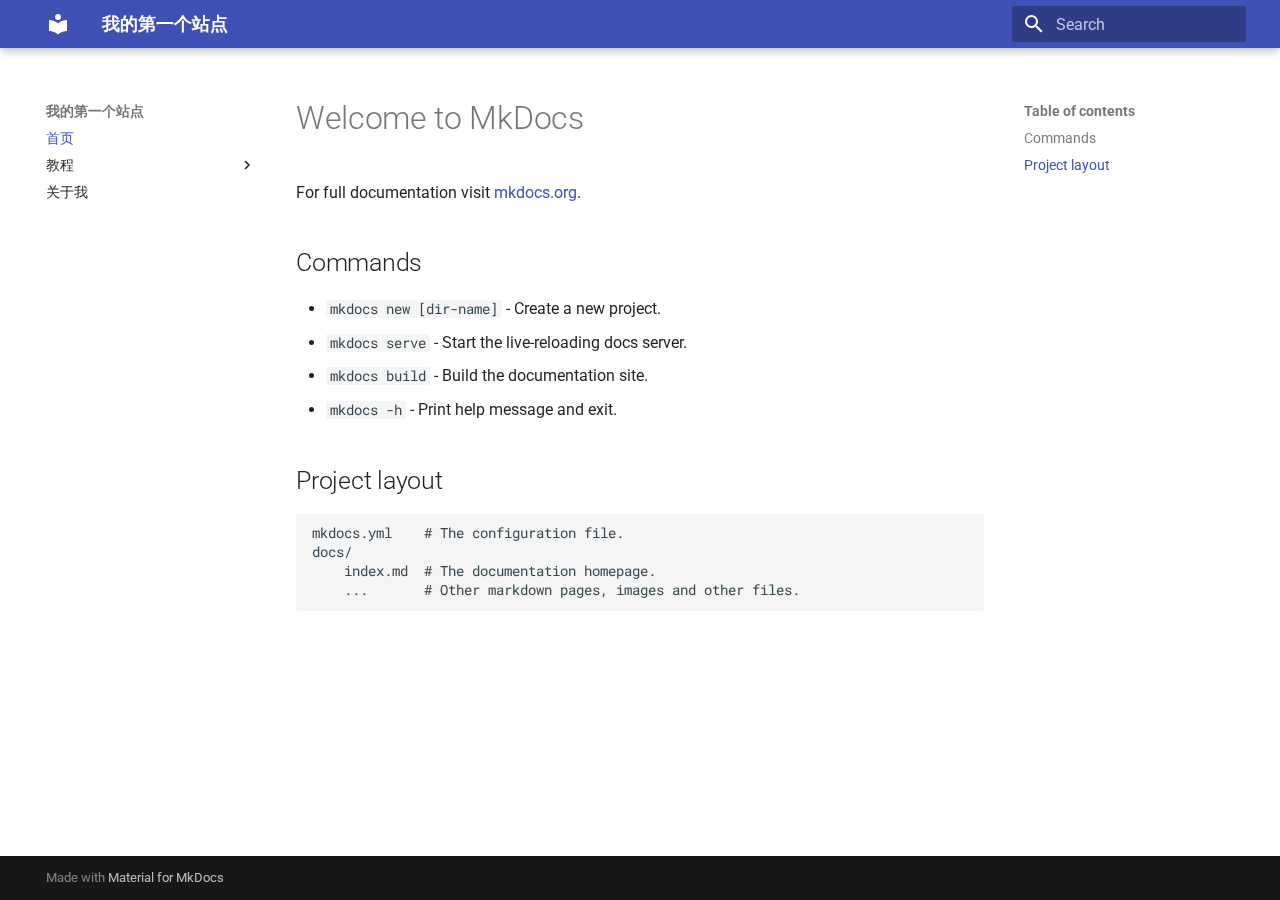
==== index.html @ 5679c760 "Deployed  with MkDocs version: 1.6.1" ====
<!doctype html>
<html lang="en" class="no-js">
  <head>
    
      <meta charset="utf-8">
      <meta name="viewport" content="width=device-width,initial-scale=1">
      
      
      
      
      
        <link rel="next" href="Tutorial/C/">
      
      
      <link rel="icon" href="assets/images/favicon.png">
      <meta name="generator" content="mkdocs-1.6.1, mkdocs-material-9.5.47">
    
    
      
        <title>我的第一个站点</title>
      
    
    
      <link rel="stylesheet" href="assets/stylesheets/main.6f8fc17f.min.css">
      
      


    
    
      
    
    
      
        
        
        <link rel="preconnect" href="https://fonts.gstatic.com" crossorigin>
        <link rel="stylesheet" href="https://fonts.googleapis.com/css?family=Roboto:300,300i,400,400i,700,700i%7CRoboto+Mono:400,400i,700,700i&display=fallback">
        <style>:root{--md-text-font:"Roboto";--md-code-font:"Roboto Mono"}</style>
      
    
    
    <script>__md_scope=new URL(".",location),__md_hash=e=>[...e].reduce(((e,_)=>(e<<5)-e+_.charCodeAt(0)),0),__md_get=(e,_=localStorage,t=__md_scope)=>JSON.parse(_.getItem(t.pathname+"."+e)),__md_set=(e,_,t=localStorage,a=__md_scope)=>{try{t.setItem(a.pathname+"."+e,JSON.stringify(_))}catch(e){}}</script>
    
      

    
    
    
  </head>
  
  
    <body dir="ltr">
  
    
    <input class="md-toggle" data-md-toggle="drawer" type="checkbox" id="__drawer" autocomplete="off">
    <input class="md-toggle" data-md-toggle="search" type="checkbox" id="__search" autocomplete="off">
    <label class="md-overlay" for="__drawer"></label>
    <div data-md-component="skip">
      
        
        <a href="#welcome-to-mkdocs" class="md-skip">
          Skip to content
        </a>
      
    </div>
    <div data-md-component="announce">
      
    </div>
    
    
      

  

<header class="md-header md-header--shadow" data-md-component="header">
  <nav class="md-header__inner md-grid" aria-label="Header">
    <a href="." title="我的第一个站点" class="md-header__button md-logo" aria-label="我的第一个站点" data-md-component="logo">
      
  
  <svg xmlns="http://www.w3.org/2000/svg" viewBox="0 0 24 24"><path d="M12 8a3 3 0 0 0 3-3 3 3 0 0 0-3-3 3 3 0 0 0-3 3 3 3 0 0 0 3 3m0 3.54C9.64 9.35 6.5 8 3 8v11c3.5 0 6.64 1.35 9 3.54 2.36-2.19 5.5-3.54 9-3.54V8c-3.5 0-6.64 1.35-9 3.54"/></svg>

    </a>
    <label class="md-header__button md-icon" for="__drawer">
      
      <svg xmlns="http://www.w3.org/2000/svg" viewBox="0 0 24 24"><path d="M3 6h18v2H3zm0 5h18v2H3zm0 5h18v2H3z"/></svg>
    </label>
    <div class="md-header__title" data-md-component="header-title">
      <div class="md-header__ellipsis">
        <div class="md-header__topic">
          <span class="md-ellipsis">
            我的第一个站点
          </span>
        </div>
        <div class="md-header__topic" data-md-component="header-topic">
          <span class="md-ellipsis">
            
              首页
            
          </span>
        </div>
      </div>
    </div>
    
    
      <script>var palette=__md_get("__palette");if(palette&&palette.color){if("(prefers-color-scheme)"===palette.color.media){var media=matchMedia("(prefers-color-scheme: light)"),input=document.querySelector(media.matches?"[data-md-color-media='(prefers-color-scheme: light)']":"[data-md-color-media='(prefers-color-scheme: dark)']");palette.color.media=input.getAttribute("data-md-color-media"),palette.color.scheme=input.getAttribute("data-md-color-scheme"),palette.color.primary=input.getAttribute("data-md-color-primary"),palette.color.accent=input.getAttribute("data-md-color-accent")}for(var[key,value]of Object.entries(palette.color))document.body.setAttribute("data-md-color-"+key,value)}</script>
    
    
    
      <label class="md-header__button md-icon" for="__search">
        
        <svg xmlns="http://www.w3.org/2000/svg" viewBox="0 0 24 24"><path d="M9.5 3A6.5 6.5 0 0 1 16 9.5c0 1.61-.59 3.09-1.56 4.23l.27.27h.79l5 5-1.5 1.5-5-5v-.79l-.27-.27A6.52 6.52 0 0 1 9.5 16 6.5 6.5 0 0 1 3 9.5 6.5 6.5 0 0 1 9.5 3m0 2C7 5 5 7 5 9.5S7 14 9.5 14 14 12 14 9.5 12 5 9.5 5"/></svg>
      </label>
      <div class="md-search" data-md-component="search" role="dialog">
  <label class="md-search__overlay" for="__search"></label>
  <div class="md-search__inner" role="search">
    <form class="md-search__form" name="search">
      <input type="text" class="md-search__input" name="query" aria-label="Search" placeholder="Search" autocapitalize="off" autocorrect="off" autocomplete="off" spellcheck="false" data-md-component="search-query" required>
      <label class="md-search__icon md-icon" for="__search">
        
        <svg xmlns="http://www.w3.org/2000/svg" viewBox="0 0 24 24"><path d="M9.5 3A6.5 6.5 0 0 1 16 9.5c0 1.61-.59 3.09-1.56 4.23l.27.27h.79l5 5-1.5 1.5-5-5v-.79l-.27-.27A6.52 6.52 0 0 1 9.5 16 6.5 6.5 0 0 1 3 9.5 6.5 6.5 0 0 1 9.5 3m0 2C7 5 5 7 5 9.5S7 14 9.5 14 14 12 14 9.5 12 5 9.5 5"/></svg>
        
        <svg xmlns="http://www.w3.org/2000/svg" viewBox="0 0 24 24"><path d="M20 11v2H8l5.5 5.5-1.42 1.42L4.16 12l7.92-7.92L13.5 5.5 8 11z"/></svg>
      </label>
      <nav class="md-search__options" aria-label="Search">
        
        <button type="reset" class="md-search__icon md-icon" title="Clear" aria-label="Clear" tabindex="-1">
          
          <svg xmlns="http://www.w3.org/2000/svg" viewBox="0 0 24 24"><path d="M19 6.41 17.59 5 12 10.59 6.41 5 5 6.41 10.59 12 5 17.59 6.41 19 12 13.41 17.59 19 19 17.59 13.41 12z"/></svg>
        </button>
      </nav>
      
    </form>
    <div class="md-search__output">
      <div class="md-search__scrollwrap" tabindex="0" data-md-scrollfix>
        <div class="md-search-result" data-md-component="search-result">
          <div class="md-search-result__meta">
            Initializing search
          </div>
          <ol class="md-search-result__list" role="presentation"></ol>
        </div>
      </div>
    </div>
  </div>
</div>
    
    
  </nav>
  
</header>
    
    <div class="md-container" data-md-component="container">
      
      
        
          
        
      
      <main class="md-main" data-md-component="main">
        <div class="md-main__inner md-grid">
          
            
              
              <div class="md-sidebar md-sidebar--primary" data-md-component="sidebar" data-md-type="navigation" >
                <div class="md-sidebar__scrollwrap">
                  <div class="md-sidebar__inner">
                    



<nav class="md-nav md-nav--primary" aria-label="Navigation" data-md-level="0">
  <label class="md-nav__title" for="__drawer">
    <a href="." title="我的第一个站点" class="md-nav__button md-logo" aria-label="我的第一个站点" data-md-component="logo">
      
  
  <svg xmlns="http://www.w3.org/2000/svg" viewBox="0 0 24 24"><path d="M12 8a3 3 0 0 0 3-3 3 3 0 0 0-3-3 3 3 0 0 0-3 3 3 3 0 0 0 3 3m0 3.54C9.64 9.35 6.5 8 3 8v11c3.5 0 6.64 1.35 9 3.54 2.36-2.19 5.5-3.54 9-3.54V8c-3.5 0-6.64 1.35-9 3.54"/></svg>

    </a>
    我的第一个站点
  </label>
  
  <ul class="md-nav__list" data-md-scrollfix>
    
      
      
  
  
    
  
  
  
    <li class="md-nav__item md-nav__item--active">
      
      <input class="md-nav__toggle md-toggle" type="checkbox" id="__toc">
      
      
        
      
      
        <label class="md-nav__link md-nav__link--active" for="__toc">
          
  
  <span class="md-ellipsis">
    首页
  </span>
  

          <span class="md-nav__icon md-icon"></span>
        </label>
      
      <a href="." class="md-nav__link md-nav__link--active">
        
  
  <span class="md-ellipsis">
    首页
  </span>
  

      </a>
      
        

<nav class="md-nav md-nav--secondary" aria-label="Table of contents">
  
  
  
    
  
  
    <label class="md-nav__title" for="__toc">
      <span class="md-nav__icon md-icon"></span>
      Table of contents
    </label>
    <ul class="md-nav__list" data-md-component="toc" data-md-scrollfix>
      
        <li class="md-nav__item">
  <a href="#commands" class="md-nav__link">
    <span class="md-ellipsis">
      Commands
    </span>
  </a>
  
</li>
      
        <li class="md-nav__item">
  <a href="#project-layout" class="md-nav__link">
    <span class="md-ellipsis">
      Project layout
    </span>
  </a>
  
</li>
      
    </ul>
  
</nav>
      
    </li>
  

    
      
      
  
  
  
  
    
    
    
    
    <li class="md-nav__item md-nav__item--nested">
      
        
        
        <input class="md-nav__toggle md-toggle " type="checkbox" id="__nav_2" >
        
          
          <label class="md-nav__link" for="__nav_2" id="__nav_2_label" tabindex="0">
            
  
  <span class="md-ellipsis">
    教程
  </span>
  

            <span class="md-nav__icon md-icon"></span>
          </label>
        
        <nav class="md-nav" data-md-level="1" aria-labelledby="__nav_2_label" aria-expanded="false">
          <label class="md-nav__title" for="__nav_2">
            <span class="md-nav__icon md-icon"></span>
            教程
          </label>
          <ul class="md-nav__list" data-md-scrollfix>
            
              
                
  
  
  
  
    <li class="md-nav__item">
      <a href="Tutorial/C/" class="md-nav__link">
        
  
  <span class="md-ellipsis">
    C
  </span>
  

      </a>
    </li>
  

              
            
              
                
  
  
  
  
    <li class="md-nav__item">
      <a href="Tutorial/java/" class="md-nav__link">
        
  
  <span class="md-ellipsis">
    java
  </span>
  

      </a>
    </li>
  

              
            
              
                
  
  
  
  
    <li class="md-nav__item">
      <a href="Tutorial/Python/" class="md-nav__link">
        
  
  <span class="md-ellipsis">
    python
  </span>
  

      </a>
    </li>
  

              
            
          </ul>
        </nav>
      
    </li>
  

    
      
      
  
  
  
  
    <li class="md-nav__item">
      <a href="about/" class="md-nav__link">
        
  
  <span class="md-ellipsis">
    关于我
  </span>
  

      </a>
    </li>
  

    
  </ul>
</nav>
                  </div>
                </div>
              </div>
            
            
              
              <div class="md-sidebar md-sidebar--secondary" data-md-component="sidebar" data-md-type="toc" >
                <div class="md-sidebar__scrollwrap">
                  <div class="md-sidebar__inner">
                    

<nav class="md-nav md-nav--secondary" aria-label="Table of contents">
  
  
  
    
  
  
    <label class="md-nav__title" for="__toc">
      <span class="md-nav__icon md-icon"></span>
      Table of contents
    </label>
    <ul class="md-nav__list" data-md-component="toc" data-md-scrollfix>
      
        <li class="md-nav__item">
  <a href="#commands" class="md-nav__link">
    <span class="md-ellipsis">
      Commands
    </span>
  </a>
  
</li>
      
        <li class="md-nav__item">
  <a href="#project-layout" class="md-nav__link">
    <span class="md-ellipsis">
      Project layout
    </span>
  </a>
  
</li>
      
    </ul>
  
</nav>
                  </div>
                </div>
              </div>
            
          
          
            <div class="md-content" data-md-component="content">
              <article class="md-content__inner md-typeset">
                
                  


<h1 id="welcome-to-mkdocs">Welcome to MkDocs</h1>
<p>For full documentation visit <a href="https://www.mkdocs.org">mkdocs.org</a>.</p>
<h2 id="commands">Commands</h2>
<ul>
<li><code>mkdocs new [dir-name]</code> - Create a new project.</li>
<li><code>mkdocs serve</code> - Start the live-reloading docs server.</li>
<li><code>mkdocs build</code> - Build the documentation site.</li>
<li><code>mkdocs -h</code> - Print help message and exit.</li>
</ul>
<h2 id="project-layout">Project layout</h2>
<pre><code>mkdocs.yml    # The configuration file.
docs/
    index.md  # The documentation homepage.
    ...       # Other markdown pages, images and other files.
</code></pre>












                
              </article>
            </div>
          
          
<script>var target=document.getElementById(location.hash.slice(1));target&&target.name&&(target.checked=target.name.startsWith("__tabbed_"))</script>
        </div>
        
      </main>
      
        <footer class="md-footer">
  
  <div class="md-footer-meta md-typeset">
    <div class="md-footer-meta__inner md-grid">
      <div class="md-copyright">
  
  
    Made with
    <a href="https://squidfunk.github.io/mkdocs-material/" target="_blank" rel="noopener">
      Material for MkDocs
    </a>
  
</div>
      
    </div>
  </div>
</footer>
      
    </div>
    <div class="md-dialog" data-md-component="dialog">
      <div class="md-dialog__inner md-typeset"></div>
    </div>
    
    
    <script id="__config" type="application/json">{"base": ".", "features": [], "search": "assets/javascripts/workers/search.6ce7567c.min.js", "translations": {"clipboard.copied": "Copied to clipboard", "clipboard.copy": "Copy to clipboard", "search.result.more.one": "1 more on this page", "search.result.more.other": "# more on this page", "search.result.none": "No matching documents", "search.result.one": "1 matching document", "search.result.other": "# matching documents", "search.result.placeholder": "Type to start searching", "search.result.term.missing": "Missing", "select.version": "Select version"}}</script>
    
    
      <script src="assets/javascripts/bundle.83f73b43.min.js"></script>
      
    
  </body>
</html>
---- assets/stylesheets/main.6f8fc17f.min.css ----
@charset "UTF-8";html{-webkit-text-size-adjust:none;-moz-text-size-adjust:none;text-size-adjust:none;box-sizing:border-box}*,:after,:before{box-sizing:inherit}@media (prefers-reduced-motion){*,:after,:before{transition:none!important}}body{margin:0}a,button,input,label{-webkit-tap-highlight-color:transparent}a{color:inherit;text-decoration:none}hr{border:0;box-sizing:initial;display:block;height:.05rem;overflow:visible;padding:0}small{font-size:80%}sub,sup{line-height:1em}img{border-style:none}table{border-collapse:initial;border-spacing:0}td,th{font-weight:400;vertical-align:top}button{background:#0000;border:0;font-family:inherit;font-size:inherit;margin:0;padding:0}input{border:0;outline:none}:root{--md-primary-fg-color:#4051b5;--md-primary-fg-color--light:#5d6cc0;--md-primary-fg-color--dark:#303fa1;--md-primary-bg-color:#fff;--md-primary-bg-color--light:#ffffffb3;--md-accent-fg-color:#526cfe;--md-accent-fg-color--transparent:#526cfe1a;--md-accent-bg-color:#fff;--md-accent-bg-color--light:#ffffffb3}[data-md-color-scheme=default]{color-scheme:light}[data-md-color-scheme=default] img[src$="#gh-dark-mode-only"],[data-md-color-scheme=default] img[src$="#only-dark"]{display:none}:root,[data-md-color-scheme=default]{--md-hue:225deg;--md-default-fg-color:#000000de;--md-default-fg-color--light:#0000008a;--md-default-fg-color--lighter:#00000052;--md-default-fg-color--lightest:#00000012;--md-default-bg-color:#fff;--md-default-bg-color--light:#ffffffb3;--md-default-bg-color--lighter:#ffffff4d;--md-default-bg-color--lightest:#ffffff1f;--md-code-fg-color:#36464e;--md-code-bg-color:#f5f5f5;--md-code-hl-color:#4287ff;--md-code-hl-color--light:#4287ff1a;--md-code-hl-number-color:#d52a2a;--md-code-hl-special-color:#db1457;--md-code-hl-function-color:#a846b9;--md-code-hl-constant-color:#6e59d9;--md-code-hl-keyword-color:#3f6ec6;--md-code-hl-string-color:#1c7d4d;--md-code-hl-name-color:var(--md-code-fg-color);--md-code-hl-operator-color:var(--md-default-fg-color--light);--md-code-hl-punctuation-color:var(--md-default-fg-color--light);--md-code-hl-comment-color:var(--md-default-fg-color--light);--md-code-hl-generic-color:var(--md-default-fg-color--light);--md-code-hl-variable-color:var(--md-default-fg-color--light);--md-typeset-color:var(--md-default-fg-color);--md-typeset-a-color:var(--md-primary-fg-color);--md-typeset-del-color:#f5503d26;--md-typeset-ins-color:#0bd57026;--md-typeset-kbd-color:#fafafa;--md-typeset-kbd-accent-color:#fff;--md-typeset-kbd-border-color:#b8b8b8;--md-typeset-mark-color:#ffff0080;--md-typeset-table-color:#0000001f;--md-typeset-table-color--light:rgba(0,0,0,.035);--md-admonition-fg-color:var(--md-default-fg-color);--md-admonition-bg-color:var(--md-default-bg-color);--md-warning-fg-color:#000000de;--md-warning-bg-color:#ff9;--md-footer-fg-color:#fff;--md-footer-fg-color--light:#ffffffb3;--md-footer-fg-color--lighter:#ffffff73;--md-footer-bg-color:#000000de;--md-footer-bg-color--dark:#00000052;--md-shadow-z1:0 0.2rem 0.5rem #0000000d,0 0 0.05rem #0000001a;--md-shadow-z2:0 0.2rem 0.5rem #0000001a,0 0 0.05rem #00000040;--md-shadow-z3:0 0.2rem 0.5rem #0003,0 0 0.05rem #00000059}.md-icon svg{fill:currentcolor;display:block;height:1.2rem;width:1.2rem}body{-webkit-font-smoothing:antialiased;-moz-osx-font-smoothing:grayscale;--md-text-font-family:var(--md-text-font,_),-apple-system,BlinkMacSystemFont,Helvetica,Arial,sans-serif;--md-code-font-family:var(--md-code-font,_),SFMono-Regular,Consolas,Menlo,monospace}aside,body,input{font-feature-settings:"kern","liga";color:var(--md-typeset-color);font-family:var(--md-text-font-family)}code,kbd,pre{font-feature-settings:"kern";font-family:var(--md-code-font-family)}:root{--md-typeset-table-sort-icon:url('data:image/svg+xml;charset=utf-8,<svg xmlns="http://www.w3.org/2000/svg" viewBox="0 0 24 24"><path d="m18 21-4-4h3V7h-3l4-4 4 4h-3v10h3M2 19v-2h10v2M2 13v-2h7v2M2 7V5h4v2z"/></svg>');--md-typeset-table-sort-icon--asc:url('data:image/svg+xml;charset=utf-8,<svg xmlns="http://www.w3.org/2000/svg" viewBox="0 0 24 24"><path d="M19 17h3l-4 4-4-4h3V3h2M2 17h10v2H2M6 5v2H2V5m0 6h7v2H2z"/></svg>');--md-typeset-table-sort-icon--desc:url('data:image/svg+xml;charset=utf-8,<svg xmlns="http://www.w3.org/2000/svg" viewBox="0 0 24 24"><path d="M19 7h3l-4-4-4 4h3v14h2M2 17h10v2H2M6 5v2H2V5m0 6h7v2H2z"/></svg>')}.md-typeset{-webkit-print-color-adjust:exact;color-adjust:exact;font-size:.8rem;line-height:1.6}@media print{.md-typeset{font-size:.68rem}}.md-typeset blockquote,.md-typeset dl,.md-typeset figure,.md-typeset ol,.md-typeset pre,.md-typeset ul{margin-bottom:1em;margin-top:1em}.md-typeset h1{color:var(--md-default-fg-color--light);font-size:2em;line-height:1.3;margin:0 0 1.25em}.md-typeset h1,.md-typeset h2{font-weight:300;letter-spacing:-.01em}.md-typeset h2{font-size:1.5625em;line-height:1.4;margin:1.6em 0 .64em}.md-typeset h3{font-size:1.25em;font-weight:400;letter-spacing:-.01em;line-height:1.5;margin:1.6em 0 .8em}.md-typeset h2+h3{margin-top:.8em}.md-typeset h4{font-weight:700;letter-spacing:-.01em;margin:1em 0}.md-typeset h5,.md-typeset h6{color:var(--md-default-fg-color--light);font-size:.8em;font-weight:700;letter-spacing:-.01em;margin:1.25em 0}.md-typeset h5{text-transform:uppercase}.md-typeset h5 code{text-transform:none}.md-typeset hr{border-bottom:.05rem solid var(--md-default-fg-color--lightest);display:flow-root;margin:1.5em 0}.md-typeset a{color:var(--md-typeset-a-color);word-break:break-word}.md-typeset a,.md-typeset a:before{transition:color 125ms}.md-typeset a:focus,.md-typeset a:hover{color:var(--md-accent-fg-color)}.md-typeset a:focus code,.md-typeset a:hover code{background-color:var(--md-accent-fg-color--transparent)}.md-typeset a code{color:currentcolor;transition:background-color 125ms}.md-typeset a.focus-visible{outline-color:var(--md-accent-fg-color);outline-offset:.2rem}.md-typeset code,.md-typeset kbd,.md-typeset pre{color:var(--md-code-fg-color);direction:ltr;font-variant-ligatures:none}@media print{.md-typeset code,.md-typeset kbd,.md-typeset pre{white-space:pre-wrap}}.md-typeset code{background-color:var(--md-code-bg-color);border-radius:.1rem;-webkit-box-decoration-break:clone;box-decoration-break:clone;font-size:.85em;padding:0 .2941176471em;word-break:break-word}.md-typeset code:not(.focus-visible){-webkit-tap-highlight-color:transparent;outline:none}.md-typeset pre{display:flow-root;line-height:1.4;position:relative}.md-typeset pre>code{-webkit-box-decoration-break:slice;box-decoration-break:slice;box-shadow:none;display:block;margin:0;outline-color:var(--md-accent-fg-color);overflow:auto;padding:.7720588235em 1.1764705882em;scrollbar-color:var(--md-default-fg-color--lighter) #0000;scrollbar-width:thin;touch-action:auto;word-break:normal}.md-typeset pre>code:hover{scrollbar-color:var(--md-accent-fg-color) #0000}.md-typeset pre>code::-webkit-scrollbar{height:.2rem;width:.2rem}.md-typeset pre>code::-webkit-scrollbar-thumb{background-color:var(--md-default-fg-color--lighter)}.md-typeset pre>code::-webkit-scrollbar-thumb:hover{background-color:var(--md-accent-fg-color)}.md-typeset kbd{background-color:var(--md-typeset-kbd-color);border-radius:.1rem;box-shadow:0 .1rem 0 .05rem var(--md-typeset-kbd-border-color),0 .1rem 0 var(--md-typeset-kbd-border-color),0 -.1rem .2rem var(--md-typeset-kbd-accent-color) inset;color:var(--md-default-fg-color);display:inline-block;font-size:.75em;padding:0 .6666666667em;vertical-align:text-top;word-break:break-word}.md-typeset mark{background-color:var(--md-typeset-mark-color);-webkit-box-decoration-break:clone;box-decoration-break:clone;color:inherit;word-break:break-word}.md-typeset abbr{border-bottom:.05rem dotted var(--md-default-fg-color--light);cursor:help;text-decoration:none}.md-typeset small{opacity:.75}[dir=ltr] .md-typeset sub,[dir=ltr] .md-typeset sup{margin-left:.078125em}[dir=rtl] .md-typeset sub,[dir=rtl] .md-typeset sup{margin-right:.078125em}[dir=ltr] .md-typeset blockquote{padding-left:.6rem}[dir=rtl] .md-typeset blockquote{padding-right:.6rem}[dir=ltr] .md-typeset blockquote{border-left:.2rem solid var(--md-default-fg-color--lighter)}[dir=rtl] .md-typeset blockquote{border-right:.2rem solid var(--md-default-fg-color--lighter)}.md-typeset blockquote{color:var(--md-default-fg-color--light);margin-left:0;margin-right:0}.md-typeset ul{list-style-type:disc}.md-typeset ul[type]{list-style-type:revert-layer}[dir=ltr] .md-typeset ol,[dir=ltr] .md-typeset ul{margin-left:.625em}[dir=rtl] .md-typeset ol,[dir=rtl] .md-typeset ul{margin-right:.625em}.md-typeset ol,.md-typeset ul{padding:0}.md-typeset ol:not([hidden]),.md-typeset ul:not([hidden]){display:flow-root}.md-typeset ol ol,.md-typeset ul ol{list-style-type:lower-alpha}.md-typeset ol ol ol,.md-typeset ul ol ol{list-style-type:lower-roman}.md-typeset ol ol ol ol,.md-typeset ul ol ol ol{list-style-type:upper-alpha}.md-typeset ol ol ol ol ol,.md-typeset ul ol ol ol ol{list-style-type:upper-roman}.md-typeset ol[type],.md-typeset ul[type]{list-style-type:revert-layer}[dir=ltr] .md-typeset ol li,[dir=ltr] .md-typeset ul li{margin-left:1.25em}[dir=rtl] .md-typeset ol li,[dir=rtl] .md-typeset ul li{margin-right:1.25em}.md-typeset ol li,.md-typeset ul li{margin-bottom:.5em}.md-typeset ol li blockquote,.md-typeset ol li p,.md-typeset ul li blockquote,.md-typeset ul li p{margin:.5em 0}.md-typeset ol li:last-child,.md-typeset ul li:last-child{margin-bottom:0}[dir=ltr] .md-typeset ol li ol,[dir=ltr] .md-typeset ol li ul,[dir=ltr] .md-typeset ul li ol,[dir=ltr] .md-typeset ul li ul{margin-left:.625em}[dir=rtl] .md-typeset ol li ol,[dir=rtl] .md-typeset ol li ul,[dir=rtl] .md-typeset ul li ol,[dir=rtl] .md-typeset ul li ul{margin-right:.625em}.md-typeset ol li ol,.md-typeset ol li ul,.md-typeset ul li ol,.md-typeset ul li ul{margin-bottom:.5em;margin-top:.5em}[dir=ltr] .md-typeset dd{margin-left:1.875em}[dir=rtl] .md-typeset dd{margin-right:1.875em}.md-typeset dd{margin-bottom:1.5em;margin-top:1em}.md-typeset img,.md-typeset svg,.md-typeset video{height:auto;max-width:100%}.md-typeset img[align=left]{margin:1em 1em 1em 0}.md-typeset img[align=right]{margin:1em 0 1em 1em}.md-typeset img[align]:only-child{margin-top:0}.md-typeset figure{display:flow-root;margin:1em auto;max-width:100%;text-align:center;width:-moz-fit-content;width:fit-content}.md-typeset figure img{display:block;margin:0 auto}.md-typeset figcaption{font-style:italic;margin:1em auto;max-width:24rem}.md-typeset iframe{max-width:100%}.md-typeset table:not([class]){background-color:var(--md-default-bg-color);border:.05rem solid var(--md-typeset-table-color);border-radius:.1rem;display:inline-block;font-size:.64rem;max-width:100%;overflow:auto;touch-action:auto}@media print{.md-typeset table:not([class]){display:table}}.md-typeset table:not([class])+*{margin-top:1.5em}.md-typeset table:not([class]) td>:first-child,.md-typeset table:not([class]) th>:first-child{margin-top:0}.md-typeset table:not([class]) td>:last-child,.md-typeset table:not([class]) th>:last-child{margin-bottom:0}.md-typeset table:not([class]) td:not([align]),.md-typeset table:not([class]) th:not([align]){text-align:left}[dir=rtl] .md-typeset table:not([class]) td:not([align]),[dir=rtl] .md-typeset table:not([class]) th:not([align]){text-align:right}.md-typeset table:not([class]) th{font-weight:700;min-width:5rem;padding:.9375em 1.25em;vertical-align:top}.md-typeset table:not([class]) td{border-top:.05rem solid var(--md-typeset-table-color);padding:.9375em 1.25em;vertical-align:top}.md-typeset table:not([class]) tbody tr{transition:background-color 125ms}.md-typeset table:not([class]) tbody tr:hover{background-color:var(--md-typeset-table-color--light);box-shadow:0 .05rem 0 var(--md-default-bg-color) inset}.md-typeset table:not([class]) a{word-break:normal}.md-typeset table th[role=columnheader]{cursor:pointer}[dir=ltr] .md-typeset table th[role=columnheader]:after{margin-left:.5em}[dir=rtl] .md-typeset table th[role=columnheader]:after{margin-right:.5em}.md-typeset table th[role=columnheader]:after{content:"";display:inline-block;height:1.2em;-webkit-mask-image:var(--md-typeset-table-sort-icon);mask-image:var(--md-typeset-table-sort-icon);-webkit-mask-repeat:no-repeat;mask-repeat:no-repeat;-webkit-mask-size:contain;mask-size:contain;transition:background-color 125ms;vertical-align:text-bottom;width:1.2em}.md-typeset table th[role=columnheader]:hover:after{background-color:var(--md-default-fg-color--lighter)}.md-typeset table th[role=columnheader][aria-sort=ascending]:after{background-color:var(--md-default-fg-color--light);-webkit-mask-image:var(--md-typeset-table-sort-icon--asc);mask-image:var(--md-typeset-table-sort-icon--asc)}.md-typeset table th[role=columnheader][aria-sort=descending]:after{background-color:var(--md-default-fg-color--light);-webkit-mask-image:var(--md-typeset-table-sort-icon--desc);mask-image:var(--md-typeset-table-sort-icon--desc)}.md-typeset__scrollwrap{margin:1em -.8rem;overflow-x:auto;touch-action:auto}.md-typeset__table{display:inline-block;margin-bottom:.5em;padding:0 .8rem}@media print{.md-typeset__table{display:block}}html .md-typeset__table table{display:table;margin:0;overflow:hidden;width:100%}@media screen and (max-width:44.984375em){.md-content__inner>pre{margin:1em -.8rem}.md-content__inner>pre code{border-radius:0}}.md-typeset .md-author{border-radius:100%;display:block;flex-shrink:0;height:1.6rem;overflow:hidden;position:relative;transition:color 125ms,transform 125ms;width:1.6rem}.md-typeset .md-author img{display:block}.md-typeset .md-author--more{background:var(--md-default-fg-color--lightest);color:var(--md-default-fg-color--lighter);font-size:.6rem;font-weight:700;line-height:1.6rem;text-align:center}.md-typeset .md-author--long{height:2.4rem;width:2.4rem}.md-typeset a.md-author{transform:scale(1)}.md-typeset a.md-author img{border-radius:100%;filter:grayscale(100%) opacity(75%);transition:filter 125ms}.md-typeset a.md-author:focus,.md-typeset a.md-author:hover{transform:scale(1.1);z-index:1}.md-typeset a.md-author:focus img,.md-typeset a.md-author:hover img{filter:grayscale(0)}.md-banner{background-color:var(--md-footer-bg-color);color:var(--md-footer-fg-color);overflow:auto}@media print{.md-banner{display:none}}.md-banner--warning{background-color:var(--md-warning-bg-color);color:var(--md-warning-fg-color)}.md-banner__inner{font-size:.7rem;margin:.6rem auto;padding:0 .8rem}[dir=ltr] .md-banner__button{float:right}[dir=rtl] .md-banner__button{float:left}.md-banner__button{color:inherit;cursor:pointer;transition:opacity .25s}.no-js .md-banner__button{display:none}.md-banner__button:hover{opacity:.7}html{font-size:125%;height:100%;overflow-x:hidden}@media screen and (min-width:100em){html{font-size:137.5%}}@media screen and (min-width:125em){html{font-size:150%}}body{background-color:var(--md-default-bg-color);display:flex;flex-direction:column;font-size:.5rem;min-height:100%;position:relative;width:100%}@media print{body{display:block}}@media screen and (max-width:59.984375em){body[data-md-scrolllock]{position:fixed}}.md-grid{margin-left:auto;margin-right:auto;max-width:61rem}.md-container{display:flex;flex-direction:column;flex-grow:1}@media print{.md-container{display:block}}.md-main{flex-grow:1}.md-main__inner{display:flex;height:100%;margin-top:1.5rem}.md-ellipsis{overflow:hidden;text-overflow:ellipsis}.md-toggle{display:none}.md-option{height:0;opacity:0;position:absolute;width:0}.md-option:checked+label:not([hidden]){display:block}.md-option.focus-visible+label{outline-color:var(--md-accent-fg-color);outline-style:auto}.md-skip{background-color:var(--md-default-fg-color);border-radius:.1rem;color:var(--md-default-bg-color);font-size:.64rem;margin:.5rem;opacity:0;outline-color:var(--md-accent-fg-color);padding:.3rem .5rem;position:fixed;transform:translateY(.4rem);z-index:-1}.md-skip:focus{opacity:1;transform:translateY(0);transition:transform .25s cubic-bezier(.4,0,.2,1),opacity 175ms 75ms;z-index:10}@page{margin:25mm}:root{--md-clipboard-icon:url('data:image/svg+xml;charset=utf-8,<svg xmlns="http://www.w3.org/2000/svg" viewBox="0 0 24 24"><path d="M19 21H8V7h11m0-2H8a2 2 0 0 0-2 2v14a2 2 0 0 0 2 2h11a2 2 0 0 0 2-2V7a2 2 0 0 0-2-2m-3-4H4a2 2 0 0 0-2 2v14h2V3h12z"/></svg>')}.md-clipboard{border-radius:.1rem;color:var(--md-default-fg-color--lightest);cursor:pointer;height:1.5em;outline-color:var(--md-accent-fg-color);outline-offset:.1rem;position:absolute;right:.5em;top:.5em;transition:color .25s;width:1.5em;z-index:1}@media print{.md-clipboard{display:none}}.md-clipboard:not(.focus-visible){-webkit-tap-highlight-color:transparent;outline:none}:hover>.md-clipboard{color:var(--md-default-fg-color--light)}.md-clipboard:focus,.md-clipboard:hover{color:var(--md-accent-fg-color)}.md-clipboard:after{background-color:currentcolor;content:"";display:block;height:1.125em;margin:0 auto;-webkit-mask-image:var(--md-clipboard-icon);mask-image:var(--md-clipboard-icon);-webkit-mask-position:center;mask-position:center;-webkit-mask-repeat:no-repeat;mask-repeat:no-repeat;-webkit-mask-size:contain;mask-size:contain;width:1.125em}.md-clipboard--inline{cursor:pointer}.md-clipboard--inline code{transition:color .25s,background-color .25s}.md-clipboard--inline:focus code,.md-clipboard--inline:hover code{background-color:var(--md-accent-fg-color--transparent);color:var(--md-accent-fg-color)}.md-typeset .md-code__content{display:grid}@keyframes consent{0%{opacity:0;transform:translateY(100%)}to{opacity:1;transform:translateY(0)}}@keyframes overlay{0%{opacity:0}to{opacity:1}}.md-consent__overlay{animation:overlay .25s both;-webkit-backdrop-filter:blur(.1rem);backdrop-filter:blur(.1rem);background-color:#0000008a;height:100%;opacity:1;position:fixed;top:0;width:100%;z-index:5}.md-consent__inner{animation:consent .5s cubic-bezier(.1,.7,.1,1) both;background-color:var(--md-default-bg-color);border:0;border-radius:.1rem;bottom:0;box-shadow:0 0 .2rem #0000001a,0 .2rem .4rem #0003;max-height:100%;overflow:auto;padding:0;position:fixed;width:100%;z-index:5}.md-consent__form{padding:.8rem}.md-consent__settings{display:none;margin:1em 0}input:checked+.md-consent__settings{display:block}.md-consent__controls{margin-bottom:.8rem}.md-typeset .md-consent__controls .md-button{display:inline}@media screen and (max-width:44.984375em){.md-typeset .md-consent__controls .md-button{display:block;margin-top:.4rem;text-align:center;width:100%}}.md-consent label{cursor:pointer}.md-content{flex-grow:1;min-width:0}.md-content__inner{margin:0 .8rem 1.2rem;padding-top:.6rem}@media screen and (min-width:76.25em){[dir=ltr] .md-sidebar--primary:not([hidden])~.md-content>.md-content__inner{margin-left:1.2rem}[dir=ltr] .md-sidebar--secondary:not([hidden])~.md-content>.md-content__inner,[dir=rtl] .md-sidebar--primary:not([hidden])~.md-content>.md-content__inner{margin-right:1.2rem}[dir=rtl] .md-sidebar--secondary:not([hidden])~.md-content>.md-content__inner{margin-left:1.2rem}}.md-content__inner:before{content:"";display:block;height:.4rem}.md-content__inner>:last-child{margin-bottom:0}[dir=ltr] .md-content__button{float:right}[dir=rtl] .md-content__button{float:left}[dir=ltr] .md-content__button{margin-left:.4rem}[dir=rtl] .md-content__button{margin-right:.4rem}.md-content__button{margin:.4rem 0;padding:0}@media print{.md-content__button{display:none}}.md-typeset .md-content__button{color:var(--md-default-fg-color--lighter)}.md-content__button svg{display:inline;vertical-align:top}[dir=rtl] .md-content__button svg{transform:scaleX(-1)}[dir=ltr] .md-dialog{right:.8rem}[dir=rtl] .md-dialog{left:.8rem}.md-dialog{background-color:var(--md-default-fg-color);border-radius:.1rem;bottom:.8rem;box-shadow:var(--md-shadow-z3);min-width:11.1rem;opacity:0;padding:.4rem .6rem;pointer-events:none;position:fixed;transform:translateY(100%);transition:transform 0ms .4s,opacity .4s;z-index:4}@media print{.md-dialog{display:none}}.md-dialog--active{opacity:1;pointer-events:auto;transform:translateY(0);transition:transform .4s cubic-bezier(.075,.85,.175,1),opacity .4s}.md-dialog__inner{color:var(--md-default-bg-color);font-size:.7rem}.md-feedback{margin:2em 0 1em;text-align:center}.md-feedback fieldset{border:none;margin:0;padding:0}.md-feedback__title{font-weight:700;margin:1em auto}.md-feedback__inner{position:relative}.md-feedback__list{display:flex;flex-wrap:wrap;place-content:baseline center;position:relative}.md-feedback__list:hover .md-icon:not(:disabled){color:var(--md-default-fg-color--lighter)}:disabled .md-feedback__list{min-height:1.8rem}.md-feedback__icon{color:var(--md-default-fg-color--light);cursor:pointer;flex-shrink:0;margin:0 .1rem;transition:color 125ms}.md-feedback__icon:not(:disabled).md-icon:hover{color:var(--md-accent-fg-color)}.md-feedback__icon:disabled{color:var(--md-default-fg-color--lightest);pointer-events:none}.md-feedback__note{opacity:0;position:relative;transform:translateY(.4rem);transition:transform .4s cubic-bezier(.1,.7,.1,1),opacity .15s}.md-feedback__note>*{margin:0 auto;max-width:16rem}:disabled .md-feedback__note{opacity:1;transform:translateY(0)}@media print{.md-feedback{display:none}}.md-footer{background-color:var(--md-footer-bg-color);color:var(--md-footer-fg-color)}@media print{.md-footer{display:none}}.md-footer__inner{justify-content:space-between;overflow:auto;padding:.2rem}.md-footer__inner:not([hidden]){display:flex}.md-footer__link{align-items:end;display:flex;flex-grow:0.01;margin-bottom:.4rem;margin-top:1rem;max-width:100%;outline-color:var(--md-accent-fg-color);overflow:hidden;transition:opacity .25s}.md-footer__link:focus,.md-footer__link:hover{opacity:.7}[dir=rtl] .md-footer__link svg{transform:scaleX(-1)}@media screen and (max-width:44.984375em){.md-footer__link--prev{flex-shrink:0}.md-footer__link--prev .md-footer__title{display:none}}[dir=ltr] .md-footer__link--next{margin-left:auto}[dir=rtl] .md-footer__link--next{margin-right:auto}.md-footer__link--next{text-align:right}[dir=rtl] .md-footer__link--next{text-align:left}.md-footer__title{flex-grow:1;font-size:.9rem;margin-bottom:.7rem;max-width:calc(100% - 2.4rem);padding:0 1rem;white-space:nowrap}.md-footer__button{margin:.2rem;padding:.4rem}.md-footer__direction{font-size:.64rem;opacity:.7}.md-footer-meta{background-color:var(--md-footer-bg-color--dark)}.md-footer-meta__inner{display:flex;flex-wrap:wrap;justify-content:space-between;padding:.2rem}html .md-footer-meta.md-typeset a{color:var(--md-footer-fg-color--light)}html .md-footer-meta.md-typeset a:focus,html .md-footer-meta.md-typeset a:hover{color:var(--md-footer-fg-color)}.md-copyright{color:var(--md-footer-fg-color--lighter);font-size:.64rem;margin:auto .6rem;padding:.4rem 0;width:100%}@media screen and (min-width:45em){.md-copyright{width:auto}}.md-copyright__highlight{color:var(--md-footer-fg-color--light)}.md-social{display:inline-flex;gap:.2rem;margin:0 .4rem;padding:.2rem 0 .6rem}@media screen and (min-width:45em){.md-social{padding:.6rem 0}}.md-social__link{display:inline-block;height:1.6rem;text-align:center;width:1.6rem}.md-social__link:before{line-height:1.9}.md-social__link svg{fill:currentcolor;max-height:.8rem;vertical-align:-25%}.md-typeset .md-button{border:.1rem solid;border-radius:.1rem;color:var(--md-primary-fg-color);cursor:pointer;display:inline-block;font-weight:700;padding:.625em 2em;transition:color 125ms,background-color 125ms,border-color 125ms}.md-typeset .md-button--primary{background-color:var(--md-primary-fg-color);border-color:var(--md-primary-fg-color);color:var(--md-primary-bg-color)}.md-typeset .md-button:focus,.md-typeset .md-button:hover{background-color:var(--md-accent-fg-color);border-color:var(--md-accent-fg-color);color:var(--md-accent-bg-color)}[dir=ltr] .md-typeset .md-input{border-top-left-radius:.1rem}[dir=ltr] .md-typeset .md-input,[dir=rtl] .md-typeset .md-input{border-top-right-radius:.1rem}[dir=rtl] .md-typeset .md-input{border-top-left-radius:.1rem}.md-typeset .md-input{border-bottom:.1rem solid var(--md-default-fg-color--lighter);box-shadow:var(--md-shadow-z1);font-size:.8rem;height:1.8rem;padding:0 .6rem;transition:border .25s,box-shadow .25s}.md-typeset .md-input:focus,.md-typeset .md-input:hover{border-bottom-color:var(--md-accent-fg-color);box-shadow:var(--md-shadow-z2)}.md-typeset .md-input--stretch{width:100%}.md-header{background-color:var(--md-primary-fg-color);box-shadow:0 0 .2rem #0000,0 .2rem .4rem #0000;color:var(--md-primary-bg-color);display:block;left:0;position:sticky;right:0;top:0;z-index:4}@media print{.md-header{display:none}}.md-header[hidden]{transform:translateY(-100%);transition:transform .25s cubic-bezier(.8,0,.6,1),box-shadow .25s}.md-header--shadow{box-shadow:0 0 .2rem #0000001a,0 .2rem .4rem #0003;transition:transform .25s cubic-bezier(.1,.7,.1,1),box-shadow .25s}.md-header__inner{align-items:center;display:flex;padding:0 .2rem}.md-header__button{color:currentcolor;cursor:pointer;margin:.2rem;outline-color:var(--md-accent-fg-color);padding:.4rem;position:relative;transition:opacity .25s;vertical-align:middle;z-index:1}.md-header__button:hover{opacity:.7}.md-header__button:not([hidden]){display:inline-block}.md-header__button:not(.focus-visible){-webkit-tap-highlight-color:transparent;outline:none}.md-header__button.md-logo{margin:.2rem;padding:.4rem}@media screen and (max-width:76.234375em){.md-header__button.md-logo{display:none}}.md-header__button.md-logo img,.md-header__button.md-logo svg{fill:currentcolor;display:block;height:1.2rem;width:auto}@media screen and (min-width:60em){.md-header__button[for=__search]{display:none}}.no-js .md-header__button[for=__search]{display:none}[dir=rtl] .md-header__button[for=__search] svg{transform:scaleX(-1)}@media screen and (min-width:76.25em){.md-header__button[for=__drawer]{display:none}}.md-header__topic{display:flex;max-width:100%;position:absolute;transition:transform .4s cubic-bezier(.1,.7,.1,1),opacity .15s;white-space:nowrap}.md-header__topic+.md-header__topic{opacity:0;pointer-events:none;transform:translateX(1.25rem);transition:transform .4s cubic-bezier(1,.7,.1,.1),opacity .15s;z-index:-1}[dir=rtl] .md-header__topic+.md-header__topic{transform:translateX(-1.25rem)}.md-header__topic:first-child{font-weight:700}[dir=ltr] .md-header__title{margin-left:1rem;margin-right:.4rem}[dir=rtl] .md-header__title{margin-left:.4rem;margin-right:1rem}.md-header__title{flex-grow:1;font-size:.9rem;height:2.4rem;line-height:2.4rem}.md-header__title--active .md-header__topic{opacity:0;pointer-events:none;transform:translateX(-1.25rem);transition:transform .4s cubic-bezier(1,.7,.1,.1),opacity .15s;z-index:-1}[dir=rtl] .md-header__title--active .md-header__topic{transform:translateX(1.25rem)}.md-header__title--active .md-header__topic+.md-header__topic{opacity:1;pointer-events:auto;transform:translateX(0);transition:transform .4s cubic-bezier(.1,.7,.1,1),opacity .15s;z-index:0}.md-header__title>.md-header__ellipsis{height:100%;position:relative;width:100%}.md-header__option{display:flex;flex-shrink:0;max-width:100%;transition:max-width 0ms .25s,opacity .25s .25s;white-space:nowrap}[data-md-toggle=search]:checked~.md-header .md-header__option{max-width:0;opacity:0;transition:max-width 0ms,opacity 0ms}.md-header__option>input{bottom:0}.md-header__source{display:none}@media screen and (min-width:60em){[dir=ltr] .md-header__source{margin-left:1rem}[dir=rtl] .md-header__source{margin-right:1rem}.md-header__source{display:block;max-width:11.7rem;width:11.7rem}}@media screen and (min-width:76.25em){[dir=ltr] .md-header__source{margin-left:1.4rem}[dir=rtl] .md-header__source{margin-right:1.4rem}}.md-meta{color:var(--md-default-fg-color--light);font-size:.7rem;line-height:1.3}.md-meta__list{display:inline-flex;flex-wrap:wrap;list-style:none;margin:0;padding:0}.md-meta__item:not(:last-child):after{content:"·";margin-left:.2rem;margin-right:.2rem}.md-meta__link{color:var(--md-typeset-a-color)}.md-meta__link:focus,.md-meta__link:hover{color:var(--md-accent-fg-color)}.md-draft{background-color:#ff1744;border-radius:.125em;color:#fff;display:inline-block;font-weight:700;padding-left:.5714285714em;padding-right:.5714285714em}:root{--md-nav-icon--prev:url('data:image/svg+xml;charset=utf-8,<svg xmlns="http://www.w3.org/2000/svg" viewBox="0 0 24 24"><path d="M20 11v2H8l5.5 5.5-1.42 1.42L4.16 12l7.92-7.92L13.5 5.5 8 11z"/></svg>');--md-nav-icon--next:url('data:image/svg+xml;charset=utf-8,<svg xmlns="http://www.w3.org/2000/svg" viewBox="0 0 24 24"><path d="M8.59 16.58 13.17 12 8.59 7.41 10 6l6 6-6 6z"/></svg>');--md-toc-icon:url('data:image/svg+xml;charset=utf-8,<svg xmlns="http://www.w3.org/2000/svg" viewBox="0 0 24 24"><path d="M3 9h14V7H3zm0 4h14v-2H3zm0 4h14v-2H3zm16 0h2v-2h-2zm0-10v2h2V7zm0 6h2v-2h-2z"/></svg>')}.md-nav{font-size:.7rem;line-height:1.3}.md-nav__title{color:var(--md-default-fg-color--light);display:block;font-weight:700;overflow:hidden;padding:0 .6rem;text-overflow:ellipsis}.md-nav__title .md-nav__button{display:none}.md-nav__title .md-nav__button img{height:100%;width:auto}.md-nav__title .md-nav__button.md-logo img,.md-nav__title .md-nav__button.md-logo svg{fill:currentcolor;display:block;height:2.4rem;max-width:100%;object-fit:contain;width:auto}.md-nav__list{list-style:none;margin:0;padding:0}.md-nav__link{align-items:flex-start;display:flex;gap:.4rem;margin-top:.625em;scroll-snap-align:start;transition:color 125ms}.md-nav__link--passed{color:var(--md-default-fg-color--light)}.md-nav__item .md-nav__link--active,.md-nav__item .md-nav__link--active code{color:var(--md-typeset-a-color)}.md-nav__link .md-ellipsis{position:relative}[dir=ltr] .md-nav__link .md-icon:last-child{margin-left:auto}[dir=rtl] .md-nav__link .md-icon:last-child{margin-right:auto}.md-nav__link svg{fill:currentcolor;flex-shrink:0;height:1.3em;position:relative}.md-nav__link[for]:focus,.md-nav__link[for]:hover,.md-nav__link[href]:focus,.md-nav__link[href]:hover{color:var(--md-accent-fg-color);cursor:pointer}.md-nav__link.focus-visible{outline-color:var(--md-accent-fg-color);outline-offset:.2rem}.md-nav--primary .md-nav__link[for=__toc]{display:none}.md-nav--primary .md-nav__link[for=__toc] .md-icon:after{background-color:currentcolor;display:block;height:100%;-webkit-mask-image:var(--md-toc-icon);mask-image:var(--md-toc-icon);width:100%}.md-nav--primary .md-nav__link[for=__toc]~.md-nav{display:none}.md-nav__container>.md-nav__link{margin-top:0}.md-nav__container>.md-nav__link:first-child{flex-grow:1;min-width:0}.md-nav__icon{flex-shrink:0}.md-nav__source{display:none}@media screen and (max-width:76.234375em){.md-nav--primary,.md-nav--primary .md-nav{background-color:var(--md-default-bg-color);display:flex;flex-direction:column;height:100%;left:0;position:absolute;right:0;top:0;z-index:1}.md-nav--primary .md-nav__item,.md-nav--primary .md-nav__title{font-size:.8rem;line-height:1.5}.md-nav--primary .md-nav__title{background-color:var(--md-default-fg-color--lightest);color:var(--md-default-fg-color--light);cursor:pointer;height:5.6rem;line-height:2.4rem;padding:3rem .8rem .2rem;position:relative;white-space:nowrap}[dir=ltr] .md-nav--primary .md-nav__title .md-nav__icon{left:.4rem}[dir=rtl] .md-nav--primary .md-nav__title .md-nav__icon{right:.4rem}.md-nav--primary .md-nav__title .md-nav__icon{display:block;height:1.2rem;margin:.2rem;position:absolute;top:.4rem;width:1.2rem}.md-nav--primary .md-nav__title .md-nav__icon:after{background-color:currentcolor;content:"";display:block;height:100%;-webkit-mask-image:var(--md-nav-icon--prev);mask-image:var(--md-nav-icon--prev);-webkit-mask-position:center;mask-position:center;-webkit-mask-repeat:no-repeat;mask-repeat:no-repeat;-webkit-mask-size:contain;mask-size:contain;width:100%}.md-nav--primary .md-nav__title~.md-nav__list{background-color:var(--md-default-bg-color);box-shadow:0 .05rem 0 var(--md-default-fg-color--lightest) inset;overflow-y:auto;scroll-snap-type:y mandatory;touch-action:pan-y}.md-nav--primary .md-nav__title~.md-nav__list>:first-child{border-top:0}.md-nav--primary .md-nav__title[for=__drawer]{background-color:var(--md-primary-fg-color);color:var(--md-primary-bg-color);font-weight:700}.md-nav--primary .md-nav__title .md-logo{display:block;left:.2rem;margin:.2rem;padding:.4rem;position:absolute;right:.2rem;top:.2rem}.md-nav--primary .md-nav__list{flex:1}.md-nav--primary .md-nav__item{border-top:.05rem solid var(--md-default-fg-color--lightest)}.md-nav--primary .md-nav__item--active>.md-nav__link{color:var(--md-typeset-a-color)}.md-nav--primary .md-nav__item--active>.md-nav__link:focus,.md-nav--primary .md-nav__item--active>.md-nav__link:hover{color:var(--md-accent-fg-color)}.md-nav--primary .md-nav__link{margin-top:0;padding:.6rem .8rem}.md-nav--primary .md-nav__link svg{margin-top:.1em}.md-nav--primary .md-nav__link>.md-nav__link{padding:0}[dir=ltr] .md-nav--primary .md-nav__link .md-nav__icon{margin-right:-.2rem}[dir=rtl] .md-nav--primary .md-nav__link .md-nav__icon{margin-left:-.2rem}.md-nav--primary .md-nav__link .md-nav__icon{font-size:1.2rem;height:1.2rem;width:1.2rem}.md-nav--primary .md-nav__link .md-nav__icon:after{background-color:currentcolor;content:"";display:block;height:100%;-webkit-mask-image:var(--md-nav-icon--next);mask-image:var(--md-nav-icon--next);-webkit-mask-position:center;mask-position:center;-webkit-mask-repeat:no-repeat;mask-repeat:no-repeat;-webkit-mask-size:contain;mask-size:contain;width:100%}[dir=rtl] .md-nav--primary .md-nav__icon:after{transform:scale(-1)}.md-nav--primary .md-nav--secondary .md-nav{background-color:initial;position:static}[dir=ltr] .md-nav--primary .md-nav--secondary .md-nav .md-nav__link{padding-left:1.4rem}[dir=rtl] .md-nav--primary .md-nav--secondary .md-nav .md-nav__link{padding-right:1.4rem}[dir=ltr] .md-nav--primary .md-nav--secondary .md-nav .md-nav .md-nav__link{padding-left:2rem}[dir=rtl] .md-nav--primary .md-nav--secondary .md-nav .md-nav .md-nav__link{padding-right:2rem}[dir=ltr] .md-nav--primary .md-nav--secondary .md-nav .md-nav .md-nav .md-nav__link{padding-left:2.6rem}[dir=rtl] .md-nav--primary .md-nav--secondary .md-nav .md-nav .md-nav .md-nav__link{padding-right:2.6rem}[dir=ltr] .md-nav--primary .md-nav--secondary .md-nav .md-nav .md-nav .md-nav .md-nav__link{padding-left:3.2rem}[dir=rtl] .md-nav--primary .md-nav--secondary .md-nav .md-nav .md-nav .md-nav .md-nav__link{padding-right:3.2rem}.md-nav--secondary{background-color:initial}.md-nav__toggle~.md-nav{display:flex;opacity:0;transform:translateX(100%);transition:transform .25s cubic-bezier(.8,0,.6,1),opacity 125ms 50ms}[dir=rtl] .md-nav__toggle~.md-nav{transform:translateX(-100%)}.md-nav__toggle:checked~.md-nav{opacity:1;transform:translateX(0);transition:transform .25s cubic-bezier(.4,0,.2,1),opacity 125ms 125ms}.md-nav__toggle:checked~.md-nav>.md-nav__list{-webkit-backface-visibility:hidden;backface-visibility:hidden}}@media screen and (max-width:59.984375em){.md-nav--primary .md-nav__link[for=__toc]{display:flex}.md-nav--primary .md-nav__link[for=__toc] .md-icon:after{content:""}.md-nav--primary .md-nav__link[for=__toc]+.md-nav__link{display:none}.md-nav--primary .md-nav__link[for=__toc]~.md-nav{display:flex}.md-nav__source{background-color:var(--md-primary-fg-color--dark);color:var(--md-primary-bg-color);display:block;padding:0 .2rem}}@media screen and (min-width:60em) and (max-width:76.234375em){.md-nav--integrated .md-nav__link[for=__toc]{display:flex}.md-nav--integrated .md-nav__link[for=__toc] .md-icon:after{content:""}.md-nav--integrated .md-nav__link[for=__toc]+.md-nav__link{display:none}.md-nav--integrated .md-nav__link[for=__toc]~.md-nav{display:flex}}@media screen and (min-width:60em){.md-nav{margin-bottom:-.4rem}.md-nav--secondary .md-nav__title{background:var(--md-default-bg-color);box-shadow:0 0 .4rem .4rem var(--md-default-bg-color);position:sticky;top:0;z-index:1}.md-nav--secondary .md-nav__title[for=__toc]{scroll-snap-align:start}.md-nav--secondary .md-nav__title .md-nav__icon{display:none}[dir=ltr] .md-nav--secondary .md-nav__list{padding-left:.6rem}[dir=rtl] .md-nav--secondary .md-nav__list{padding-right:.6rem}.md-nav--secondary .md-nav__list{padding-bottom:.4rem}[dir=ltr] .md-nav--secondary .md-nav__item>.md-nav__link{margin-right:.4rem}[dir=rtl] .md-nav--secondary .md-nav__item>.md-nav__link{margin-left:.4rem}}@media screen and (min-width:76.25em){.md-nav{margin-bottom:-.4rem;transition:max-height .25s cubic-bezier(.86,0,.07,1)}.md-nav--primary .md-nav__title{background:var(--md-default-bg-color);box-shadow:0 0 .4rem .4rem var(--md-default-bg-color);position:sticky;top:0;z-index:1}.md-nav--primary .md-nav__title[for=__drawer]{scroll-snap-align:start}.md-nav--primary .md-nav__title .md-nav__icon{display:none}[dir=ltr] .md-nav--primary .md-nav__list{padding-left:.6rem}[dir=rtl] .md-nav--primary .md-nav__list{padding-right:.6rem}.md-nav--primary .md-nav__list{padding-bottom:.4rem}[dir=ltr] .md-nav--primary .md-nav__item>.md-nav__link{margin-right:.4rem}[dir=rtl] .md-nav--primary .md-nav__item>.md-nav__link{margin-left:.4rem}.md-nav__toggle~.md-nav{display:grid;grid-template-rows:0fr;opacity:0;transition:grid-template-rows .25s cubic-bezier(.86,0,.07,1),opacity .25s,visibility 0ms .25s;visibility:collapse}.md-nav__toggle~.md-nav>.md-nav__list{overflow:hidden}.md-nav__toggle.md-toggle--indeterminate~.md-nav,.md-nav__toggle:checked~.md-nav{grid-template-rows:1fr;opacity:1;transition:grid-template-rows .25s cubic-bezier(.86,0,.07,1),opacity .15s .1s,visibility 0ms;visibility:visible}.md-nav__toggle.md-toggle--indeterminate~.md-nav{transition:none}.md-nav__item--nested>.md-nav>.md-nav__title{display:none}.md-nav__item--section{display:block;margin:1.25em 0}.md-nav__item--section:last-child{margin-bottom:0}.md-nav__item--section>.md-nav__link{font-weight:700}.md-nav__item--section>.md-nav__link[for]{color:var(--md-default-fg-color--light)}.md-nav__item--section>.md-nav__link:not(.md-nav__container){pointer-events:none}.md-nav__item--section>.md-nav__link .md-icon,.md-nav__item--section>.md-nav__link>[for]{display:none}[dir=ltr] .md-nav__item--section>.md-nav{margin-left:-.6rem}[dir=rtl] .md-nav__item--section>.md-nav{margin-right:-.6rem}.md-nav__item--section>.md-nav{display:block;opacity:1;visibility:visible}.md-nav__item--section>.md-nav>.md-nav__list>.md-nav__item{padding:0}.md-nav__icon{border-radius:100%;height:.9rem;transition:background-color .25s;width:.9rem}.md-nav__icon:hover{background-color:var(--md-accent-fg-color--transparent)}.md-nav__icon:after{background-color:currentcolor;border-radius:100%;content:"";display:inline-block;height:100%;-webkit-mask-image:var(--md-nav-icon--next);mask-image:var(--md-nav-icon--next);-webkit-mask-position:center;mask-position:center;-webkit-mask-repeat:no-repeat;mask-repeat:no-repeat;-webkit-mask-size:contain;mask-size:contain;transition:transform .25s;vertical-align:-.1rem;width:100%}[dir=rtl] .md-nav__icon:after{transform:rotate(180deg)}.md-nav__item--nested .md-nav__toggle:checked~.md-nav__link .md-nav__icon:after,.md-nav__item--nested .md-toggle--indeterminate~.md-nav__link .md-nav__icon:after{transform:rotate(90deg)}.md-nav--lifted>.md-nav__list>.md-nav__item,.md-nav--lifted>.md-nav__title{display:none}.md-nav--lifted>.md-nav__list>.md-nav__item--active{display:block}.md-nav--lifted>.md-nav__list>.md-nav__item--active>.md-nav__link{background:var(--md-default-bg-color);box-shadow:0 0 .4rem .4rem var(--md-default-bg-color);margin-top:0;position:sticky;top:0;z-index:1}.md-nav--lifted>.md-nav__list>.md-nav__item--active>.md-nav__link:not(.md-nav__container){pointer-events:none}.md-nav--lifted>.md-nav__list>.md-nav__item--active.md-nav__item--section{margin:0}[dir=ltr] .md-nav--lifted>.md-nav__list>.md-nav__item>.md-nav:not(.md-nav--secondary){margin-left:-.6rem}[dir=rtl] .md-nav--lifted>.md-nav__list>.md-nav__item>.md-nav:not(.md-nav--secondary){margin-right:-.6rem}.md-nav--lifted>.md-nav__list>.md-nav__item>[for]{color:var(--md-default-fg-color--light)}.md-nav--lifted .md-nav[data-md-level="1"]{grid-template-rows:1fr;opacity:1;visibility:visible}[dir=ltr] .md-nav--integrated>.md-nav__list>.md-nav__item--active .md-nav--secondary{border-left:.05rem solid var(--md-primary-fg-color)}[dir=rtl] .md-nav--integrated>.md-nav__list>.md-nav__item--active .md-nav--secondary{border-right:.05rem solid var(--md-primary-fg-color)}.md-nav--integrated>.md-nav__list>.md-nav__item--active .md-nav--secondary{display:block;margin-bottom:1.25em;opacity:1;visibility:visible}.md-nav--integrated>.md-nav__list>.md-nav__item--active .md-nav--secondary>.md-nav__list{overflow:visible;padding-bottom:0}.md-nav--integrated>.md-nav__list>.md-nav__item--active .md-nav--secondary>.md-nav__title{display:none}}.md-pagination{font-size:.8rem;font-weight:700;gap:.4rem}.md-pagination,.md-pagination>*{align-items:center;display:flex;justify-content:center}.md-pagination>*{border-radius:.2rem;height:1.8rem;min-width:1.8rem;text-align:center}.md-pagination__current{background-color:var(--md-default-fg-color--lightest);color:var(--md-default-fg-color--light)}.md-pagination__link{transition:color 125ms,background-color 125ms}.md-pagination__link:focus,.md-pagination__link:hover{background-color:var(--md-accent-fg-color--transparent);color:var(--md-accent-fg-color)}.md-pagination__link:focus svg,.md-pagination__link:hover svg{color:var(--md-accent-fg-color)}.md-pagination__link.focus-visible{outline-color:var(--md-accent-fg-color);outline-offset:.2rem}.md-pagination__link svg{fill:currentcolor;color:var(--md-default-fg-color--lighter);display:block;max-height:100%;width:1.2rem}.md-post__back{border-bottom:.05rem solid var(--md-default-fg-color--lightest);margin-bottom:1.2rem;padding-bottom:1.2rem}@media screen and (max-width:76.234375em){.md-post__back{display:none}}[dir=rtl] .md-post__back svg{transform:scaleX(-1)}.md-post__authors{display:flex;flex-direction:column;gap:.6rem;margin:0 .6rem 1.2rem}.md-post .md-post__meta a{transition:color 125ms}.md-post .md-post__meta a:focus,.md-post .md-post__meta a:hover{color:var(--md-accent-fg-color)}.md-post__title{color:var(--md-default-fg-color--light);font-weight:700}.md-post--excerpt{margin-bottom:3.2rem}.md-post--excerpt .md-post__header{align-items:center;display:flex;gap:.6rem;min-height:1.6rem}.md-post--excerpt .md-post__authors{align-items:center;display:inline-flex;flex-direction:row;gap:.2rem;margin:0;min-height:2.4rem}[dir=ltr] .md-post--excerpt .md-post__meta .md-meta__list{margin-right:.4rem}[dir=rtl] .md-post--excerpt .md-post__meta .md-meta__list{margin-left:.4rem}.md-post--excerpt .md-post__content>:first-child{--md-scroll-margin:6rem;margin-top:0}.md-post>.md-nav--secondary{margin:1em 0}.md-profile{align-items:center;display:flex;font-size:.7rem;gap:.6rem;line-height:1.4;width:100%}.md-profile__description{flex-grow:1}.md-content--post{display:flex}@media screen and (max-width:76.234375em){.md-content--post{flex-flow:column-reverse}}.md-content--post>.md-content__inner{min-width:0}@media screen and (min-width:76.25em){[dir=ltr] .md-content--post>.md-content__inner{margin-left:1.2rem}[dir=rtl] .md-content--post>.md-content__inner{margin-right:1.2rem}}@media screen and (max-width:76.234375em){.md-sidebar.md-sidebar--post{padding:0;position:static;width:100%}.md-sidebar.md-sidebar--post .md-sidebar__scrollwrap{overflow:visible}.md-sidebar.md-sidebar--post .md-sidebar__inner{padding:0}.md-sidebar.md-sidebar--post .md-post__meta{margin-left:.6rem;margin-right:.6rem}.md-sidebar.md-sidebar--post .md-nav__item{border:none;display:inline}.md-sidebar.md-sidebar--post .md-nav__list{display:inline-flex;flex-wrap:wrap;gap:.6rem;padding-bottom:.6rem;padding-top:.6rem}.md-sidebar.md-sidebar--post .md-nav__link{padding:0}.md-sidebar.md-sidebar--post .md-nav{height:auto;margin-bottom:0;position:static}}:root{--md-progress-value:0;--md-progress-delay:400ms}.md-progress{background:var(--md-primary-bg-color);height:.075rem;opacity:min(clamp(0,var(--md-progress-value),1),clamp(0,100 - var(--md-progress-value),1));position:fixed;top:0;transform:scaleX(calc(var(--md-progress-value)*1%));transform-origin:left;transition:transform .5s cubic-bezier(.19,1,.22,1),opacity .25s var(--md-progress-delay);width:100%;z-index:4}:root{--md-search-result-icon:url('data:image/svg+xml;charset=utf-8,<svg xmlns="http://www.w3.org/2000/svg" viewBox="0 0 24 24"><path d="M14 2H6a2 2 0 0 0-2 2v16a2 2 0 0 0 2 2h7c-.41-.25-.8-.56-1.14-.9-.33-.33-.61-.7-.86-1.1H6V4h7v5h5v1.18c.71.16 1.39.43 2 .82V8zm6.31 16.9c1.33-2.11.69-4.9-1.4-6.22-2.11-1.33-4.91-.68-6.22 1.4-1.34 2.11-.69 4.89 1.4 6.22 1.46.93 3.32.93 4.79.02L22 23.39 23.39 22zm-3.81.1a2.5 2.5 0 0 1-2.5-2.5 2.5 2.5 0 0 1 2.5-2.5 2.5 2.5 0 0 1 2.5 2.5 2.5 2.5 0 0 1-2.5 2.5"/></svg>')}.md-search{position:relative}@media screen and (min-width:60em){.md-search{padding:.2rem 0}}.no-js .md-search{display:none}.md-search__overlay{opacity:0;z-index:1}@media screen and (max-width:59.984375em){[dir=ltr] .md-search__overlay{left:-2.2rem}[dir=rtl] .md-search__overlay{right:-2.2rem}.md-search__overlay{background-color:var(--md-default-bg-color);border-radius:1rem;height:2rem;overflow:hidden;pointer-events:none;position:absolute;top:-1rem;transform-origin:center;transition:transform .3s .1s,opacity .2s .2s;width:2rem}[data-md-toggle=search]:checked~.md-header .md-search__overlay{opacity:1;transition:transform .4s,opacity .1s}}@media screen and (min-width:60em){[dir=ltr] .md-search__overlay{left:0}[dir=rtl] .md-search__overlay{right:0}.md-search__overlay{background-color:#0000008a;cursor:pointer;height:0;position:fixed;top:0;transition:width 0ms .25s,height 0ms .25s,opacity .25s;width:0}[data-md-toggle=search]:checked~.md-header .md-search__overlay{height:200vh;opacity:1;transition:width 0ms,height 0ms,opacity .25s;width:100%}}@media screen and (max-width:29.984375em){[data-md-toggle=search]:checked~.md-header .md-search__overlay{transform:scale(45)}}@media screen and (min-width:30em) and (max-width:44.984375em){[data-md-toggle=search]:checked~.md-header .md-search__overlay{transform:scale(60)}}@media screen and (min-width:45em) and (max-width:59.984375em){[data-md-toggle=search]:checked~.md-header .md-search__overlay{transform:scale(75)}}.md-search__inner{-webkit-backface-visibility:hidden;backface-visibility:hidden}@media screen and (max-width:59.984375em){[dir=ltr] .md-search__inner{left:0}[dir=rtl] .md-search__inner{right:0}.md-search__inner{height:0;opacity:0;overflow:hidden;position:fixed;top:0;transform:translateX(5%);transition:width 0ms .3s,height 0ms .3s,transform .15s cubic-bezier(.4,0,.2,1) .15s,opacity .15s .15s;width:0;z-index:2}[dir=rtl] .md-search__inner{transform:translateX(-5%)}[data-md-toggle=search]:checked~.md-header .md-search__inner{height:100%;opacity:1;transform:translateX(0);transition:width 0ms 0ms,height 0ms 0ms,transform .15s cubic-bezier(.1,.7,.1,1) .15s,opacity .15s .15s;width:100%}}@media screen and (min-width:60em){[dir=ltr] .md-search__inner{float:right}[dir=rtl] .md-search__inner{float:left}.md-search__inner{padding:.1rem 0;position:relative;transition:width .25s cubic-bezier(.1,.7,.1,1);width:11.7rem}}@media screen and (min-width:60em) and (max-width:76.234375em){[data-md-toggle=search]:checked~.md-header .md-search__inner{width:23.4rem}}@media screen and (min-width:76.25em){[data-md-toggle=search]:checked~.md-header .md-search__inner{width:34.4rem}}.md-search__form{background-color:var(--md-default-bg-color);box-shadow:0 0 .6rem #0000;height:2.4rem;position:relative;transition:color .25s,background-color .25s;z-index:2}@media screen and (min-width:60em){.md-search__form{background-color:#00000042;border-radius:.1rem;height:1.8rem}.md-search__form:hover{background-color:#ffffff1f}}[data-md-toggle=search]:checked~.md-header .md-search__form{background-color:var(--md-default-bg-color);border-radius:.1rem .1rem 0 0;box-shadow:0 0 .6rem #00000012;color:var(--md-default-fg-color)}[dir=ltr] .md-search__input{padding-left:3.6rem;padding-right:2.2rem}[dir=rtl] .md-search__input{padding-left:2.2rem;padding-right:3.6rem}.md-search__input{background:#0000;font-size:.9rem;height:100%;position:relative;text-overflow:ellipsis;width:100%;z-index:2}.md-search__input::placeholder{transition:color .25s}.md-search__input::placeholder,.md-search__input~.md-search__icon{color:var(--md-default-fg-color--light)}.md-search__input::-ms-clear{display:none}@media screen and (max-width:59.984375em){.md-search__input{font-size:.9rem;height:2.4rem;width:100%}}@media screen and (min-width:60em){[dir=ltr] .md-search__input{padding-left:2.2rem}[dir=rtl] .md-search__input{padding-right:2.2rem}.md-search__input{color:inherit;font-size:.8rem}.md-search__input::placeholder{color:var(--md-primary-bg-color--light)}.md-search__input+.md-search__icon{color:var(--md-primary-bg-color)}[data-md-toggle=search]:checked~.md-header .md-search__input{text-overflow:clip}[data-md-toggle=search]:checked~.md-header .md-search__input+.md-search__icon{color:var(--md-default-fg-color--light)}[data-md-toggle=search]:checked~.md-header .md-search__input::placeholder{color:#0000}}.md-search__icon{cursor:pointer;display:inline-block;height:1.2rem;transition:color .25s,opacity .25s;width:1.2rem}.md-search__icon:hover{opacity:.7}[dir=ltr] .md-search__icon[for=__search]{left:.5rem}[dir=rtl] .md-search__icon[for=__search]{right:.5rem}.md-search__icon[for=__search]{position:absolute;top:.3rem;z-index:2}[dir=rtl] .md-search__icon[for=__search] svg{transform:scaleX(-1)}@media screen and (max-width:59.984375em){[dir=ltr] .md-search__icon[for=__search]{left:.8rem}[dir=rtl] .md-search__icon[for=__search]{right:.8rem}.md-search__icon[for=__search]{top:.6rem}.md-search__icon[for=__search] svg:first-child{display:none}}@media screen and (min-width:60em){.md-search__icon[for=__search]{pointer-events:none}.md-search__icon[for=__search] svg:last-child{display:none}}[dir=ltr] .md-search__options{right:.5rem}[dir=rtl] .md-search__options{left:.5rem}.md-search__options{pointer-events:none;position:absolute;top:.3rem;z-index:2}@media screen and (max-width:59.984375em){[dir=ltr] .md-search__options{right:.8rem}[dir=rtl] .md-search__options{left:.8rem}.md-search__options{top:.6rem}}[dir=ltr] .md-search__options>.md-icon{margin-left:.2rem}[dir=rtl] .md-search__options>.md-icon{margin-right:.2rem}.md-search__options>.md-icon{color:var(--md-default-fg-color--light);opacity:0;transform:scale(.75);transition:transform .15s cubic-bezier(.1,.7,.1,1),opacity .15s}.md-search__options>.md-icon:not(.focus-visible){-webkit-tap-highlight-color:transparent;outline:none}[data-md-toggle=search]:checked~.md-header .md-search__input:valid~.md-search__options>.md-icon{opacity:1;pointer-events:auto;transform:scale(1)}[data-md-toggle=search]:checked~.md-header .md-search__input:valid~.md-search__options>.md-icon:hover{opacity:.7}[dir=ltr] .md-search__suggest{padding-left:3.6rem;padding-right:2.2rem}[dir=rtl] .md-search__suggest{padding-left:2.2rem;padding-right:3.6rem}.md-search__suggest{align-items:center;color:var(--md-default-fg-color--lighter);display:flex;font-size:.9rem;height:100%;opacity:0;position:absolute;top:0;transition:opacity 50ms;white-space:nowrap;width:100%}@media screen and (min-width:60em){[dir=ltr] .md-search__suggest{padding-left:2.2rem}[dir=rtl] .md-search__suggest{padding-right:2.2rem}.md-search__suggest{font-size:.8rem}}[data-md-toggle=search]:checked~.md-header .md-search__suggest{opacity:1;transition:opacity .3s .1s}[dir=ltr] .md-search__output{border-bottom-left-radius:.1rem}[dir=ltr] .md-search__output,[dir=rtl] .md-search__output{border-bottom-right-radius:.1rem}[dir=rtl] .md-search__output{border-bottom-left-radius:.1rem}.md-search__output{overflow:hidden;position:absolute;width:100%;z-index:1}@media screen and (max-width:59.984375em){.md-search__output{bottom:0;top:2.4rem}}@media screen and (min-width:60em){.md-search__output{opacity:0;top:1.9rem;transition:opacity .4s}[data-md-toggle=search]:checked~.md-header .md-search__output{box-shadow:var(--md-shadow-z3);opacity:1}}.md-search__scrollwrap{-webkit-backface-visibility:hidden;backface-visibility:hidden;background-color:var(--md-default-bg-color);height:100%;overflow-y:auto;touch-action:pan-y}@media (-webkit-max-device-pixel-ratio:1),(max-resolution:1dppx){.md-search__scrollwrap{transform:translateZ(0)}}@media screen and (min-width:60em) and (max-width:76.234375em){.md-search__scrollwrap{width:23.4rem}}@media screen and (min-width:76.25em){.md-search__scrollwrap{width:34.4rem}}@media screen and (min-width:60em){.md-search__scrollwrap{max-height:0;scrollbar-color:var(--md-default-fg-color--lighter) #0000;scrollbar-width:thin}[data-md-toggle=search]:checked~.md-header .md-search__scrollwrap{max-height:75vh}.md-search__scrollwrap:hover{scrollbar-color:var(--md-accent-fg-color) #0000}.md-search__scrollwrap::-webkit-scrollbar{height:.2rem;width:.2rem}.md-search__scrollwrap::-webkit-scrollbar-thumb{background-color:var(--md-default-fg-color--lighter)}.md-search__scrollwrap::-webkit-scrollbar-thumb:hover{background-color:var(--md-accent-fg-color)}}.md-search-result{color:var(--md-default-fg-color);word-break:break-word}.md-search-result__meta{background-color:var(--md-default-fg-color--lightest);color:var(--md-default-fg-color--light);font-size:.64rem;line-height:1.8rem;padding:0 .8rem;scroll-snap-align:start}@media screen and (min-width:60em){[dir=ltr] .md-search-result__meta{padding-left:2.2rem}[dir=rtl] .md-search-result__meta{padding-right:2.2rem}}.md-search-result__list{list-style:none;margin:0;padding:0;-webkit-user-select:none;user-select:none}.md-search-result__item{box-shadow:0 -.05rem var(--md-default-fg-color--lightest)}.md-search-result__item:first-child{box-shadow:none}.md-search-result__link{display:block;outline:none;scroll-snap-align:start;transition:background-color .25s}.md-search-result__link:focus,.md-search-result__link:hover{background-color:var(--md-accent-fg-color--transparent)}.md-search-result__link:last-child p:last-child{margin-bottom:.6rem}.md-search-result__more>summary{cursor:pointer;display:block;outline:none;position:sticky;scroll-snap-align:start;top:0;z-index:1}.md-search-result__more>summary::marker{display:none}.md-search-result__more>summary::-webkit-details-marker{display:none}.md-search-result__more>summary>div{color:var(--md-typeset-a-color);font-size:.64rem;padding:.75em .8rem;transition:color .25s,background-color .25s}@media screen and (min-width:60em){[dir=ltr] .md-search-result__more>summary>div{padding-left:2.2rem}[dir=rtl] .md-search-result__more>summary>div{padding-right:2.2rem}}.md-search-result__more>summary:focus>div,.md-search-result__more>summary:hover>div{background-color:var(--md-accent-fg-color--transparent);color:var(--md-accent-fg-color)}.md-search-result__more[open]>summary{background-color:var(--md-default-bg-color)}.md-search-result__article{overflow:hidden;padding:0 .8rem;position:relative}@media screen and (min-width:60em){[dir=ltr] .md-search-result__article{padding-left:2.2rem}[dir=rtl] .md-search-result__article{padding-right:2.2rem}}[dir=ltr] .md-search-result__icon{left:0}[dir=rtl] .md-search-result__icon{right:0}.md-search-result__icon{color:var(--md-default-fg-color--light);height:1.2rem;margin:.5rem;position:absolute;width:1.2rem}@media screen and (max-width:59.984375em){.md-search-result__icon{display:none}}.md-search-result__icon:after{background-color:currentcolor;content:"";display:inline-block;height:100%;-webkit-mask-image:var(--md-search-result-icon);mask-image:var(--md-search-result-icon);-webkit-mask-position:center;mask-position:center;-webkit-mask-repeat:no-repeat;mask-repeat:no-repeat;-webkit-mask-size:contain;mask-size:contain;width:100%}[dir=rtl] .md-search-result__icon:after{transform:scaleX(-1)}.md-search-result .md-typeset{color:var(--md-default-fg-color--light);font-size:.64rem;line-height:1.6}.md-search-result .md-typeset h1{color:var(--md-default-fg-color);font-size:.8rem;font-weight:400;line-height:1.4;margin:.55rem 0}.md-search-result .md-typeset h1 mark{text-decoration:none}.md-search-result .md-typeset h2{color:var(--md-default-fg-color);font-size:.64rem;font-weight:700;line-height:1.6;margin:.5em 0}.md-search-result .md-typeset h2 mark{text-decoration:none}.md-search-result__terms{color:var(--md-default-fg-color);display:block;font-size:.64rem;font-style:italic;margin:.5em 0}.md-search-result mark{background-color:initial;color:var(--md-accent-fg-color);text-decoration:underline}.md-select{position:relative;z-index:1}.md-select__inner{background-color:var(--md-default-bg-color);border-radius:.1rem;box-shadow:var(--md-shadow-z2);color:var(--md-default-fg-color);left:50%;margin-top:.2rem;max-height:0;opacity:0;position:absolute;top:calc(100% - .2rem);transform:translate3d(-50%,.3rem,0);transition:transform .25s 375ms,opacity .25s .25s,max-height 0ms .5s}.md-select:focus-within .md-select__inner,.md-select:hover .md-select__inner{max-height:10rem;opacity:1;transform:translate3d(-50%,0,0);transition:transform .25s cubic-bezier(.1,.7,.1,1),opacity .25s,max-height 0ms}.md-select__inner:after{border-bottom:.2rem solid #0000;border-bottom-color:var(--md-default-bg-color);border-left:.2rem solid #0000;border-right:.2rem solid #0000;border-top:0;content:"";height:0;left:50%;margin-left:-.2rem;margin-top:-.2rem;position:absolute;top:0;width:0}.md-select__list{border-radius:.1rem;font-size:.8rem;list-style-type:none;margin:0;max-height:inherit;overflow:auto;padding:0}.md-select__item{line-height:1.8rem}[dir=ltr] .md-select__link{padding-left:.6rem;padding-right:1.2rem}[dir=rtl] .md-select__link{padding-left:1.2rem;padding-right:.6rem}.md-select__link{cursor:pointer;display:block;outline:none;scroll-snap-align:start;transition:background-color .25s,color .25s;width:100%}.md-select__link:focus,.md-select__link:hover{color:var(--md-accent-fg-color)}.md-select__link:focus{background-color:var(--md-default-fg-color--lightest)}.md-sidebar{align-self:flex-start;flex-shrink:0;padding:1.2rem 0;position:sticky;top:2.4rem;width:12.1rem}@media print{.md-sidebar{display:none}}@media screen and (max-width:76.234375em){[dir=ltr] .md-sidebar--primary{left:-12.1rem}[dir=rtl] .md-sidebar--primary{right:-12.1rem}.md-sidebar--primary{background-color:var(--md-default-bg-color);display:block;height:100%;position:fixed;top:0;transform:translateX(0);transition:transform .25s cubic-bezier(.4,0,.2,1),box-shadow .25s;width:12.1rem;z-index:5}[data-md-toggle=drawer]:checked~.md-container .md-sidebar--primary{box-shadow:var(--md-shadow-z3);transform:translateX(12.1rem)}[dir=rtl] [data-md-toggle=drawer]:checked~.md-container .md-sidebar--primary{transform:translateX(-12.1rem)}.md-sidebar--primary .md-sidebar__scrollwrap{bottom:0;left:0;margin:0;overflow:hidden;position:absolute;right:0;scroll-snap-type:none;top:0}}@media screen and (min-width:76.25em){.md-sidebar{height:0}.no-js .md-sidebar{height:auto}.md-header--lifted~.md-container .md-sidebar{top:4.8rem}}.md-sidebar--secondary{display:none;order:2}@media screen and (min-width:60em){.md-sidebar--secondary{height:0}.no-js .md-sidebar--secondary{height:auto}.md-sidebar--secondary:not([hidden]){display:block}.md-sidebar--secondary .md-sidebar__scrollwrap{touch-action:pan-y}}.md-sidebar__scrollwrap{scrollbar-gutter:stable;-webkit-backface-visibility:hidden;backface-visibility:hidden;margin:0 .2rem;overflow-y:auto;scrollbar-color:var(--md-default-fg-color--lighter) #0000;scrollbar-width:thin}.md-sidebar__scrollwrap::-webkit-scrollbar{height:.2rem;width:.2rem}.md-sidebar__scrollwrap:focus-within,.md-sidebar__scrollwrap:hover{scrollbar-color:var(--md-accent-fg-color) #0000}.md-sidebar__scrollwrap:focus-within::-webkit-scrollbar-thumb,.md-sidebar__scrollwrap:hover::-webkit-scrollbar-thumb{background-color:var(--md-default-fg-color--lighter)}.md-sidebar__scrollwrap:focus-within::-webkit-scrollbar-thumb:hover,.md-sidebar__scrollwrap:hover::-webkit-scrollbar-thumb:hover{background-color:var(--md-accent-fg-color)}@supports selector(::-webkit-scrollbar){.md-sidebar__scrollwrap{scrollbar-gutter:auto}[dir=ltr] .md-sidebar__inner{padding-right:calc(100% - 11.5rem)}[dir=rtl] .md-sidebar__inner{padding-left:calc(100% - 11.5rem)}}@media screen and (max-width:76.234375em){.md-overlay{background-color:#0000008a;height:0;opacity:0;position:fixed;top:0;transition:width 0ms .25s,height 0ms .25s,opacity .25s;width:0;z-index:5}[data-md-toggle=drawer]:checked~.md-overlay{height:100%;opacity:1;transition:width 0ms,height 0ms,opacity .25s;width:100%}}@keyframes facts{0%{height:0}to{height:.65rem}}@keyframes fact{0%{opacity:0;transform:translateY(100%)}50%{opacity:0}to{opacity:1;transform:translateY(0)}}:root{--md-source-forks-icon:url('data:image/svg+xml;charset=utf-8,<svg xmlns="http://www.w3.org/2000/svg" viewBox="0 0 16 16"><path d="M5 5.372v.878c0 .414.336.75.75.75h4.5a.75.75 0 0 0 .75-.75v-.878a2.25 2.25 0 1 1 1.5 0v.878a2.25 2.25 0 0 1-2.25 2.25h-1.5v2.128a2.251 2.251 0 1 1-1.5 0V8.5h-1.5A2.25 2.25 0 0 1 3.5 6.25v-.878a2.25 2.25 0 1 1 1.5 0M5 3.25a.75.75 0 1 0-1.5 0 .75.75 0 0 0 1.5 0m6.75.75a.75.75 0 1 0 0-1.5.75.75 0 0 0 0 1.5m-3 8.75a.75.75 0 1 0-1.5 0 .75.75 0 0 0 1.5 0"/></svg>');--md-source-repositories-icon:url('data:image/svg+xml;charset=utf-8,<svg xmlns="http://www.w3.org/2000/svg" viewBox="0 0 16 16"><path d="M2 2.5A2.5 2.5 0 0 1 4.5 0h8.75a.75.75 0 0 1 .75.75v12.5a.75.75 0 0 1-.75.75h-2.5a.75.75 0 0 1 0-1.5h1.75v-2h-8a1 1 0 0 0-.714 1.7.75.75 0 1 1-1.072 1.05A2.5 2.5 0 0 1 2 11.5Zm10.5-1h-8a1 1 0 0 0-1 1v6.708A2.5 2.5 0 0 1 4.5 9h8ZM5 12.25a.25.25 0 0 1 .25-.25h3.5a.25.25 0 0 1 .25.25v3.25a.25.25 0 0 1-.4.2l-1.45-1.087a.25.25 0 0 0-.3 0L5.4 15.7a.25.25 0 0 1-.4-.2Z"/></svg>');--md-source-stars-icon:url('data:image/svg+xml;charset=utf-8,<svg xmlns="http://www.w3.org/2000/svg" viewBox="0 0 16 16"><path d="M8 .25a.75.75 0 0 1 .673.418l1.882 3.815 4.21.612a.75.75 0 0 1 .416 1.279l-3.046 2.97.719 4.192a.751.751 0 0 1-1.088.791L8 12.347l-3.766 1.98a.75.75 0 0 1-1.088-.79l.72-4.194L.818 6.374a.75.75 0 0 1 .416-1.28l4.21-.611L7.327.668A.75.75 0 0 1 8 .25m0 2.445L6.615 5.5a.75.75 0 0 1-.564.41l-3.097.45 2.24 2.184a.75.75 0 0 1 .216.664l-.528 3.084 2.769-1.456a.75.75 0 0 1 .698 0l2.77 1.456-.53-3.084a.75.75 0 0 1 .216-.664l2.24-2.183-3.096-.45a.75.75 0 0 1-.564-.41z"/></svg>');--md-source-version-icon:url('data:image/svg+xml;charset=utf-8,<svg xmlns="http://www.w3.org/2000/svg" viewBox="0 0 16 16"><path d="M1 7.775V2.75C1 1.784 1.784 1 2.75 1h5.025c.464 0 .91.184 1.238.513l6.25 6.25a1.75 1.75 0 0 1 0 2.474l-5.026 5.026a1.75 1.75 0 0 1-2.474 0l-6.25-6.25A1.75 1.75 0 0 1 1 7.775m1.5 0c0 .066.026.13.073.177l6.25 6.25a.25.25 0 0 0 .354 0l5.025-5.025a.25.25 0 0 0 0-.354l-6.25-6.25a.25.25 0 0 0-.177-.073H2.75a.25.25 0 0 0-.25.25ZM6 5a1 1 0 1 1 0 2 1 1 0 0 1 0-2"/></svg>')}.md-source{-webkit-backface-visibility:hidden;backface-visibility:hidden;display:block;font-size:.65rem;line-height:1.2;outline-color:var(--md-accent-fg-color);transition:opacity .25s;white-space:nowrap}.md-source:hover{opacity:.7}.md-source__icon{display:inline-block;height:2.4rem;vertical-align:middle;width:2rem}[dir=ltr] .md-source__icon svg{margin-left:.6rem}[dir=rtl] .md-source__icon svg{margin-right:.6rem}.md-source__icon svg{margin-top:.6rem}[dir=ltr] .md-source__icon+.md-source__repository{padding-left:2rem}[dir=rtl] .md-source__icon+.md-source__repository{padding-right:2rem}[dir=ltr] .md-source__icon+.md-source__repository{margin-left:-2rem}[dir=rtl] .md-source__icon+.md-source__repository{margin-right:-2rem}[dir=ltr] .md-source__repository{margin-left:.6rem}[dir=rtl] .md-source__repository{margin-right:.6rem}.md-source__repository{display:inline-block;max-width:calc(100% - 1.2rem);overflow:hidden;text-overflow:ellipsis;vertical-align:middle}.md-source__facts{display:flex;font-size:.55rem;gap:.4rem;list-style-type:none;margin:.1rem 0 0;opacity:.75;overflow:hidden;padding:0;width:100%}.md-source__repository--active .md-source__facts{animation:facts .25s ease-in}.md-source__fact{overflow:hidden;text-overflow:ellipsis}.md-source__repository--active .md-source__fact{animation:fact .4s ease-out}[dir=ltr] .md-source__fact:before{margin-right:.1rem}[dir=rtl] .md-source__fact:before{margin-left:.1rem}.md-source__fact:before{background-color:currentcolor;content:"";display:inline-block;height:.6rem;-webkit-mask-position:center;mask-position:center;-webkit-mask-repeat:no-repeat;mask-repeat:no-repeat;-webkit-mask-size:contain;mask-size:contain;vertical-align:text-top;width:.6rem}.md-source__fact:nth-child(1n+2){flex-shrink:0}.md-source__fact--version:before{-webkit-mask-image:var(--md-source-version-icon);mask-image:var(--md-source-version-icon)}.md-source__fact--stars:before{-webkit-mask-image:var(--md-source-stars-icon);mask-image:var(--md-source-stars-icon)}.md-source__fact--forks:before{-webkit-mask-image:var(--md-source-forks-icon);mask-image:var(--md-source-forks-icon)}.md-source__fact--repositories:before{-webkit-mask-image:var(--md-source-repositories-icon);mask-image:var(--md-source-repositories-icon)}.md-source-file{margin:1em 0}[dir=ltr] .md-source-file__fact{margin-right:.6rem}[dir=rtl] .md-source-file__fact{margin-left:.6rem}.md-source-file__fact{align-items:center;color:var(--md-default-fg-color--light);display:inline-flex;font-size:.68rem;gap:.3rem}.md-source-file__fact .md-icon{flex-shrink:0;margin-bottom:.05rem}[dir=ltr] .md-source-file__fact .md-author{float:left}[dir=rtl] .md-source-file__fact .md-author{float:right}.md-source-file__fact .md-author{margin-right:.2rem}.md-source-file__fact svg{width:.9rem}:root{--md-status:url('data:image/svg+xml;charset=utf-8,<svg xmlns="http://www.w3.org/2000/svg" viewBox="0 0 24 24"><path d="M11 9h2V7h-2m1 13c-4.41 0-8-3.59-8-8s3.59-8 8-8 8 3.59 8 8-3.59 8-8 8m0-18A10 10 0 0 0 2 12a10 10 0 0 0 10 10 10 10 0 0 0 10-10A10 10 0 0 0 12 2m-1 15h2v-6h-2z"/></svg>');--md-status--new:url('data:image/svg+xml;charset=utf-8,<svg xmlns="http://www.w3.org/2000/svg" viewBox="0 0 24 24"><path d="m23 12-2.44-2.78.34-3.68-3.61-.82-1.89-3.18L12 3 8.6 1.54 6.71 4.72l-3.61.81.34 3.68L1 12l2.44 2.78-.34 3.69 3.61.82 1.89 3.18L12 21l3.4 1.46 1.89-3.18 3.61-.82-.34-3.68zm-10 5h-2v-2h2zm0-4h-2V7h2z"/></svg>');--md-status--deprecated:url('data:image/svg+xml;charset=utf-8,<svg xmlns="http://www.w3.org/2000/svg" viewBox="0 0 24 24"><path d="M9 3v1H4v2h1v13a2 2 0 0 0 2 2h10a2 2 0 0 0 2-2V6h1V4h-5V3zm0 5h2v9H9zm4 0h2v9h-2z"/></svg>');--md-status--encrypted:url('data:image/svg+xml;charset=utf-8,<svg xmlns="http://www.w3.org/2000/svg" viewBox="0 0 24 24"><path d="M12 1 3 5v6c0 5.55 3.84 10.74 9 12 5.16-1.26 9-6.45 9-12V5zm0 6c1.4 0 2.8 1.1 2.8 2.5V11c.6 0 1.2.6 1.2 1.3v3.5c0 .6-.6 1.2-1.3 1.2H9.2c-.6 0-1.2-.6-1.2-1.3v-3.5c0-.6.6-1.2 1.2-1.2V9.5C9.2 8.1 10.6 7 12 7m0 1.2c-.8 0-1.5.5-1.5 1.3V11h3V9.5c0-.8-.7-1.3-1.5-1.3"/></svg>')}.md-status:after{background-color:var(--md-default-fg-color--light);content:"";display:inline-block;height:1.125em;-webkit-mask-image:var(--md-status);mask-image:var(--md-status);-webkit-mask-position:center;mask-position:center;-webkit-mask-repeat:no-repeat;mask-repeat:no-repeat;-webkit-mask-size:contain;mask-size:contain;vertical-align:text-bottom;width:1.125em}.md-status:hover:after{background-color:currentcolor}.md-status--new:after{-webkit-mask-image:var(--md-status--new);mask-image:var(--md-status--new)}.md-status--deprecated:after{-webkit-mask-image:var(--md-status--deprecated);mask-image:var(--md-status--deprecated)}.md-status--encrypted:after{-webkit-mask-image:var(--md-status--encrypted);mask-image:var(--md-status--encrypted)}.md-tabs{background-color:var(--md-primary-fg-color);color:var(--md-primary-bg-color);display:block;line-height:1.3;overflow:auto;width:100%;z-index:3}@media print{.md-tabs{display:none}}@media screen and (max-width:76.234375em){.md-tabs{display:none}}.md-tabs[hidden]{pointer-events:none}[dir=ltr] .md-tabs__list{margin-left:.2rem}[dir=rtl] .md-tabs__list{margin-right:.2rem}.md-tabs__list{contain:content;display:flex;list-style:none;margin:0;overflow:auto;padding:0;scrollbar-width:none;white-space:nowrap}.md-tabs__list::-webkit-scrollbar{display:none}.md-tabs__item{height:2.4rem;padding-left:.6rem;padding-right:.6rem}.md-tabs__item--active .md-tabs__link{color:inherit;opacity:1}.md-tabs__link{-webkit-backface-visibility:hidden;backface-visibility:hidden;display:flex;font-size:.7rem;margin-top:.8rem;opacity:.7;outline-color:var(--md-accent-fg-color);outline-offset:.2rem;transition:transform .4s cubic-bezier(.1,.7,.1,1),opacity .25s}.md-tabs__link:focus,.md-tabs__link:hover{color:inherit;opacity:1}[dir=ltr] .md-tabs__link svg{margin-right:.4rem}[dir=rtl] .md-tabs__link svg{margin-left:.4rem}.md-tabs__link svg{fill:currentcolor;height:1.3em}.md-tabs__item:nth-child(2) .md-tabs__link{transition-delay:20ms}.md-tabs__item:nth-child(3) .md-tabs__link{transition-delay:40ms}.md-tabs__item:nth-child(4) .md-tabs__link{transition-delay:60ms}.md-tabs__item:nth-child(5) .md-tabs__link{transition-delay:80ms}.md-tabs__item:nth-child(6) .md-tabs__link{transition-delay:.1s}.md-tabs__item:nth-child(7) .md-tabs__link{transition-delay:.12s}.md-tabs__item:nth-child(8) .md-tabs__link{transition-delay:.14s}.md-tabs__item:nth-child(9) .md-tabs__link{transition-delay:.16s}.md-tabs__item:nth-child(10) .md-tabs__link{transition-delay:.18s}.md-tabs__item:nth-child(11) .md-tabs__link{transition-delay:.2s}.md-tabs__item:nth-child(12) .md-tabs__link{transition-delay:.22s}.md-tabs__item:nth-child(13) .md-tabs__link{transition-delay:.24s}.md-tabs__item:nth-child(14) .md-tabs__link{transition-delay:.26s}.md-tabs__item:nth-child(15) .md-tabs__link{transition-delay:.28s}.md-tabs__item:nth-child(16) .md-tabs__link{transition-delay:.3s}.md-tabs[hidden] .md-tabs__link{opacity:0;transform:translateY(50%);transition:transform 0ms .1s,opacity .1s}:root{--md-tag-icon:url('data:image/svg+xml;charset=utf-8,<svg xmlns="http://www.w3.org/2000/svg" viewBox="0 0 24 24"><path d="m5.41 21 .71-4h-4l.35-2h4l1.06-6h-4l.35-2h4l.71-4h2l-.71 4h6l.71-4h2l-.71 4h4l-.35 2h-4l-1.06 6h4l-.35 2h-4l-.71 4h-2l.71-4h-6l-.71 4zM9.53 9l-1.06 6h6l1.06-6z"/></svg>')}.md-typeset .md-tags:not([hidden]){display:inline-flex;flex-wrap:wrap;gap:.5em;margin-bottom:.75em;margin-top:-.125em}.md-typeset .md-tag{align-items:center;background:var(--md-default-fg-color--lightest);border-radius:2.4rem;display:inline-flex;font-size:.64rem;font-size:min(.8em,.64rem);font-weight:700;gap:.5em;letter-spacing:normal;line-height:1.6;padding:.3125em .78125em}.md-typeset .md-tag[href]{-webkit-tap-highlight-color:transparent;color:inherit;outline:none;transition:color 125ms,background-color 125ms}.md-typeset .md-tag[href]:focus,.md-typeset .md-tag[href]:hover{background-color:var(--md-accent-fg-color);color:var(--md-accent-bg-color)}[id]>.md-typeset .md-tag{vertical-align:text-top}.md-typeset .md-tag-icon:before{background-color:var(--md-default-fg-color--lighter);content:"";display:inline-block;height:1.2em;-webkit-mask-image:var(--md-tag-icon);mask-image:var(--md-tag-icon);-webkit-mask-position:center;mask-position:center;-webkit-mask-repeat:no-repeat;mask-repeat:no-repeat;-webkit-mask-size:contain;mask-size:contain;transition:background-color 125ms;vertical-align:text-bottom;width:1.2em}.md-typeset .md-tag-icon[href]:focus:before,.md-typeset .md-tag-icon[href]:hover:before{background-color:var(--md-accent-bg-color)}@keyframes pulse{0%{transform:scale(.95)}75%{transform:scale(1)}to{transform:scale(.95)}}:root{--md-annotation-bg-icon:url('data:image/svg+xml;charset=utf-8,<svg xmlns="http://www.w3.org/2000/svg" viewBox="0 0 24 24"><path d="M12 2A10 10 0 0 0 2 12a10 10 0 0 0 10 10 10 10 0 0 0 10-10A10 10 0 0 0 12 2"/></svg>');--md-annotation-icon:url('data:image/svg+xml;charset=utf-8,<svg xmlns="http://www.w3.org/2000/svg" viewBox="0 0 24 24"><path d="M17 13h-4v4h-2v-4H7v-2h4V7h2v4h4m-5-9A10 10 0 0 0 2 12a10 10 0 0 0 10 10 10 10 0 0 0 10-10A10 10 0 0 0 12 2"/></svg>')}.md-tooltip{-webkit-backface-visibility:hidden;backface-visibility:hidden;background-color:var(--md-default-bg-color);border-radius:.1rem;box-shadow:var(--md-shadow-z2);color:var(--md-default-fg-color);font-family:var(--md-text-font-family);left:clamp(var(--md-tooltip-0,0rem) + .8rem,var(--md-tooltip-x),100vw + var(--md-tooltip-0,0rem) + .8rem - var(--md-tooltip-width) - 2 * .8rem);max-width:calc(100vw - 1.6rem);opacity:0;position:absolute;top:var(--md-tooltip-y);transform:translateY(-.4rem);transition:transform 0ms .25s,opacity .25s,z-index .25s;width:var(--md-tooltip-width);z-index:0}.md-tooltip--active{opacity:1;transform:translateY(0);transition:transform .25s cubic-bezier(.1,.7,.1,1),opacity .25s,z-index 0ms;z-index:2}.md-tooltip--inline{font-weight:700;-webkit-user-select:none;user-select:none;width:auto}.md-tooltip--inline:not(.md-tooltip--active){transform:translateY(.2rem) scale(.9)}.md-tooltip--inline .md-tooltip__inner{font-size:.5rem;padding:.2rem .4rem}[hidden]+.md-tooltip--inline{display:none}.focus-visible>.md-tooltip,.md-tooltip:target{outline:var(--md-accent-fg-color) auto}.md-tooltip__inner{font-size:.64rem;padding:.8rem}.md-tooltip__inner.md-typeset>:first-child{margin-top:0}.md-tooltip__inner.md-typeset>:last-child{margin-bottom:0}.md-annotation{font-style:normal;font-weight:400;outline:none;text-align:initial;vertical-align:text-bottom;white-space:normal}[dir=rtl] .md-annotation{direction:rtl}code .md-annotation{font-family:var(--md-code-font-family);font-size:inherit}.md-annotation:not([hidden]){display:inline-block;line-height:1.25}.md-annotation__index{border-radius:.01px;cursor:pointer;display:inline-block;margin-left:.4ch;margin-right:.4ch;outline:none;overflow:hidden;position:relative;-webkit-user-select:none;user-select:none;vertical-align:text-top;z-index:0}.md-annotation .md-annotation__index{transition:z-index .25s}@media screen{.md-annotation__index{width:2.2ch}[data-md-visible]>.md-annotation__index{animation:pulse 2s infinite}.md-annotation__index:before{background:var(--md-default-bg-color);-webkit-mask-image:var(--md-annotation-bg-icon);mask-image:var(--md-annotation-bg-icon)}.md-annotation__index:after,.md-annotation__index:before{content:"";height:2.2ch;-webkit-mask-position:center;mask-position:center;-webkit-mask-repeat:no-repeat;mask-repeat:no-repeat;-webkit-mask-size:contain;mask-size:contain;position:absolute;top:-.1ch;width:2.2ch;z-index:-1}.md-annotation__index:after{background-color:var(--md-default-fg-color--lighter);-webkit-mask-image:var(--md-annotation-icon);mask-image:var(--md-annotation-icon);transform:scale(1.0001);transition:background-color .25s,transform .25s}.md-tooltip--active+.md-annotation__index:after{transform:rotate(45deg)}.md-tooltip--active+.md-annotation__index:after,:hover>.md-annotation__index:after{background-color:var(--md-accent-fg-color)}}.md-tooltip--active+.md-annotation__index{animation-play-state:paused;transition-duration:0ms;z-index:2}.md-annotation__index [data-md-annotation-id]{display:inline-block}@media print{.md-annotation__index [data-md-annotation-id]{background:var(--md-default-fg-color--lighter);border-radius:2ch;color:var(--md-default-bg-color);font-weight:700;padding:0 .6ch;white-space:nowrap}.md-annotation__index [data-md-annotation-id]:after{content:attr(data-md-annotation-id)}}.md-typeset .md-annotation-list{counter-reset:xxx;list-style:none}.md-typeset .md-annotation-list li{position:relative}[dir=ltr] .md-typeset .md-annotation-list li:before{left:-2.125em}[dir=rtl] .md-typeset .md-annotation-list li:before{right:-2.125em}.md-typeset .md-annotation-list li:before{background:var(--md-default-fg-color--lighter);border-radius:2ch;color:var(--md-default-bg-color);content:counter(xxx);counter-increment:xxx;font-size:.8875em;font-weight:700;height:2ch;line-height:1.25;min-width:2ch;padding:0 .6ch;position:absolute;text-align:center;top:.25em}:root{--md-tooltip-width:20rem;--md-tooltip-tail:0.3rem}.md-tooltip2{-webkit-backface-visibility:hidden;backface-visibility:hidden;color:var(--md-default-fg-color);font-family:var(--md-text-font-family);opacity:0;pointer-events:none;position:absolute;top:calc(var(--md-tooltip-host-y) + var(--md-tooltip-y));transform:translateY(-.4rem);transform-origin:calc(var(--md-tooltip-host-x) + var(--md-tooltip-x)) 0;transition:transform 0ms .25s,opacity .25s,z-index .25s;width:100%;z-index:0}.md-tooltip2:before{border-left:var(--md-tooltip-tail) solid #0000;border-right:var(--md-tooltip-tail) solid #0000;content:"";display:block;left:clamp(1.5 * .8rem,var(--md-tooltip-host-x) + var(--md-tooltip-x) - var(--md-tooltip-tail),100vw - 2 * var(--md-tooltip-tail) - 1.5 * .8rem);position:absolute;z-index:1}.md-tooltip2--top:before{border-top:var(--md-tooltip-tail) solid var(--md-default-bg-color);bottom:calc(var(--md-tooltip-tail)*-1 + .025rem);filter:drop-shadow(0 1px 0 hsla(0,0%,0%,.05))}.md-tooltip2--bottom:before{border-bottom:var(--md-tooltip-tail) solid var(--md-default-bg-color);filter:drop-shadow(0 -1px 0 hsla(0,0%,0%,.05));top:calc(var(--md-tooltip-tail)*-1 + .025rem)}.md-tooltip2--active{opacity:1;transform:translateY(0);transition:transform .4s cubic-bezier(0,1,.5,1),opacity .25s,z-index 0ms;z-index:2}.md-tooltip2__inner{scrollbar-gutter:stable;background-color:var(--md-default-bg-color);border-radius:.1rem;box-shadow:var(--md-shadow-z2);left:clamp(.8rem,var(--md-tooltip-host-x) - .8rem,100vw - var(--md-tooltip-width) - .8rem);max-height:40vh;max-width:calc(100vw - 1.6rem);position:relative;scrollbar-width:thin}.md-tooltip2__inner::-webkit-scrollbar{height:.2rem;width:.2rem}.md-tooltip2__inner::-webkit-scrollbar-thumb{background-color:var(--md-default-fg-color--lighter)}.md-tooltip2__inner::-webkit-scrollbar-thumb:hover{background-color:var(--md-accent-fg-color)}[role=tooltip]>.md-tooltip2__inner{font-size:.5rem;font-weight:700;left:clamp(.8rem,var(--md-tooltip-host-x) + var(--md-tooltip-x) - var(--md-tooltip-width)/2,100vw - var(--md-tooltip-width) - .8rem);max-width:min(100vw - 2 * .8rem,400px);padding:.2rem .4rem;-webkit-user-select:none;user-select:none;width:-moz-fit-content;width:fit-content}.md-tooltip2__inner.md-typeset>:first-child{margin-top:0}.md-tooltip2__inner.md-typeset>:last-child{margin-bottom:0}[dir=ltr] .md-top{margin-left:50%}[dir=rtl] .md-top{margin-right:50%}.md-top{background-color:var(--md-default-bg-color);border-radius:1.6rem;box-shadow:var(--md-shadow-z2);color:var(--md-default-fg-color--light);cursor:pointer;display:block;font-size:.7rem;outline:none;padding:.4rem .8rem;position:fixed;top:3.2rem;transform:translate(-50%);transition:color 125ms,background-color 125ms,transform 125ms cubic-bezier(.4,0,.2,1),opacity 125ms;z-index:2}@media print{.md-top{display:none}}[dir=rtl] .md-top{transform:translate(50%)}.md-top[hidden]{opacity:0;pointer-events:none;transform:translate(-50%,.2rem);transition-duration:0ms}[dir=rtl] .md-top[hidden]{transform:translate(50%,.2rem)}.md-top:focus,.md-top:hover{background-color:var(--md-accent-fg-color);color:var(--md-accent-bg-color)}.md-top svg{display:inline-block;vertical-align:-.5em}@keyframes hoverfix{0%{pointer-events:none}}:root{--md-version-icon:url('data:image/svg+xml;charset=utf-8,<svg xmlns="http://www.w3.org/2000/svg" viewBox="0 0 320 512"><!--! Font Awesome Free 6.7.1 by @fontawesome - https://fontawesome.com License - https://fontawesome.com/license/free (Icons: CC BY 4.0, Fonts: SIL OFL 1.1, Code: MIT License) Copyright 2024 Fonticons, Inc.--><path d="M137.4 374.6c12.5 12.5 32.8 12.5 45.3 0l128-128c9.2-9.2 11.9-22.9 6.9-34.9S301 191.9 288 191.9L32 192c-12.9 0-24.6 7.8-29.6 19.8s-2.2 25.7 6.9 34.9l128 128z"/></svg>')}.md-version{flex-shrink:0;font-size:.8rem;height:2.4rem}[dir=ltr] .md-version__current{margin-left:1.4rem;margin-right:.4rem}[dir=rtl] .md-version__current{margin-left:.4rem;margin-right:1.4rem}.md-version__current{color:inherit;cursor:pointer;outline:none;position:relative;top:.05rem}[dir=ltr] .md-version__current:after{margin-left:.4rem}[dir=rtl] .md-version__current:after{margin-right:.4rem}.md-version__current:after{background-color:currentcolor;content:"";display:inline-block;height:.6rem;-webkit-mask-image:var(--md-version-icon);mask-image:var(--md-version-icon);-webkit-mask-position:center;mask-position:center;-webkit-mask-repeat:no-repeat;mask-repeat:no-repeat;-webkit-mask-size:contain;mask-size:contain;width:.4rem}.md-version__alias{margin-left:.3rem;opacity:.7}.md-version__list{background-color:var(--md-default-bg-color);border-radius:.1rem;box-shadow:var(--md-shadow-z2);color:var(--md-default-fg-color);list-style-type:none;margin:.2rem .8rem;max-height:0;opacity:0;overflow:auto;padding:0;position:absolute;scroll-snap-type:y mandatory;top:.15rem;transition:max-height 0ms .5s,opacity .25s .25s;z-index:3}.md-version:focus-within .md-version__list,.md-version:hover .md-version__list{max-height:10rem;opacity:1;transition:max-height 0ms,opacity .25s}@media (hover:none),(pointer:coarse){.md-version:hover .md-version__list{animation:hoverfix .25s forwards}.md-version:focus-within .md-version__list{animation:none}}.md-version__item{line-height:1.8rem}[dir=ltr] .md-version__link{padding-left:.6rem;padding-right:1.2rem}[dir=rtl] .md-version__link{padding-left:1.2rem;padding-right:.6rem}.md-version__link{cursor:pointer;display:block;outline:none;scroll-snap-align:start;transition:color .25s,background-color .25s;white-space:nowrap;width:100%}.md-version__link:focus,.md-version__link:hover{color:var(--md-accent-fg-color)}.md-version__link:focus{background-color:var(--md-default-fg-color--lightest)}:root{--md-admonition-icon--note:url('data:image/svg+xml;charset=utf-8,<svg xmlns="http://www.w3.org/2000/svg" viewBox="0 0 24 24"><path d="M12 2C6.47 2 2 6.47 2 12s4.47 10 10 10 10-4.47 10-10S17.53 2 12 2m3.1 5.07c.14 0 .28.05.4.16l1.27 1.27c.23.22.23.57 0 .78l-1 1-2.05-2.05 1-1c.1-.11.24-.16.38-.16m-1.97 1.74 2.06 2.06-6.06 6.06H7.07v-2.06z"/></svg>');--md-admonition-icon--abstract:url('data:image/svg+xml;charset=utf-8,<svg xmlns="http://www.w3.org/2000/svg" viewBox="0 0 24 24"><path d="M17 9H7V7h10m0 6H7v-2h10m-3 6H7v-2h7M12 3a1 1 0 0 1 1 1 1 1 0 0 1-1 1 1 1 0 0 1-1-1 1 1 0 0 1 1-1m7 0h-4.18C14.4 1.84 13.3 1 12 1s-2.4.84-2.82 2H5a2 2 0 0 0-2 2v14a2 2 0 0 0 2 2h14a2 2 0 0 0 2-2V5a2 2 0 0 0-2-2"/></svg>');--md-admonition-icon--info:url('data:image/svg+xml;charset=utf-8,<svg xmlns="http://www.w3.org/2000/svg" viewBox="0 0 24 24"><path d="M13 9h-2V7h2m0 10h-2v-6h2m-1-9A10 10 0 0 0 2 12a10 10 0 0 0 10 10 10 10 0 0 0 10-10A10 10 0 0 0 12 2"/></svg>');--md-admonition-icon--tip:url('data:image/svg+xml;charset=utf-8,<svg xmlns="http://www.w3.org/2000/svg" viewBox="0 0 24 24"><path d="M17.66 11.2c-.23-.3-.51-.56-.77-.82-.67-.6-1.43-1.03-2.07-1.66C13.33 7.26 13 4.85 13.95 3c-.95.23-1.78.75-2.49 1.32-2.59 2.08-3.61 5.75-2.39 8.9.04.1.08.2.08.33 0 .22-.15.42-.35.5-.23.1-.47.04-.66-.12a.6.6 0 0 1-.14-.17c-1.13-1.43-1.31-3.48-.55-5.12C5.78 10 4.87 12.3 5 14.47c.06.5.12 1 .29 1.5.14.6.41 1.2.71 1.73 1.08 1.73 2.95 2.97 4.96 3.22 2.14.27 4.43-.12 6.07-1.6 1.83-1.66 2.47-4.32 1.53-6.6l-.13-.26c-.21-.46-.77-1.26-.77-1.26m-3.16 6.3c-.28.24-.74.5-1.1.6-1.12.4-2.24-.16-2.9-.82 1.19-.28 1.9-1.16 2.11-2.05.17-.8-.15-1.46-.28-2.23-.12-.74-.1-1.37.17-2.06.19.38.39.76.63 1.06.77 1 1.98 1.44 2.24 2.8.04.14.06.28.06.43.03.82-.33 1.72-.93 2.27"/></svg>');--md-admonition-icon--success:url('data:image/svg+xml;charset=utf-8,<svg xmlns="http://www.w3.org/2000/svg" viewBox="0 0 24 24"><path d="M21 7 9 19l-5.5-5.5 1.41-1.41L9 16.17 19.59 5.59z"/></svg>');--md-admonition-icon--question:url('data:image/svg+xml;charset=utf-8,<svg xmlns="http://www.w3.org/2000/svg" viewBox="0 0 24 24"><path d="m15.07 11.25-.9.92C13.45 12.89 13 13.5 13 15h-2v-.5c0-1.11.45-2.11 1.17-2.83l1.24-1.26c.37-.36.59-.86.59-1.41a2 2 0 0 0-2-2 2 2 0 0 0-2 2H8a4 4 0 0 1 4-4 4 4 0 0 1 4 4 3.2 3.2 0 0 1-.93 2.25M13 19h-2v-2h2M12 2A10 10 0 0 0 2 12a10 10 0 0 0 10 10 10 10 0 0 0 10-10c0-5.53-4.5-10-10-10"/></svg>');--md-admonition-icon--warning:url('data:image/svg+xml;charset=utf-8,<svg xmlns="http://www.w3.org/2000/svg" viewBox="0 0 24 24"><path d="M13 14h-2V9h2m0 9h-2v-2h2M1 21h22L12 2z"/></svg>');--md-admonition-icon--failure:url('data:image/svg+xml;charset=utf-8,<svg xmlns="http://www.w3.org/2000/svg" viewBox="0 0 24 24"><path d="M19 6.41 17.59 5 12 10.59 6.41 5 5 6.41 10.59 12 5 17.59 6.41 19 12 13.41 17.59 19 19 17.59 13.41 12z"/></svg>');--md-admonition-icon--danger:url('data:image/svg+xml;charset=utf-8,<svg xmlns="http://www.w3.org/2000/svg" viewBox="0 0 24 24"><path d="m11.5 20 4.86-9.73H13V4l-5 9.73h3.5zM12 2c2.75 0 5.1 1 7.05 2.95S22 9.25 22 12s-1 5.1-2.95 7.05S14.75 22 12 22s-5.1-1-7.05-2.95S2 14.75 2 12s1-5.1 2.95-7.05S9.25 2 12 2"/></svg>');--md-admonition-icon--bug:url('data:image/svg+xml;charset=utf-8,<svg xmlns="http://www.w3.org/2000/svg" viewBox="0 0 24 24"><path d="M11 13h2v1h-2zm10-8v6c0 5.5-3.8 10.7-9 12-5.2-1.3-9-6.5-9-12V5l9-4zm-4 5h-2.2c-.2-.6-.6-1.1-1.1-1.5l1.2-1.2-.7-.7L12.8 8H12c-.2 0-.5 0-.7.1L9.9 6.6l-.8.8 1.2 1.2c-.5.3-.9.8-1.1 1.4H7v1h2v1H7v1h2v1H7v1h2.2c.4 1.2 1.5 2 2.8 2s2.4-.8 2.8-2H17v-1h-2v-1h2v-1h-2v-1h2zm-6 2h2v-1h-2z"/></svg>');--md-admonition-icon--example:url('data:image/svg+xml;charset=utf-8,<svg xmlns="http://www.w3.org/2000/svg" viewBox="0 0 24 24"><path d="M7 2v2h1v14a4 4 0 0 0 4 4 4 4 0 0 0 4-4V4h1V2zm4 14c-.6 0-1-.4-1-1s.4-1 1-1 1 .4 1 1-.4 1-1 1m2-4c-.6 0-1-.4-1-1s.4-1 1-1 1 .4 1 1-.4 1-1 1m1-5h-4V4h4z"/></svg>');--md-admonition-icon--quote:url('data:image/svg+xml;charset=utf-8,<svg xmlns="http://www.w3.org/2000/svg" viewBox="0 0 24 24"><path d="M14 17h3l2-4V7h-6v6h3M6 17h3l2-4V7H5v6h3z"/></svg>')}.md-typeset .admonition,.md-typeset details{background-color:var(--md-admonition-bg-color);border:.075rem solid #448aff;border-radius:.2rem;box-shadow:var(--md-shadow-z1);color:var(--md-admonition-fg-color);display:flow-root;font-size:.64rem;margin:1.5625em 0;padding:0 .6rem;page-break-inside:avoid;transition:box-shadow 125ms}@media print{.md-typeset .admonition,.md-typeset details{box-shadow:none}}.md-typeset .admonition:focus-within,.md-typeset details:focus-within{box-shadow:0 0 0 .2rem #448aff1a}.md-typeset .admonition>*,.md-typeset details>*{box-sizing:border-box}.md-typeset .admonition .admonition,.md-typeset .admonition details,.md-typeset details .admonition,.md-typeset details details{margin-bottom:1em;margin-top:1em}.md-typeset .admonition .md-typeset__scrollwrap,.md-typeset details .md-typeset__scrollwrap{margin:1em -.6rem}.md-typeset .admonition .md-typeset__table,.md-typeset details .md-typeset__table{padding:0 .6rem}.md-typeset .admonition>.tabbed-set:only-child,.md-typeset details>.tabbed-set:only-child{margin-top:0}html .md-typeset .admonition>:last-child,html .md-typeset details>:last-child{margin-bottom:.6rem}[dir=ltr] .md-typeset .admonition-title,[dir=ltr] .md-typeset summary{padding-left:2rem;padding-right:.6rem}[dir=rtl] .md-typeset .admonition-title,[dir=rtl] .md-typeset summary{padding-left:.6rem;padding-right:2rem}[dir=ltr] .md-typeset .admonition-title,[dir=ltr] .md-typeset summary{border-left-width:.2rem}[dir=rtl] .md-typeset .admonition-title,[dir=rtl] .md-typeset summary{border-right-width:.2rem}[dir=ltr] .md-typeset .admonition-title,[dir=ltr] .md-typeset summary{border-top-left-radius:.1rem}[dir=ltr] .md-typeset .admonition-title,[dir=ltr] .md-typeset summary,[dir=rtl] .md-typeset .admonition-title,[dir=rtl] .md-typeset summary{border-top-right-radius:.1rem}[dir=rtl] .md-typeset .admonition-title,[dir=rtl] .md-typeset summary{border-top-left-radius:.1rem}.md-typeset .admonition-title,.md-typeset summary{background-color:#448aff1a;border:none;font-weight:700;margin:0 -.6rem;padding-bottom:.4rem;padding-top:.4rem;position:relative}html .md-typeset .admonition-title:last-child,html .md-typeset summary:last-child{margin-bottom:0}[dir=ltr] .md-typeset .admonition-title:before,[dir=ltr] .md-typeset summary:before{left:.6rem}[dir=rtl] .md-typeset .admonition-title:before,[dir=rtl] .md-typeset summary:before{right:.6rem}.md-typeset .admonition-title:before,.md-typeset summary:before{background-color:#448aff;content:"";height:1rem;-webkit-mask-image:var(--md-admonition-icon--note);mask-image:var(--md-admonition-icon--note);-webkit-mask-position:center;mask-position:center;-webkit-mask-repeat:no-repeat;mask-repeat:no-repeat;-webkit-mask-size:contain;mask-size:contain;position:absolute;top:.625em;width:1rem}.md-typeset .admonition-title code,.md-typeset summary code{box-shadow:0 0 0 .05rem var(--md-default-fg-color--lightest)}.md-typeset .admonition.note,.md-typeset details.note{border-color:#448aff}.md-typeset .admonition.note:focus-within,.md-typeset details.note:focus-within{box-shadow:0 0 0 .2rem #448aff1a}.md-typeset .note>.admonition-title,.md-typeset .note>summary{background-color:#448aff1a}.md-typeset .note>.admonition-title:before,.md-typeset .note>summary:before{background-color:#448aff;-webkit-mask-image:var(--md-admonition-icon--note);mask-image:var(--md-admonition-icon--note)}.md-typeset .note>.admonition-title:after,.md-typeset .note>summary:after{color:#448aff}.md-typeset .admonition.abstract,.md-typeset details.abstract{border-color:#00b0ff}.md-typeset .admonition.abstract:focus-within,.md-typeset details.abstract:focus-within{box-shadow:0 0 0 .2rem #00b0ff1a}.md-typeset .abstract>.admonition-title,.md-typeset .abstract>summary{background-color:#00b0ff1a}.md-typeset .abstract>.admonition-title:before,.md-typeset .abstract>summary:before{background-color:#00b0ff;-webkit-mask-image:var(--md-admonition-icon--abstract);mask-image:var(--md-admonition-icon--abstract)}.md-typeset .abstract>.admonition-title:after,.md-typeset .abstract>summary:after{color:#00b0ff}.md-typeset .admonition.info,.md-typeset details.info{border-color:#00b8d4}.md-typeset .admonition.info:focus-within,.md-typeset details.info:focus-within{box-shadow:0 0 0 .2rem #00b8d41a}.md-typeset .info>.admonition-title,.md-typeset .info>summary{background-color:#00b8d41a}.md-typeset .info>.admonition-title:before,.md-typeset .info>summary:before{background-color:#00b8d4;-webkit-mask-image:var(--md-admonition-icon--info);mask-image:var(--md-admonition-icon--info)}.md-typeset .info>.admonition-title:after,.md-typeset .info>summary:after{color:#00b8d4}.md-typeset .admonition.tip,.md-typeset details.tip{border-color:#00bfa5}.md-typeset .admonition.tip:focus-within,.md-typeset details.tip:focus-within{box-shadow:0 0 0 .2rem #00bfa51a}.md-typeset .tip>.admonition-title,.md-typeset .tip>summary{background-color:#00bfa51a}.md-typeset .tip>.admonition-title:before,.md-typeset .tip>summary:before{background-color:#00bfa5;-webkit-mask-image:var(--md-admonition-icon--tip);mask-image:var(--md-admonition-icon--tip)}.md-typeset .tip>.admonition-title:after,.md-typeset .tip>summary:after{color:#00bfa5}.md-typeset .admonition.success,.md-typeset details.success{border-color:#00c853}.md-typeset .admonition.success:focus-within,.md-typeset details.success:focus-within{box-shadow:0 0 0 .2rem #00c8531a}.md-typeset .success>.admonition-title,.md-typeset .success>summary{background-color:#00c8531a}.md-typeset .success>.admonition-title:before,.md-typeset .success>summary:before{background-color:#00c853;-webkit-mask-image:var(--md-admonition-icon--success);mask-image:var(--md-admonition-icon--success)}.md-typeset .success>.admonition-title:after,.md-typeset .success>summary:after{color:#00c853}.md-typeset .admonition.question,.md-typeset details.question{border-color:#64dd17}.md-typeset .admonition.question:focus-within,.md-typeset details.question:focus-within{box-shadow:0 0 0 .2rem #64dd171a}.md-typeset .question>.admonition-title,.md-typeset .question>summary{background-color:#64dd171a}.md-typeset .question>.admonition-title:before,.md-typeset .question>summary:before{background-color:#64dd17;-webkit-mask-image:var(--md-admonition-icon--question);mask-image:var(--md-admonition-icon--question)}.md-typeset .question>.admonition-title:after,.md-typeset .question>summary:after{color:#64dd17}.md-typeset .admonition.warning,.md-typeset details.warning{border-color:#ff9100}.md-typeset .admonition.warning:focus-within,.md-typeset details.warning:focus-within{box-shadow:0 0 0 .2rem #ff91001a}.md-typeset .warning>.admonition-title,.md-typeset .warning>summary{background-color:#ff91001a}.md-typeset .warning>.admonition-title:before,.md-typeset .warning>summary:before{background-color:#ff9100;-webkit-mask-image:var(--md-admonition-icon--warning);mask-image:var(--md-admonition-icon--warning)}.md-typeset .warning>.admonition-title:after,.md-typeset .warning>summary:after{color:#ff9100}.md-typeset .admonition.failure,.md-typeset details.failure{border-color:#ff5252}.md-typeset .admonition.failure:focus-within,.md-typeset details.failure:focus-within{box-shadow:0 0 0 .2rem #ff52521a}.md-typeset .failure>.admonition-title,.md-typeset .failure>summary{background-color:#ff52521a}.md-typeset .failure>.admonition-title:before,.md-typeset .failure>summary:before{background-color:#ff5252;-webkit-mask-image:var(--md-admonition-icon--failure);mask-image:var(--md-admonition-icon--failure)}.md-typeset .failure>.admonition-title:after,.md-typeset .failure>summary:after{color:#ff5252}.md-typeset .admonition.danger,.md-typeset details.danger{border-color:#ff1744}.md-typeset .admonition.danger:focus-within,.md-typeset details.danger:focus-within{box-shadow:0 0 0 .2rem #ff17441a}.md-typeset .danger>.admonition-title,.md-typeset .danger>summary{background-color:#ff17441a}.md-typeset .danger>.admonition-title:before,.md-typeset .danger>summary:before{background-color:#ff1744;-webkit-mask-image:var(--md-admonition-icon--danger);mask-image:var(--md-admonition-icon--danger)}.md-typeset .danger>.admonition-title:after,.md-typeset .danger>summary:after{color:#ff1744}.md-typeset .admonition.bug,.md-typeset details.bug{border-color:#f50057}.md-typeset .admonition.bug:focus-within,.md-typeset details.bug:focus-within{box-shadow:0 0 0 .2rem #f500571a}.md-typeset .bug>.admonition-title,.md-typeset .bug>summary{background-color:#f500571a}.md-typeset .bug>.admonition-title:before,.md-typeset .bug>summary:before{background-color:#f50057;-webkit-mask-image:var(--md-admonition-icon--bug);mask-image:var(--md-admonition-icon--bug)}.md-typeset .bug>.admonition-title:after,.md-typeset .bug>summary:after{color:#f50057}.md-typeset .admonition.example,.md-typeset details.example{border-color:#7c4dff}.md-typeset .admonition.example:focus-within,.md-typeset details.example:focus-within{box-shadow:0 0 0 .2rem #7c4dff1a}.md-typeset .example>.admonition-title,.md-typeset .example>summary{background-color:#7c4dff1a}.md-typeset .example>.admonition-title:before,.md-typeset .example>summary:before{background-color:#7c4dff;-webkit-mask-image:var(--md-admonition-icon--example);mask-image:var(--md-admonition-icon--example)}.md-typeset .example>.admonition-title:after,.md-typeset .example>summary:after{color:#7c4dff}.md-typeset .admonition.quote,.md-typeset details.quote{border-color:#9e9e9e}.md-typeset .admonition.quote:focus-within,.md-typeset details.quote:focus-within{box-shadow:0 0 0 .2rem #9e9e9e1a}.md-typeset .quote>.admonition-title,.md-typeset .quote>summary{background-color:#9e9e9e1a}.md-typeset .quote>.admonition-title:before,.md-typeset .quote>summary:before{background-color:#9e9e9e;-webkit-mask-image:var(--md-admonition-icon--quote);mask-image:var(--md-admonition-icon--quote)}.md-typeset .quote>.admonition-title:after,.md-typeset .quote>summary:after{color:#9e9e9e}:root{--md-footnotes-icon:url('data:image/svg+xml;charset=utf-8,<svg xmlns="http://www.w3.org/2000/svg" viewBox="0 0 24 24"><path d="M19 7v4H5.83l3.58-3.59L8 6l-6 6 6 6 1.41-1.42L5.83 13H21V7z"/></svg>')}.md-typeset .footnote{color:var(--md-default-fg-color--light);font-size:.64rem}[dir=ltr] .md-typeset .footnote>ol{margin-left:0}[dir=rtl] .md-typeset .footnote>ol{margin-right:0}.md-typeset .footnote>ol>li{transition:color 125ms}.md-typeset .footnote>ol>li:target{color:var(--md-default-fg-color)}.md-typeset .footnote>ol>li:focus-within .footnote-backref{opacity:1;transform:translateX(0);transition:none}.md-typeset .footnote>ol>li:hover .footnote-backref,.md-typeset .footnote>ol>li:target .footnote-backref{opacity:1;transform:translateX(0)}.md-typeset .footnote>ol>li>:first-child{margin-top:0}.md-typeset .footnote-ref{font-size:.75em;font-weight:700}html .md-typeset .footnote-ref{outline-offset:.1rem}.md-typeset [id^="fnref:"]:target>.footnote-ref{outline:auto}.md-typeset .footnote-backref{color:var(--md-typeset-a-color);display:inline-block;font-size:0;opacity:0;transform:translateX(.25rem);transition:color .25s,transform .25s .25s,opacity 125ms .25s;vertical-align:text-bottom}@media print{.md-typeset .footnote-backref{color:var(--md-typeset-a-color);opacity:1;transform:translateX(0)}}[dir=rtl] .md-typeset .footnote-backref{transform:translateX(-.25rem)}.md-typeset .footnote-backref:hover{color:var(--md-accent-fg-color)}.md-typeset .footnote-backref:before{background-color:currentcolor;content:"";display:inline-block;height:.8rem;-webkit-mask-image:var(--md-footnotes-icon);mask-image:var(--md-footnotes-icon);-webkit-mask-position:center;mask-position:center;-webkit-mask-repeat:no-repeat;mask-repeat:no-repeat;-webkit-mask-size:contain;mask-size:contain;width:.8rem}[dir=rtl] .md-typeset .footnote-backref:before svg{transform:scaleX(-1)}[dir=ltr] .md-typeset .headerlink{margin-left:.5rem}[dir=rtl] .md-typeset .headerlink{margin-right:.5rem}.md-typeset .headerlink{color:var(--md-default-fg-color--lighter);display:inline-block;opacity:0;transition:color .25s,opacity 125ms}@media print{.md-typeset .headerlink{display:none}}.md-typeset .headerlink:focus,.md-typeset :hover>.headerlink,.md-typeset :target>.headerlink{opacity:1;transition:color .25s,opacity 125ms}.md-typeset .headerlink:focus,.md-typeset .headerlink:hover,.md-typeset :target>.headerlink{color:var(--md-accent-fg-color)}.md-typeset :target{--md-scroll-margin:3.6rem;--md-scroll-offset:0rem;scroll-margin-top:calc(var(--md-scroll-margin) - var(--md-scroll-offset))}@media screen and (min-width:76.25em){.md-header--lifted~.md-container .md-typeset :target{--md-scroll-margin:6rem}}.md-typeset h1:target,.md-typeset h2:target,.md-typeset h3:target{--md-scroll-offset:0.2rem}.md-typeset h4:target{--md-scroll-offset:0.15rem}.md-typeset div.arithmatex{overflow:auto}@media screen and (max-width:44.984375em){.md-typeset div.arithmatex{margin:0 -.8rem}.md-typeset div.arithmatex>*{width:min-content}}.md-typeset div.arithmatex>*{margin-left:auto!important;margin-right:auto!important;padding:0 .8rem;touch-action:auto}.md-typeset div.arithmatex>* mjx-container{margin:0!important}.md-typeset div.arithmatex mjx-assistive-mml{height:0}.md-typeset del.critic{background-color:var(--md-typeset-del-color)}.md-typeset del.critic,.md-typeset ins.critic{-webkit-box-decoration-break:clone;box-decoration-break:clone}.md-typeset ins.critic{background-color:var(--md-typeset-ins-color)}.md-typeset .critic.comment{-webkit-box-decoration-break:clone;box-decoration-break:clone;color:var(--md-code-hl-comment-color)}.md-typeset .critic.comment:before{content:"/* "}.md-typeset .critic.comment:after{content:" */"}.md-typeset .critic.block{box-shadow:none;display:block;margin:1em 0;overflow:auto;padding-left:.8rem;padding-right:.8rem}.md-typeset .critic.block>:first-child{margin-top:.5em}.md-typeset .critic.block>:last-child{margin-bottom:.5em}:root{--md-details-icon:url('data:image/svg+xml;charset=utf-8,<svg xmlns="http://www.w3.org/2000/svg" viewBox="0 0 24 24"><path d="M8.59 16.58 13.17 12 8.59 7.41 10 6l6 6-6 6z"/></svg>')}.md-typeset details{display:flow-root;overflow:visible;padding-top:0}.md-typeset details[open]>summary:after{transform:rotate(90deg)}.md-typeset details:not([open]){box-shadow:none;padding-bottom:0}.md-typeset details:not([open])>summary{border-radius:.1rem}[dir=ltr] .md-typeset summary{padding-right:1.8rem}[dir=rtl] .md-typeset summary{padding-left:1.8rem}[dir=ltr] .md-typeset summary{border-top-left-radius:.1rem}[dir=ltr] .md-typeset summary,[dir=rtl] .md-typeset summary{border-top-right-radius:.1rem}[dir=rtl] .md-typeset summary{border-top-left-radius:.1rem}.md-typeset summary{cursor:pointer;display:block;min-height:1rem;overflow:hidden}.md-typeset summary.focus-visible{outline-color:var(--md-accent-fg-color);outline-offset:.2rem}.md-typeset summary:not(.focus-visible){-webkit-tap-highlight-color:transparent;outline:none}[dir=ltr] .md-typeset summary:after{right:.4rem}[dir=rtl] .md-typeset summary:after{left:.4rem}.md-typeset summary:after{background-color:currentcolor;content:"";height:1rem;-webkit-mask-image:var(--md-details-icon);mask-image:var(--md-details-icon);-webkit-mask-position:center;mask-position:center;-webkit-mask-repeat:no-repeat;mask-repeat:no-repeat;-webkit-mask-size:contain;mask-size:contain;position:absolute;top:.625em;transform:rotate(0deg);transition:transform .25s;width:1rem}[dir=rtl] .md-typeset summary:after{transform:rotate(180deg)}.md-typeset summary::marker{display:none}.md-typeset summary::-webkit-details-marker{display:none}.md-typeset .emojione,.md-typeset .gemoji,.md-typeset .twemoji{--md-icon-size:1.125em;display:inline-flex;height:var(--md-icon-size);vertical-align:text-top}.md-typeset .emojione svg,.md-typeset .gemoji svg,.md-typeset .twemoji svg{fill:currentcolor;max-height:100%;width:var(--md-icon-size)}.md-typeset .lg,.md-typeset .xl,.md-typeset .xxl,.md-typeset .xxxl{vertical-align:text-bottom}.md-typeset .middle{vertical-align:middle}.md-typeset .lg{--md-icon-size:1.5em}.md-typeset .xl{--md-icon-size:2.25em}.md-typeset .xxl{--md-icon-size:3em}.md-typeset .xxxl{--md-icon-size:4em}.highlight .o,.highlight .ow{color:var(--md-code-hl-operator-color)}.highlight .p{color:var(--md-code-hl-punctuation-color)}.highlight .cpf,.highlight .l,.highlight .s,.highlight .s1,.highlight .s2,.highlight .sb,.highlight .sc,.highlight .si,.highlight .ss{color:var(--md-code-hl-string-color)}.highlight .cp,.highlight .se,.highlight .sh,.highlight .sr,.highlight .sx{color:var(--md-code-hl-special-color)}.highlight .il,.highlight .m,.highlight .mb,.highlight .mf,.highlight .mh,.highlight .mi,.highlight .mo{color:var(--md-code-hl-number-color)}.highlight .k,.highlight .kd,.highlight .kn,.highlight .kp,.highlight .kr,.highlight .kt{color:var(--md-code-hl-keyword-color)}.highlight .kc,.highlight .n{color:var(--md-code-hl-name-color)}.highlight .bp,.highlight .nb,.highlight .no{color:var(--md-code-hl-constant-color)}.highlight .nc,.highlight .ne,.highlight .nf,.highlight .nn{color:var(--md-code-hl-function-color)}.highlight .nd,.highlight .ni,.highlight .nl,.highlight .nt{color:var(--md-code-hl-keyword-color)}.highlight .c,.highlight .c1,.highlight .ch,.highlight .cm,.highlight .cs,.highlight .sd{color:var(--md-code-hl-comment-color)}.highlight .na,.highlight .nv,.highlight .vc,.highlight .vg,.highlight .vi{color:var(--md-code-hl-variable-color)}.highlight .ge,.highlight .gh,.highlight .go,.highlight .gp,.highlight .gr,.highlight .gs,.highlight .gt,.highlight .gu{color:var(--md-code-hl-generic-color)}.highlight .gd,.highlight .gi{border-radius:.1rem;margin:0 -.125em;padding:0 .125em}.highlight .gd{background-color:var(--md-typeset-del-color)}.highlight .gi{background-color:var(--md-typeset-ins-color)}.highlight .hll{background-color:var(--md-code-hl-color--light);box-shadow:2px 0 0 0 var(--md-code-hl-color) inset;display:block;margin:0 -1.1764705882em;padding:0 1.1764705882em}.highlight span.filename{background-color:var(--md-code-bg-color);border-bottom:.05rem solid var(--md-default-fg-color--lightest);border-top-left-radius:.1rem;border-top-right-radius:.1rem;display:flow-root;font-size:.85em;font-weight:700;margin-top:1em;padding:.6617647059em 1.1764705882em;position:relative}.highlight span.filename+pre{margin-top:0}.highlight span.filename+pre>code{border-top-left-radius:0;border-top-right-radius:0}.highlight [data-linenos]:before{background-color:var(--md-code-bg-color);box-shadow:-.05rem 0 var(--md-default-fg-color--lightest) inset;color:var(--md-default-fg-color--light);content:attr(data-linenos);float:left;left:-1.1764705882em;margin-left:-1.1764705882em;margin-right:1.1764705882em;padding-left:1.1764705882em;position:sticky;-webkit-user-select:none;user-select:none;z-index:3}.highlight code a[id]{position:absolute;visibility:hidden}.highlight code[data-md-copying]{display:initial}.highlight code[data-md-copying] .hll{display:contents}.highlight code[data-md-copying] .md-annotation{display:none}.highlighttable{display:flow-root}.highlighttable tbody,.highlighttable td{display:block;padding:0}.highlighttable tr{display:flex}.highlighttable pre{margin:0}.highlighttable th.filename{flex-grow:1;padding:0;text-align:left}.highlighttable th.filename span.filename{margin-top:0}.highlighttable .linenos{background-color:var(--md-code-bg-color);border-bottom-left-radius:.1rem;border-top-left-radius:.1rem;font-size:.85em;padding:.7720588235em 0 .7720588235em 1.1764705882em;-webkit-user-select:none;user-select:none}.highlighttable .linenodiv{box-shadow:-.05rem 0 var(--md-default-fg-color--lightest) inset;padding-right:.5882352941em}.highlighttable .linenodiv pre{color:var(--md-default-fg-color--light);text-align:right}.highlighttable .code{flex:1;min-width:0}.linenodiv a{color:inherit}.md-typeset .highlighttable{direction:ltr;margin:1em 0}.md-typeset .highlighttable>tbody>tr>.code>div>pre>code{border-bottom-left-radius:0;border-top-left-radius:0}.md-typeset .highlight+.result{border:.05rem solid var(--md-code-bg-color);border-bottom-left-radius:.1rem;border-bottom-right-radius:.1rem;border-top-width:.1rem;margin-top:-1.125em;overflow:visible;padding:0 1em}.md-typeset .highlight+.result:after{clear:both;content:"";display:block}@media screen and (max-width:44.984375em){.md-content__inner>.highlight{margin:1em -.8rem}.md-content__inner>.highlight>.filename,.md-content__inner>.highlight>.highlighttable>tbody>tr>.code>div>pre>code,.md-content__inner>.highlight>.highlighttable>tbody>tr>.filename span.filename,.md-content__inner>.highlight>.highlighttable>tbody>tr>.linenos,.md-content__inner>.highlight>pre>code{border-radius:0}.md-content__inner>.highlight+.result{border-left-width:0;border-radius:0;border-right-width:0;margin-left:-.8rem;margin-right:-.8rem}}.md-typeset .keys kbd:after,.md-typeset .keys kbd:before{-moz-osx-font-smoothing:initial;-webkit-font-smoothing:initial;color:inherit;margin:0;position:relative}.md-typeset .keys span{color:var(--md-default-fg-color--light);padding:0 .2em}.md-typeset .keys .key-alt:before,.md-typeset .keys .key-left-alt:before,.md-typeset .keys .key-right-alt:before{content:"⎇";padding-right:.4em}.md-typeset .keys .key-command:before,.md-typeset .keys .key-left-command:before,.md-typeset .keys .key-right-command:before{content:"⌘";padding-right:.4em}.md-typeset .keys .key-control:before,.md-typeset .keys .key-left-control:before,.md-typeset .keys .key-right-control:before{content:"⌃";padding-right:.4em}.md-typeset .keys .key-left-meta:before,.md-typeset .keys .key-meta:before,.md-typeset .keys .key-right-meta:before{content:"◆";padding-right:.4em}.md-typeset .keys .key-left-option:before,.md-typeset .keys .key-option:before,.md-typeset .keys .key-right-option:before{content:"⌥";padding-right:.4em}.md-typeset .keys .key-left-shift:before,.md-typeset .keys .key-right-shift:before,.md-typeset .keys .key-shift:before{content:"⇧";padding-right:.4em}.md-typeset .keys .key-left-super:before,.md-typeset .keys .key-right-super:before,.md-typeset .keys .key-super:before{content:"❖";padding-right:.4em}.md-typeset .keys .key-left-windows:before,.md-typeset .keys .key-right-windows:before,.md-typeset .keys .key-windows:before{content:"⊞";padding-right:.4em}.md-typeset .keys .key-arrow-down:before{content:"↓";padding-right:.4em}.md-typeset .keys .key-arrow-left:before{content:"←";padding-right:.4em}.md-typeset .keys .key-arrow-right:before{content:"→";padding-right:.4em}.md-typeset .keys .key-arrow-up:before{content:"↑";padding-right:.4em}.md-typeset .keys .key-backspace:before{content:"⌫";padding-right:.4em}.md-typeset .keys .key-backtab:before{content:"⇤";padding-right:.4em}.md-typeset .keys .key-caps-lock:before{content:"⇪";padding-right:.4em}.md-typeset .keys .key-clear:before{content:"⌧";padding-right:.4em}.md-typeset .keys .key-context-menu:before{content:"☰";padding-right:.4em}.md-typeset .keys .key-delete:before{content:"⌦";padding-right:.4em}.md-typeset .keys .key-eject:before{content:"⏏";padding-right:.4em}.md-typeset .keys .key-end:before{content:"⤓";padding-right:.4em}.md-typeset .keys .key-escape:before{content:"⎋";padding-right:.4em}.md-typeset .keys .key-home:before{content:"⤒";padding-right:.4em}.md-typeset .keys .key-insert:before{content:"⎀";padding-right:.4em}.md-typeset .keys .key-page-down:before{content:"⇟";padding-right:.4em}.md-typeset .keys .key-page-up:before{content:"⇞";padding-right:.4em}.md-typeset .keys .key-print-screen:before{content:"⎙";padding-right:.4em}.md-typeset .keys .key-tab:after{content:"⇥";padding-left:.4em}.md-typeset .keys .key-num-enter:after{content:"⌤";padding-left:.4em}.md-typeset .keys .key-enter:after{content:"⏎";padding-left:.4em}:root{--md-tabbed-icon--prev:url('data:image/svg+xml;charset=utf-8,<svg xmlns="http://www.w3.org/2000/svg" viewBox="0 0 24 24"><path d="M15.41 16.58 10.83 12l4.58-4.59L14 6l-6 6 6 6z"/></svg>');--md-tabbed-icon--next:url('data:image/svg+xml;charset=utf-8,<svg xmlns="http://www.w3.org/2000/svg" viewBox="0 0 24 24"><path d="M8.59 16.58 13.17 12 8.59 7.41 10 6l6 6-6 6z"/></svg>')}.md-typeset .tabbed-set{border-radius:.1rem;display:flex;flex-flow:column wrap;margin:1em 0;position:relative}.md-typeset .tabbed-set>input{height:0;opacity:0;position:absolute;width:0}.md-typeset .tabbed-set>input:target{--md-scroll-offset:0.625em}.md-typeset .tabbed-set>input.focus-visible~.tabbed-labels:before{background-color:var(--md-accent-fg-color)}.md-typeset .tabbed-labels{-ms-overflow-style:none;box-shadow:0 -.05rem var(--md-default-fg-color--lightest) inset;display:flex;max-width:100%;overflow:auto;scrollbar-width:none}@media print{.md-typeset .tabbed-labels{display:contents}}@media screen{.js .md-typeset .tabbed-labels{position:relative}.js .md-typeset .tabbed-labels:before{background:var(--md-default-fg-color);bottom:0;content:"";display:block;height:2px;left:0;position:absolute;transform:translateX(var(--md-indicator-x));transition:width 225ms,background-color .25s,transform .25s;transition-timing-function:cubic-bezier(.4,0,.2,1);width:var(--md-indicator-width)}}.md-typeset .tabbed-labels::-webkit-scrollbar{display:none}.md-typeset .tabbed-labels>label{border-bottom:.1rem solid #0000;border-radius:.1rem .1rem 0 0;color:var(--md-default-fg-color--light);cursor:pointer;flex-shrink:0;font-size:.64rem;font-weight:700;padding:.78125em 1.25em .625em;scroll-margin-inline-start:1rem;transition:background-color .25s,color .25s;white-space:nowrap;width:auto}@media print{.md-typeset .tabbed-labels>label:first-child{order:1}.md-typeset .tabbed-labels>label:nth-child(2){order:2}.md-typeset .tabbed-labels>label:nth-child(3){order:3}.md-typeset .tabbed-labels>label:nth-child(4){order:4}.md-typeset .tabbed-labels>label:nth-child(5){order:5}.md-typeset .tabbed-labels>label:nth-child(6){order:6}.md-typeset .tabbed-labels>label:nth-child(7){order:7}.md-typeset .tabbed-labels>label:nth-child(8){order:8}.md-typeset .tabbed-labels>label:nth-child(9){order:9}.md-typeset .tabbed-labels>label:nth-child(10){order:10}.md-typeset .tabbed-labels>label:nth-child(11){order:11}.md-typeset .tabbed-labels>label:nth-child(12){order:12}.md-typeset .tabbed-labels>label:nth-child(13){order:13}.md-typeset .tabbed-labels>label:nth-child(14){order:14}.md-typeset .tabbed-labels>label:nth-child(15){order:15}.md-typeset .tabbed-labels>label:nth-child(16){order:16}.md-typeset .tabbed-labels>label:nth-child(17){order:17}.md-typeset .tabbed-labels>label:nth-child(18){order:18}.md-typeset .tabbed-labels>label:nth-child(19){order:19}.md-typeset .tabbed-labels>label:nth-child(20){order:20}}.md-typeset .tabbed-labels>label:hover{color:var(--md-default-fg-color)}.md-typeset .tabbed-labels>label>[href]:first-child{color:inherit}.md-typeset .tabbed-labels--linked>label{padding:0}.md-typeset .tabbed-labels--linked>label>a{display:block;padding:.78125em 1.25em .625em}.md-typeset .tabbed-content{width:100%}@media print{.md-typeset .tabbed-content{display:contents}}.md-typeset .tabbed-block{display:none}@media print{.md-typeset .tabbed-block{display:block}.md-typeset .tabbed-block:first-child{order:1}.md-typeset .tabbed-block:nth-child(2){order:2}.md-typeset .tabbed-block:nth-child(3){order:3}.md-typeset .tabbed-block:nth-child(4){order:4}.md-typeset .tabbed-block:nth-child(5){order:5}.md-typeset .tabbed-block:nth-child(6){order:6}.md-typeset .tabbed-block:nth-child(7){order:7}.md-typeset .tabbed-block:nth-child(8){order:8}.md-typeset .tabbed-block:nth-child(9){order:9}.md-typeset .tabbed-block:nth-child(10){order:10}.md-typeset .tabbed-block:nth-child(11){order:11}.md-typeset .tabbed-block:nth-child(12){order:12}.md-typeset .tabbed-block:nth-child(13){order:13}.md-typeset .tabbed-block:nth-child(14){order:14}.md-typeset .tabbed-block:nth-child(15){order:15}.md-typeset .tabbed-block:nth-child(16){order:16}.md-typeset .tabbed-block:nth-child(17){order:17}.md-typeset .tabbed-block:nth-child(18){order:18}.md-typeset .tabbed-block:nth-child(19){order:19}.md-typeset .tabbed-block:nth-child(20){order:20}}.md-typeset .tabbed-block>.highlight:first-child>pre,.md-typeset .tabbed-block>pre:first-child{margin:0}.md-typeset .tabbed-block>.highlight:first-child>pre>code,.md-typeset .tabbed-block>pre:first-child>code{border-top-left-radius:0;border-top-right-radius:0}.md-typeset .tabbed-block>.highlight:first-child>.filename{border-top-left-radius:0;border-top-right-radius:0;margin:0}.md-typeset .tabbed-block>.highlight:first-child>.highlighttable{margin:0}.md-typeset .tabbed-block>.highlight:first-child>.highlighttable>tbody>tr>.filename span.filename,.md-typeset .tabbed-block>.highlight:first-child>.highlighttable>tbody>tr>.linenos{border-top-left-radius:0;border-top-right-radius:0;margin:0}.md-typeset .tabbed-block>.highlight:first-child>.highlighttable>tbody>tr>.code>div>pre>code{border-top-left-radius:0;border-top-right-radius:0}.md-typeset .tabbed-block>.highlight:first-child+.result{margin-top:-.125em}.md-typeset .tabbed-block>.tabbed-set{margin:0}.md-typeset .tabbed-button{align-self:center;border-radius:100%;color:var(--md-default-fg-color--light);cursor:pointer;display:block;height:.9rem;margin-top:.1rem;pointer-events:auto;transition:background-color .25s;width:.9rem}.md-typeset .tabbed-button:hover{background-color:var(--md-accent-fg-color--transparent);color:var(--md-accent-fg-color)}.md-typeset .tabbed-button:after{background-color:currentcolor;content:"";display:block;height:100%;-webkit-mask-image:var(--md-tabbed-icon--prev);mask-image:var(--md-tabbed-icon--prev);-webkit-mask-position:center;mask-position:center;-webkit-mask-repeat:no-repeat;mask-repeat:no-repeat;-webkit-mask-size:contain;mask-size:contain;transition:background-color .25s,transform .25s;width:100%}.md-typeset .tabbed-control{background:linear-gradient(to right,var(--md-default-bg-color) 60%,#0000);display:flex;height:1.9rem;justify-content:start;pointer-events:none;position:absolute;transition:opacity 125ms;width:1.2rem}[dir=rtl] .md-typeset .tabbed-control{transform:rotate(180deg)}.md-typeset .tabbed-control[hidden]{opacity:0}.md-typeset .tabbed-control--next{background:linear-gradient(to left,var(--md-default-bg-color) 60%,#0000);justify-content:end;right:0}.md-typeset .tabbed-control--next .tabbed-button:after{-webkit-mask-image:var(--md-tabbed-icon--next);mask-image:var(--md-tabbed-icon--next)}@media screen and (max-width:44.984375em){[dir=ltr] .md-content__inner>.tabbed-set .tabbed-labels{padding-left:.8rem}[dir=rtl] .md-content__inner>.tabbed-set .tabbed-labels{padding-right:.8rem}.md-content__inner>.tabbed-set .tabbed-labels{margin:0 -.8rem;max-width:100vw;scroll-padding-inline-start:.8rem}[dir=ltr] .md-content__inner>.tabbed-set .tabbed-labels:after{padding-right:.8rem}[dir=rtl] .md-content__inner>.tabbed-set .tabbed-labels:after{padding-left:.8rem}.md-content__inner>.tabbed-set .tabbed-labels:after{content:""}[dir=ltr] .md-content__inner>.tabbed-set .tabbed-labels~.tabbed-control--prev{padding-left:.8rem}[dir=rtl] .md-content__inner>.tabbed-set .tabbed-labels~.tabbed-control--prev{padding-right:.8rem}[dir=ltr] .md-content__inner>.tabbed-set .tabbed-labels~.tabbed-control--prev{margin-left:-.8rem}[dir=rtl] .md-content__inner>.tabbed-set .tabbed-labels~.tabbed-control--prev{margin-right:-.8rem}.md-content__inner>.tabbed-set .tabbed-labels~.tabbed-control--prev{width:2rem}[dir=ltr] .md-content__inner>.tabbed-set .tabbed-labels~.tabbed-control--next{padding-right:.8rem}[dir=rtl] .md-content__inner>.tabbed-set .tabbed-labels~.tabbed-control--next{padding-left:.8rem}[dir=ltr] .md-content__inner>.tabbed-set .tabbed-labels~.tabbed-control--next{margin-right:-.8rem}[dir=rtl] .md-content__inner>.tabbed-set .tabbed-labels~.tabbed-control--next{margin-left:-.8rem}.md-content__inner>.tabbed-set .tabbed-labels~.tabbed-control--next{width:2rem}}@media screen{.md-typeset .tabbed-set>input:first-child:checked~.tabbed-labels>:first-child,.md-typeset .tabbed-set>input:nth-child(10):checked~.tabbed-labels>:nth-child(10),.md-typeset .tabbed-set>input:nth-child(11):checked~.tabbed-labels>:nth-child(11),.md-typeset .tabbed-set>input:nth-child(12):checked~.tabbed-labels>:nth-child(12),.md-typeset .tabbed-set>input:nth-child(13):checked~.tabbed-labels>:nth-child(13),.md-typeset .tabbed-set>input:nth-child(14):checked~.tabbed-labels>:nth-child(14),.md-typeset .tabbed-set>input:nth-child(15):checked~.tabbed-labels>:nth-child(15),.md-typeset .tabbed-set>input:nth-child(16):checked~.tabbed-labels>:nth-child(16),.md-typeset .tabbed-set>input:nth-child(17):checked~.tabbed-labels>:nth-child(17),.md-typeset .tabbed-set>input:nth-child(18):checked~.tabbed-labels>:nth-child(18),.md-typeset .tabbed-set>input:nth-child(19):checked~.tabbed-labels>:nth-child(19),.md-typeset .tabbed-set>input:nth-child(2):checked~.tabbed-labels>:nth-child(2),.md-typeset .tabbed-set>input:nth-child(20):checked~.tabbed-labels>:nth-child(20),.md-typeset .tabbed-set>input:nth-child(3):checked~.tabbed-labels>:nth-child(3),.md-typeset .tabbed-set>input:nth-child(4):checked~.tabbed-labels>:nth-child(4),.md-typeset .tabbed-set>input:nth-child(5):checked~.tabbed-labels>:nth-child(5),.md-typeset .tabbed-set>input:nth-child(6):checked~.tabbed-labels>:nth-child(6),.md-typeset .tabbed-set>input:nth-child(7):checked~.tabbed-labels>:nth-child(7),.md-typeset .tabbed-set>input:nth-child(8):checked~.tabbed-labels>:nth-child(8),.md-typeset .tabbed-set>input:nth-child(9):checked~.tabbed-labels>:nth-child(9){color:var(--md-default-fg-color)}.md-typeset .no-js .tabbed-set>input:first-child:checked~.tabbed-labels>:first-child,.md-typeset .no-js .tabbed-set>input:nth-child(10):checked~.tabbed-labels>:nth-child(10),.md-typeset .no-js .tabbed-set>input:nth-child(11):checked~.tabbed-labels>:nth-child(11),.md-typeset .no-js .tabbed-set>input:nth-child(12):checked~.tabbed-labels>:nth-child(12),.md-typeset .no-js .tabbed-set>input:nth-child(13):checked~.tabbed-labels>:nth-child(13),.md-typeset .no-js .tabbed-set>input:nth-child(14):checked~.tabbed-labels>:nth-child(14),.md-typeset .no-js .tabbed-set>input:nth-child(15):checked~.tabbed-labels>:nth-child(15),.md-typeset .no-js .tabbed-set>input:nth-child(16):checked~.tabbed-labels>:nth-child(16),.md-typeset .no-js .tabbed-set>input:nth-child(17):checked~.tabbed-labels>:nth-child(17),.md-typeset .no-js .tabbed-set>input:nth-child(18):checked~.tabbed-labels>:nth-child(18),.md-typeset .no-js .tabbed-set>input:nth-child(19):checked~.tabbed-labels>:nth-child(19),.md-typeset .no-js .tabbed-set>input:nth-child(2):checked~.tabbed-labels>:nth-child(2),.md-typeset .no-js .tabbed-set>input:nth-child(20):checked~.tabbed-labels>:nth-child(20),.md-typeset .no-js .tabbed-set>input:nth-child(3):checked~.tabbed-labels>:nth-child(3),.md-typeset .no-js .tabbed-set>input:nth-child(4):checked~.tabbed-labels>:nth-child(4),.md-typeset .no-js .tabbed-set>input:nth-child(5):checked~.tabbed-labels>:nth-child(5),.md-typeset .no-js .tabbed-set>input:nth-child(6):checked~.tabbed-labels>:nth-child(6),.md-typeset .no-js .tabbed-set>input:nth-child(7):checked~.tabbed-labels>:nth-child(7),.md-typeset .no-js .tabbed-set>input:nth-child(8):checked~.tabbed-labels>:nth-child(8),.md-typeset .no-js .tabbed-set>input:nth-child(9):checked~.tabbed-labels>:nth-child(9),.no-js .md-typeset .tabbed-set>input:first-child:checked~.tabbed-labels>:first-child,.no-js .md-typeset .tabbed-set>input:nth-child(10):checked~.tabbed-labels>:nth-child(10),.no-js .md-typeset .tabbed-set>input:nth-child(11):checked~.tabbed-labels>:nth-child(11),.no-js .md-typeset .tabbed-set>input:nth-child(12):checked~.tabbed-labels>:nth-child(12),.no-js .md-typeset .tabbed-set>input:nth-child(13):checked~.tabbed-labels>:nth-child(13),.no-js .md-typeset .tabbed-set>input:nth-child(14):checked~.tabbed-labels>:nth-child(14),.no-js .md-typeset .tabbed-set>input:nth-child(15):checked~.tabbed-labels>:nth-child(15),.no-js .md-typeset .tabbed-set>input:nth-child(16):checked~.tabbed-labels>:nth-child(16),.no-js .md-typeset .tabbed-set>input:nth-child(17):checked~.tabbed-labels>:nth-child(17),.no-js .md-typeset .tabbed-set>input:nth-child(18):checked~.tabbed-labels>:nth-child(18),.no-js .md-typeset .tabbed-set>input:nth-child(19):checked~.tabbed-labels>:nth-child(19),.no-js .md-typeset .tabbed-set>input:nth-child(2):checked~.tabbed-labels>:nth-child(2),.no-js .md-typeset .tabbed-set>input:nth-child(20):checked~.tabbed-labels>:nth-child(20),.no-js .md-typeset .tabbed-set>input:nth-child(3):checked~.tabbed-labels>:nth-child(3),.no-js .md-typeset .tabbed-set>input:nth-child(4):checked~.tabbed-labels>:nth-child(4),.no-js .md-typeset .tabbed-set>input:nth-child(5):checked~.tabbed-labels>:nth-child(5),.no-js .md-typeset .tabbed-set>input:nth-child(6):checked~.tabbed-labels>:nth-child(6),.no-js .md-typeset .tabbed-set>input:nth-child(7):checked~.tabbed-labels>:nth-child(7),.no-js .md-typeset .tabbed-set>input:nth-child(8):checked~.tabbed-labels>:nth-child(8),.no-js .md-typeset .tabbed-set>input:nth-child(9):checked~.tabbed-labels>:nth-child(9){border-color:var(--md-default-fg-color)}}.md-typeset .tabbed-set>input:first-child.focus-visible~.tabbed-labels>:first-child,.md-typeset .tabbed-set>input:nth-child(10).focus-visible~.tabbed-labels>:nth-child(10),.md-typeset .tabbed-set>input:nth-child(11).focus-visible~.tabbed-labels>:nth-child(11),.md-typeset .tabbed-set>input:nth-child(12).focus-visible~.tabbed-labels>:nth-child(12),.md-typeset .tabbed-set>input:nth-child(13).focus-visible~.tabbed-labels>:nth-child(13),.md-typeset .tabbed-set>input:nth-child(14).focus-visible~.tabbed-labels>:nth-child(14),.md-typeset .tabbed-set>input:nth-child(15).focus-visible~.tabbed-labels>:nth-child(15),.md-typeset .tabbed-set>input:nth-child(16).focus-visible~.tabbed-labels>:nth-child(16),.md-typeset .tabbed-set>input:nth-child(17).focus-visible~.tabbed-labels>:nth-child(17),.md-typeset .tabbed-set>input:nth-child(18).focus-visible~.tabbed-labels>:nth-child(18),.md-typeset .tabbed-set>input:nth-child(19).focus-visible~.tabbed-labels>:nth-child(19),.md-typeset .tabbed-set>input:nth-child(2).focus-visible~.tabbed-labels>:nth-child(2),.md-typeset .tabbed-set>input:nth-child(20).focus-visible~.tabbed-labels>:nth-child(20),.md-typeset .tabbed-set>input:nth-child(3).focus-visible~.tabbed-labels>:nth-child(3),.md-typeset .tabbed-set>input:nth-child(4).focus-visible~.tabbed-labels>:nth-child(4),.md-typeset .tabbed-set>input:nth-child(5).focus-visible~.tabbed-labels>:nth-child(5),.md-typeset .tabbed-set>input:nth-child(6).focus-visible~.tabbed-labels>:nth-child(6),.md-typeset .tabbed-set>input:nth-child(7).focus-visible~.tabbed-labels>:nth-child(7),.md-typeset .tabbed-set>input:nth-child(8).focus-visible~.tabbed-labels>:nth-child(8),.md-typeset .tabbed-set>input:nth-child(9).focus-visible~.tabbed-labels>:nth-child(9){color:var(--md-accent-fg-color)}.md-typeset .tabbed-set>input:first-child:checked~.tabbed-content>:first-child,.md-typeset .tabbed-set>input:nth-child(10):checked~.tabbed-content>:nth-child(10),.md-typeset .tabbed-set>input:nth-child(11):checked~.tabbed-content>:nth-child(11),.md-typeset .tabbed-set>input:nth-child(12):checked~.tabbed-content>:nth-child(12),.md-typeset .tabbed-set>input:nth-child(13):checked~.tabbed-content>:nth-child(13),.md-typeset .tabbed-set>input:nth-child(14):checked~.tabbed-content>:nth-child(14),.md-typeset .tabbed-set>input:nth-child(15):checked~.tabbed-content>:nth-child(15),.md-typeset .tabbed-set>input:nth-child(16):checked~.tabbed-content>:nth-child(16),.md-typeset .tabbed-set>input:nth-child(17):checked~.tabbed-content>:nth-child(17),.md-typeset .tabbed-set>input:nth-child(18):checked~.tabbed-content>:nth-child(18),.md-typeset .tabbed-set>input:nth-child(19):checked~.tabbed-content>:nth-child(19),.md-typeset .tabbed-set>input:nth-child(2):checked~.tabbed-content>:nth-child(2),.md-typeset .tabbed-set>input:nth-child(20):checked~.tabbed-content>:nth-child(20),.md-typeset .tabbed-set>input:nth-child(3):checked~.tabbed-content>:nth-child(3),.md-typeset .tabbed-set>input:nth-child(4):checked~.tabbed-content>:nth-child(4),.md-typeset .tabbed-set>input:nth-child(5):checked~.tabbed-content>:nth-child(5),.md-typeset .tabbed-set>input:nth-child(6):checked~.tabbed-content>:nth-child(6),.md-typeset .tabbed-set>input:nth-child(7):checked~.tabbed-content>:nth-child(7),.md-typeset .tabbed-set>input:nth-child(8):checked~.tabbed-content>:nth-child(8),.md-typeset .tabbed-set>input:nth-child(9):checked~.tabbed-content>:nth-child(9){display:block}:root{--md-tasklist-icon:url('data:image/svg+xml;charset=utf-8,<svg xmlns="http://www.w3.org/2000/svg" viewBox="0 0 24 24"><path d="M1 12C1 5.925 5.925 1 12 1s11 4.925 11 11-4.925 11-11 11S1 18.075 1 12m16.28-2.72a.75.75 0 0 0-.018-1.042.75.75 0 0 0-1.042-.018l-5.97 5.97-2.47-2.47a.75.75 0 0 0-1.042.018.75.75 0 0 0-.018 1.042l3 3a.75.75 0 0 0 1.06 0Z"/></svg>');--md-tasklist-icon--checked:url('data:image/svg+xml;charset=utf-8,<svg xmlns="http://www.w3.org/2000/svg" viewBox="0 0 24 24"><path d="M1 12C1 5.925 5.925 1 12 1s11 4.925 11 11-4.925 11-11 11S1 18.075 1 12m16.28-2.72a.75.75 0 0 0-.018-1.042.75.75 0 0 0-1.042-.018l-5.97 5.97-2.47-2.47a.75.75 0 0 0-1.042.018.75.75 0 0 0-.018 1.042l3 3a.75.75 0 0 0 1.06 0Z"/></svg>')}.md-typeset .task-list-item{list-style-type:none;position:relative}[dir=ltr] .md-typeset .task-list-item [type=checkbox]{left:-2em}[dir=rtl] .md-typeset .task-list-item [type=checkbox]{right:-2em}.md-typeset .task-list-item [type=checkbox]{position:absolute;top:.45em}.md-typeset .task-list-control [type=checkbox]{opacity:0;z-index:-1}[dir=ltr] .md-typeset .task-list-indicator:before{left:-1.5em}[dir=rtl] .md-typeset .task-list-indicator:before{right:-1.5em}.md-typeset .task-list-indicator:before{background-color:var(--md-default-fg-color--lightest);content:"";height:1.25em;-webkit-mask-image:var(--md-tasklist-icon);mask-image:var(--md-tasklist-icon);-webkit-mask-position:center;mask-position:center;-webkit-mask-repeat:no-repeat;mask-repeat:no-repeat;-webkit-mask-size:contain;mask-size:contain;position:absolute;top:.15em;width:1.25em}.md-typeset [type=checkbox]:checked+.task-list-indicator:before{background-color:#00e676;-webkit-mask-image:var(--md-tasklist-icon--checked);mask-image:var(--md-tasklist-icon--checked)}@media print{.giscus,[id=__comments]{display:none}}:root>*{--md-mermaid-font-family:var(--md-text-font-family),sans-serif;--md-mermaid-edge-color:var(--md-code-fg-color);--md-mermaid-node-bg-color:var(--md-accent-fg-color--transparent);--md-mermaid-node-fg-color:var(--md-accent-fg-color);--md-mermaid-label-bg-color:var(--md-default-bg-color);--md-mermaid-label-fg-color:var(--md-code-fg-color);--md-mermaid-sequence-actor-bg-color:var(--md-mermaid-label-bg-color);--md-mermaid-sequence-actor-fg-color:var(--md-mermaid-label-fg-color);--md-mermaid-sequence-actor-border-color:var(--md-mermaid-node-fg-color);--md-mermaid-sequence-actor-line-color:var(--md-default-fg-color--lighter);--md-mermaid-sequence-actorman-bg-color:var(--md-mermaid-label-bg-color);--md-mermaid-sequence-actorman-line-color:var(--md-mermaid-node-fg-color);--md-mermaid-sequence-box-bg-color:var(--md-mermaid-node-bg-color);--md-mermaid-sequence-box-fg-color:var(--md-mermaid-edge-color);--md-mermaid-sequence-label-bg-color:var(--md-mermaid-node-bg-color);--md-mermaid-sequence-label-fg-color:var(--md-mermaid-node-fg-color);--md-mermaid-sequence-loop-bg-color:var(--md-mermaid-node-bg-color);--md-mermaid-sequence-loop-fg-color:var(--md-mermaid-edge-color);--md-mermaid-sequence-loop-border-color:var(--md-mermaid-node-fg-color);--md-mermaid-sequence-message-fg-color:var(--md-mermaid-edge-color);--md-mermaid-sequence-message-line-color:var(--md-mermaid-edge-color);--md-mermaid-sequence-note-bg-color:var(--md-mermaid-label-bg-color);--md-mermaid-sequence-note-fg-color:var(--md-mermaid-edge-color);--md-mermaid-sequence-note-border-color:var(--md-mermaid-label-fg-color);--md-mermaid-sequence-number-bg-color:var(--md-mermaid-node-fg-color);--md-mermaid-sequence-number-fg-color:var(--md-accent-bg-color)}.mermaid{line-height:normal;margin:1em 0}.md-typeset .grid{grid-gap:.4rem;display:grid;grid-template-columns:repeat(auto-fit,minmax(min(100%,16rem),1fr));margin:1em 0}.md-typeset .grid.cards>ol,.md-typeset .grid.cards>ul{display:contents}.md-typeset .grid.cards>ol>li,.md-typeset .grid.cards>ul>li,.md-typeset .grid>.card{border:.05rem solid var(--md-default-fg-color--lightest);border-radius:.1rem;display:block;margin:0;padding:.8rem;transition:border .25s,box-shadow .25s}.md-typeset .grid.cards>ol>li:focus-within,.md-typeset .grid.cards>ol>li:hover,.md-typeset .grid.cards>ul>li:focus-within,.md-typeset .grid.cards>ul>li:hover,.md-typeset .grid>.card:focus-within,.md-typeset .grid>.card:hover{border-color:#0000;box-shadow:var(--md-shadow-z2)}.md-typeset .grid.cards>ol>li>hr,.md-typeset .grid.cards>ul>li>hr,.md-typeset .grid>.card>hr{margin-bottom:1em;margin-top:1em}.md-typeset .grid.cards>ol>li>:first-child,.md-typeset .grid.cards>ul>li>:first-child,.md-typeset .grid>.card>:first-child{margin-top:0}.md-typeset .grid.cards>ol>li>:last-child,.md-typeset .grid.cards>ul>li>:last-child,.md-typeset .grid>.card>:last-child{margin-bottom:0}.md-typeset .grid>*,.md-typeset .grid>.admonition,.md-typeset .grid>.highlight>*,.md-typeset .grid>.highlighttable,.md-typeset .grid>.md-typeset details,.md-typeset .grid>details,.md-typeset .grid>pre{margin-bottom:0;margin-top:0}.md-typeset .grid>.highlight>pre:only-child,.md-typeset .grid>.highlight>pre>code,.md-typeset .grid>.highlighttable,.md-typeset .grid>.highlighttable>tbody,.md-typeset .grid>.highlighttable>tbody>tr,.md-typeset .grid>.highlighttable>tbody>tr>.code,.md-typeset .grid>.highlighttable>tbody>tr>.code>.highlight,.md-typeset .grid>.highlighttable>tbody>tr>.code>.highlight>pre,.md-typeset .grid>.highlighttable>tbody>tr>.code>.highlight>pre>code{height:100%}.md-typeset .grid>.tabbed-set{margin-bottom:0;margin-top:0}@media screen and (min-width:45em){[dir=ltr] .md-typeset .inline{float:left}[dir=rtl] .md-typeset .inline{float:right}[dir=ltr] .md-typeset .inline{margin-right:.8rem}[dir=rtl] .md-typeset .inline{margin-left:.8rem}.md-typeset .inline{margin-bottom:.8rem;margin-top:0;width:11.7rem}[dir=ltr] .md-typeset .inline.end{float:right}[dir=rtl] .md-typeset .inline.end{float:left}[dir=ltr] .md-typeset .inline.end{margin-left:.8rem;margin-right:0}[dir=rtl] .md-typeset .inline.end{margin-left:0;margin-right:.8rem}}
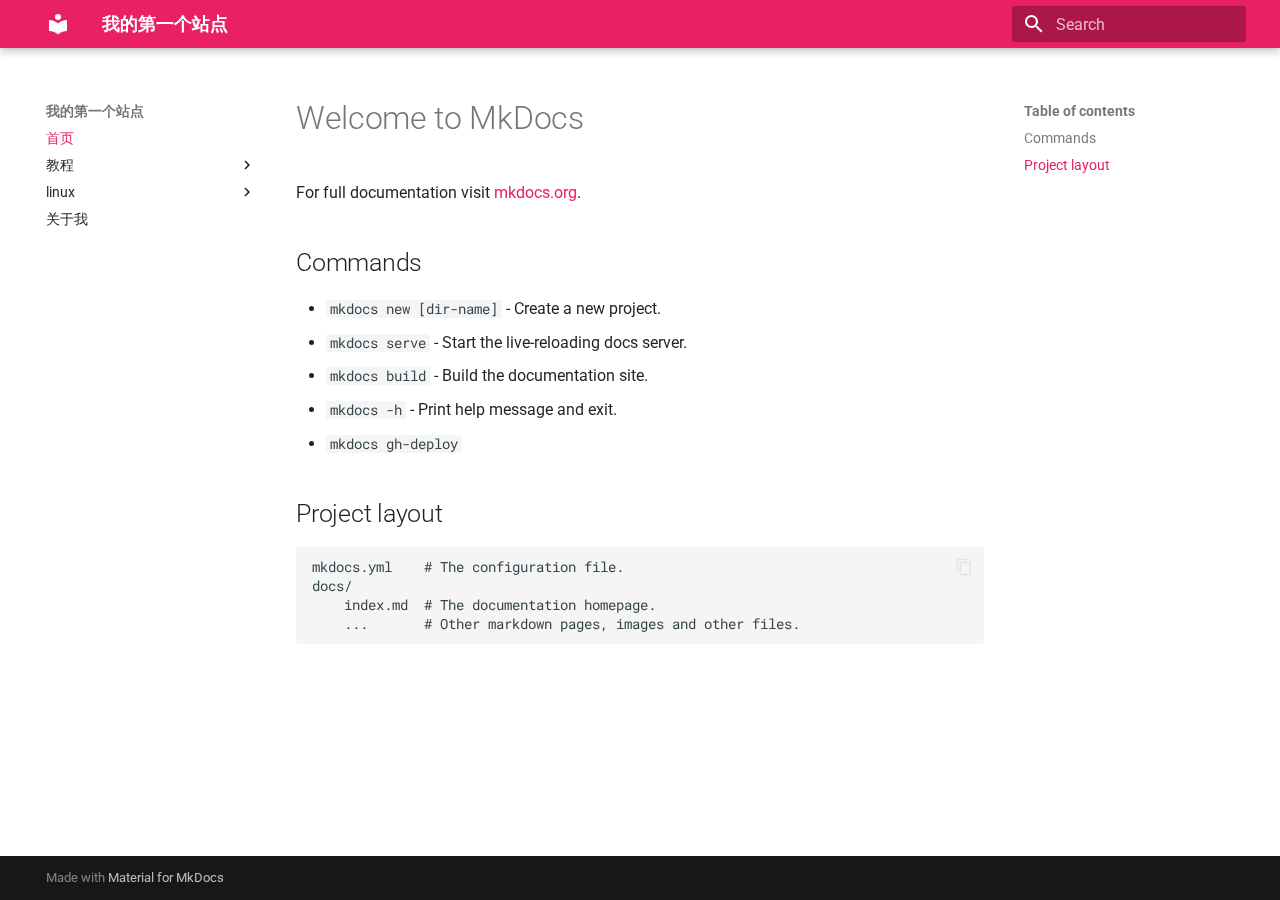
==== commit ce7ad21e: "Deployed 1efe4b0 with MkDocs version: 1.6.1" ====
--- a/index.html
+++ b/index.html
@@ -24,6 +24,9 @@
     
       <link rel="stylesheet" href="assets/stylesheets/main.6f8fc17f.min.css">
       
+        
+        <link rel="stylesheet" href="assets/stylesheets/palette.06af60db.min.css">
+      
       
 
 
@@ -41,6 +44,8 @@
       
     
     
+      <link rel="stylesheet" href="stylesheets/extra.css">
+    
     <script>__md_scope=new URL(".",location),__md_hash=e=>[...e].reduce(((e,_)=>(e<<5)-e+_.charCodeAt(0)),0),__md_get=(e,_=localStorage,t=__md_scope)=>JSON.parse(_.getItem(t.pathname+"."+e)),__md_set=(e,_,t=localStorage,a=__md_scope)=>{try{t.setItem(a.pathname+"."+e,JSON.stringify(_))}catch(e){}}</script>
     
       
@@ -51,7 +56,14 @@
   </head>
   
   
-    <body dir="ltr">
+    
+    
+      
+    
+    
+    
+    
+    <body dir="ltr" data-md-color-scheme="default" data-md-color-primary="pink" data-md-color-accent="pink">
   
     
     <input class="md-toggle" data-md-toggle="drawer" type="checkbox" id="__drawer" autocomplete="off">
@@ -102,6 +114,18 @@
         </div>
       </div>
     </div>
+    
+      
+        <form class="md-header__option" data-md-component="palette">
+  
+    
+    
+    
+    <input class="md-option" data-md-color-media="" data-md-color-scheme="default" data-md-color-primary="pink" data-md-color-accent="pink"  aria-hidden="true"  type="radio" name="__palette" id="__palette_0">
+    
+  
+</form>
+      
     
     
       <script>var palette=__md_get("__palette");if(palette&&palette.color){if("(prefers-color-scheme)"===palette.color.media){var media=matchMedia("(prefers-color-scheme: light)"),input=document.querySelector(media.matches?"[data-md-color-media='(prefers-color-scheme: light)']":"[data-md-color-media='(prefers-color-scheme: dark)']");palette.color.media=input.getAttribute("data-md-color-media"),palette.color.scheme=input.getAttribute("data-md-color-scheme"),palette.color.primary=input.getAttribute("data-md-color-primary"),palette.color.accent=input.getAttribute("data-md-color-accent")}for(var[key,value]of Object.entries(palette.color))document.body.setAttribute("data-md-color-"+key,value)}</script>
@@ -371,6 +395,69 @@
   
   
   
+    
+    
+    
+    
+    <li class="md-nav__item md-nav__item--nested">
+      
+        
+        
+        <input class="md-nav__toggle md-toggle " type="checkbox" id="__nav_3" >
+        
+          
+          <label class="md-nav__link" for="__nav_3" id="__nav_3_label" tabindex="0">
+            
+  
+  <span class="md-ellipsis">
+    linux
+  </span>
+  
+
+            <span class="md-nav__icon md-icon"></span>
+          </label>
+        
+        <nav class="md-nav" data-md-level="1" aria-labelledby="__nav_3_label" aria-expanded="false">
+          <label class="md-nav__title" for="__nav_3">
+            <span class="md-nav__icon md-icon"></span>
+            linux
+          </label>
+          <ul class="md-nav__list" data-md-scrollfix>
+            
+              
+                
+  
+  
+  
+  
+    <li class="md-nav__item">
+      <a href="linux/archlinux%E5%AE%89%E8%A3%85/" class="md-nav__link">
+        
+  
+  <span class="md-ellipsis">
+    archlinux安装
+  </span>
+  
+
+      </a>
+    </li>
+  
+
+              
+            
+          </ul>
+        </nav>
+      
+    </li>
+  
+
+    
+      
+      
+  
+  
+  
+  
     <li class="md-nav__item">
       <a href="about/" class="md-nav__link">
         
@@ -452,13 +539,14 @@
 <li><code>mkdocs serve</code> - Start the live-reloading docs server.</li>
 <li><code>mkdocs build</code> - Build the documentation site.</li>
 <li><code>mkdocs -h</code> - Print help message and exit.</li>
+<li><code>mkdocs gh-deploy</code></li>
 </ul>
 <h2 id="project-layout">Project layout</h2>
-<pre><code>mkdocs.yml    # The configuration file.
+<div class="highlight"><pre><span></span><code>mkdocs.yml    # The configuration file.
 docs/
     index.md  # The documentation homepage.
     ...       # Other markdown pages, images and other files.
-</code></pre>
+</code></pre></div>
 
 
 
@@ -505,7 +593,7 @@
     </div>
     
     
-    <script id="__config" type="application/json">{"base": ".", "features": [], "search": "assets/javascripts/workers/search.6ce7567c.min.js", "translations": {"clipboard.copied": "Copied to clipboard", "clipboard.copy": "Copy to clipboard", "search.result.more.one": "1 more on this page", "search.result.more.other": "# more on this page", "search.result.none": "No matching documents", "search.result.one": "1 matching document", "search.result.other": "# matching documents", "search.result.placeholder": "Type to start searching", "search.result.term.missing": "Missing", "select.version": "Select version"}}</script>
+    <script id="__config" type="application/json">{"base": ".", "features": ["content.code.copy"], "search": "assets/javascripts/workers/search.6ce7567c.min.js", "translations": {"clipboard.copied": "Copied to clipboard", "clipboard.copy": "Copy to clipboard", "search.result.more.one": "1 more on this page", "search.result.more.other": "# more on this page", "search.result.none": "No matching documents", "search.result.one": "1 matching document", "search.result.other": "# matching documents", "search.result.placeholder": "Type to start searching", "search.result.term.missing": "Missing", "select.version": "Select version"}}</script>
     
     
       <script src="assets/javascripts/bundle.83f73b43.min.js"></script>
--- a/assets/stylesheets/palette.06af60db.min.css
+++ b/assets/stylesheets/palette.06af60db.min.css
@@ -0,0 +1 @@
+@media screen{[data-md-color-scheme=slate]{--md-default-fg-color:hsla(var(--md-hue),15%,90%,0.82);--md-default-fg-color--light:hsla(var(--md-hue),15%,90%,0.56);--md-default-fg-color--lighter:hsla(var(--md-hue),15%,90%,0.32);--md-default-fg-color--lightest:hsla(var(--md-hue),15%,90%,0.12);--md-default-bg-color:hsla(var(--md-hue),15%,14%,1);--md-default-bg-color--light:hsla(var(--md-hue),15%,14%,0.54);--md-default-bg-color--lighter:hsla(var(--md-hue),15%,14%,0.26);--md-default-bg-color--lightest:hsla(var(--md-hue),15%,14%,0.07);--md-code-fg-color:hsla(var(--md-hue),18%,86%,0.82);--md-code-bg-color:hsla(var(--md-hue),15%,18%,1);--md-code-hl-color:#2977ff;--md-code-hl-color--light:#2977ff1a;--md-code-hl-number-color:#e6695b;--md-code-hl-special-color:#f06090;--md-code-hl-function-color:#c973d9;--md-code-hl-constant-color:#9383e2;--md-code-hl-keyword-color:#6791e0;--md-code-hl-string-color:#2fb170;--md-code-hl-name-color:var(--md-code-fg-color);--md-code-hl-operator-color:var(--md-default-fg-color--light);--md-code-hl-punctuation-color:var(--md-default-fg-color--light);--md-code-hl-comment-color:var(--md-default-fg-color--light);--md-code-hl-generic-color:var(--md-default-fg-color--light);--md-code-hl-variable-color:var(--md-default-fg-color--light);--md-typeset-color:var(--md-default-fg-color);--md-typeset-a-color:var(--md-primary-fg-color);--md-typeset-kbd-color:hsla(var(--md-hue),15%,90%,0.12);--md-typeset-kbd-accent-color:hsla(var(--md-hue),15%,90%,0.2);--md-typeset-kbd-border-color:hsla(var(--md-hue),15%,14%,1);--md-typeset-mark-color:#4287ff4d;--md-typeset-table-color:hsla(var(--md-hue),15%,95%,0.12);--md-typeset-table-color--light:hsla(var(--md-hue),15%,95%,0.035);--md-admonition-fg-color:var(--md-default-fg-color);--md-admonition-bg-color:var(--md-default-bg-color);--md-footer-bg-color:hsla(var(--md-hue),15%,10%,0.87);--md-footer-bg-color--dark:hsla(var(--md-hue),15%,8%,1);--md-shadow-z1:0 0.2rem 0.5rem #0000000d,0 0 0.05rem #0000001a;--md-shadow-z2:0 0.2rem 0.5rem #00000040,0 0 0.05rem #00000040;--md-shadow-z3:0 0.2rem 0.5rem #0006,0 0 0.05rem #00000059;color-scheme:dark}[data-md-color-scheme=slate] img[src$="#gh-light-mode-only"],[data-md-color-scheme=slate] img[src$="#only-light"]{display:none}[data-md-color-scheme=slate][data-md-color-primary=pink]{--md-typeset-a-color:#ed5487}[data-md-color-scheme=slate][data-md-color-primary=purple]{--md-typeset-a-color:#c46fd3}[data-md-color-scheme=slate][data-md-color-primary=deep-purple]{--md-typeset-a-color:#a47bea}[data-md-color-scheme=slate][data-md-color-primary=indigo]{--md-typeset-a-color:#5488e8}[data-md-color-scheme=slate][data-md-color-primary=teal]{--md-typeset-a-color:#00ccb8}[data-md-color-scheme=slate][data-md-color-primary=green]{--md-typeset-a-color:#71c174}[data-md-color-scheme=slate][data-md-color-primary=deep-orange]{--md-typeset-a-color:#ff764d}[data-md-color-scheme=slate][data-md-color-primary=brown]{--md-typeset-a-color:#c1775c}[data-md-color-scheme=slate][data-md-color-primary=black],[data-md-color-scheme=slate][data-md-color-primary=blue-grey],[data-md-color-scheme=slate][data-md-color-primary=grey],[data-md-color-scheme=slate][data-md-color-primary=white]{--md-typeset-a-color:#5e8bde}[data-md-color-switching] *,[data-md-color-switching] :after,[data-md-color-switching] :before{transition-duration:0ms!important}}[data-md-color-accent=red]{--md-accent-fg-color:#ff1947;--md-accent-fg-color--transparent:#ff19471a;--md-accent-bg-color:#fff;--md-accent-bg-color--light:#ffffffb3}[data-md-color-accent=pink]{--md-accent-fg-color:#f50056;--md-accent-fg-color--transparent:#f500561a;--md-accent-bg-color:#fff;--md-accent-bg-color--light:#ffffffb3}[data-md-color-accent=purple]{--md-accent-fg-color:#df41fb;--md-accent-fg-color--transparent:#df41fb1a;--md-accent-bg-color:#fff;--md-accent-bg-color--light:#ffffffb3}[data-md-color-accent=deep-purple]{--md-accent-fg-color:#7c4dff;--md-accent-fg-color--transparent:#7c4dff1a;--md-accent-bg-color:#fff;--md-accent-bg-color--light:#ffffffb3}[data-md-color-accent=indigo]{--md-accent-fg-color:#526cfe;--md-accent-fg-color--transparent:#526cfe1a;--md-accent-bg-color:#fff;--md-accent-bg-color--light:#ffffffb3}[data-md-color-accent=blue]{--md-accent-fg-color:#4287ff;--md-accent-fg-color--transparent:#4287ff1a;--md-accent-bg-color:#fff;--md-accent-bg-color--light:#ffffffb3}[data-md-color-accent=light-blue]{--md-accent-fg-color:#0091eb;--md-accent-fg-color--transparent:#0091eb1a;--md-accent-bg-color:#fff;--md-accent-bg-color--light:#ffffffb3}[data-md-color-accent=cyan]{--md-accent-fg-color:#00bad6;--md-accent-fg-color--transparent:#00bad61a;--md-accent-bg-color:#fff;--md-accent-bg-color--light:#ffffffb3}[data-md-color-accent=teal]{--md-accent-fg-color:#00bda4;--md-accent-fg-color--transparent:#00bda41a;--md-accent-bg-color:#fff;--md-accent-bg-color--light:#ffffffb3}[data-md-color-accent=green]{--md-accent-fg-color:#00c753;--md-accent-fg-color--transparent:#00c7531a;--md-accent-bg-color:#fff;--md-accent-bg-color--light:#ffffffb3}[data-md-color-accent=light-green]{--md-accent-fg-color:#63de17;--md-accent-fg-color--transparent:#63de171a;--md-accent-bg-color:#fff;--md-accent-bg-color--light:#ffffffb3}[data-md-color-accent=lime]{--md-accent-fg-color:#b0eb00;--md-accent-fg-color--transparent:#b0eb001a;--md-accent-bg-color:#000000de;--md-accent-bg-color--light:#0000008a}[data-md-color-accent=yellow]{--md-accent-fg-color:#ffd500;--md-accent-fg-color--transparent:#ffd5001a;--md-accent-bg-color:#000000de;--md-accent-bg-color--light:#0000008a}[data-md-color-accent=amber]{--md-accent-fg-color:#fa0;--md-accent-fg-color--transparent:#ffaa001a;--md-accent-bg-color:#000000de;--md-accent-bg-color--light:#0000008a}[data-md-color-accent=orange]{--md-accent-fg-color:#ff9100;--md-accent-fg-color--transparent:#ff91001a;--md-accent-bg-color:#000000de;--md-accent-bg-color--light:#0000008a}[data-md-color-accent=deep-orange]{--md-accent-fg-color:#ff6e42;--md-accent-fg-color--transparent:#ff6e421a;--md-accent-bg-color:#fff;--md-accent-bg-color--light:#ffffffb3}[data-md-color-primary=red]{--md-primary-fg-color:#ef5552;--md-primary-fg-color--light:#e57171;--md-primary-fg-color--dark:#e53734;--md-primary-bg-color:#fff;--md-primary-bg-color--light:#ffffffb3}[data-md-color-primary=pink]{--md-primary-fg-color:#e92063;--md-primary-fg-color--light:#ec417a;--md-primary-fg-color--dark:#c3185d;--md-primary-bg-color:#fff;--md-primary-bg-color--light:#ffffffb3}[data-md-color-primary=purple]{--md-primary-fg-color:#ab47bd;--md-primary-fg-color--light:#bb69c9;--md-primary-fg-color--dark:#8c24a8;--md-primary-bg-color:#fff;--md-primary-bg-color--light:#ffffffb3}[data-md-color-primary=deep-purple]{--md-primary-fg-color:#7e56c2;--md-primary-fg-color--light:#9574cd;--md-primary-fg-color--dark:#673ab6;--md-primary-bg-color:#fff;--md-primary-bg-color--light:#ffffffb3}[data-md-color-primary=indigo]{--md-primary-fg-color:#4051b5;--md-primary-fg-color--light:#5d6cc0;--md-primary-fg-color--dark:#303fa1;--md-primary-bg-color:#fff;--md-primary-bg-color--light:#ffffffb3}[data-md-color-primary=blue]{--md-primary-fg-color:#2094f3;--md-primary-fg-color--light:#42a5f5;--md-primary-fg-color--dark:#1975d2;--md-primary-bg-color:#fff;--md-primary-bg-color--light:#ffffffb3}[data-md-color-primary=light-blue]{--md-primary-fg-color:#02a6f2;--md-primary-fg-color--light:#28b5f6;--md-primary-fg-color--dark:#0287cf;--md-primary-bg-color:#fff;--md-primary-bg-color--light:#ffffffb3}[data-md-color-primary=cyan]{--md-primary-fg-color:#00bdd6;--md-primary-fg-color--light:#25c5da;--md-primary-fg-color--dark:#0097a8;--md-primary-bg-color:#fff;--md-primary-bg-color--light:#ffffffb3}[data-md-color-primary=teal]{--md-primary-fg-color:#009485;--md-primary-fg-color--light:#26a699;--md-primary-fg-color--dark:#007a6c;--md-primary-bg-color:#fff;--md-primary-bg-color--light:#ffffffb3}[data-md-color-primary=green]{--md-primary-fg-color:#4cae4f;--md-primary-fg-color--light:#68bb6c;--md-primary-fg-color--dark:#398e3d;--md-primary-bg-color:#fff;--md-primary-bg-color--light:#ffffffb3}[data-md-color-primary=light-green]{--md-primary-fg-color:#8bc34b;--md-primary-fg-color--light:#9ccc66;--md-primary-fg-color--dark:#689f38;--md-primary-bg-color:#fff;--md-primary-bg-color--light:#ffffffb3}[data-md-color-primary=lime]{--md-primary-fg-color:#cbdc38;--md-primary-fg-color--light:#d3e156;--md-primary-fg-color--dark:#b0b52c;--md-primary-bg-color:#000000de;--md-primary-bg-color--light:#0000008a}[data-md-color-primary=yellow]{--md-primary-fg-color:#ffec3d;--md-primary-fg-color--light:#ffee57;--md-primary-fg-color--dark:#fbc02d;--md-primary-bg-color:#000000de;--md-primary-bg-color--light:#0000008a}[data-md-color-primary=amber]{--md-primary-fg-color:#ffc105;--md-primary-fg-color--light:#ffc929;--md-primary-fg-color--dark:#ffa200;--md-primary-bg-color:#000000de;--md-primary-bg-color--light:#0000008a}[data-md-color-primary=orange]{--md-primary-fg-color:#ffa724;--md-primary-fg-color--light:#ffa724;--md-primary-fg-color--dark:#fa8900;--md-primary-bg-color:#000000de;--md-primary-bg-color--light:#0000008a}[data-md-color-primary=deep-orange]{--md-primary-fg-color:#ff6e42;--md-primary-fg-color--light:#ff8a66;--md-primary-fg-color--dark:#f4511f;--md-primary-bg-color:#fff;--md-primary-bg-color--light:#ffffffb3}[data-md-color-primary=brown]{--md-primary-fg-color:#795649;--md-primary-fg-color--light:#8d6e62;--md-primary-fg-color--dark:#5d4037;--md-primary-bg-color:#fff;--md-primary-bg-color--light:#ffffffb3}[data-md-color-primary=grey]{--md-primary-fg-color:#757575;--md-primary-fg-color--light:#9e9e9e;--md-primary-fg-color--dark:#616161;--md-primary-bg-color:#fff;--md-primary-bg-color--light:#ffffffb3;--md-typeset-a-color:#4051b5}[data-md-color-primary=blue-grey]{--md-primary-fg-color:#546d78;--md-primary-fg-color--light:#607c8a;--md-primary-fg-color--dark:#455a63;--md-primary-bg-color:#fff;--md-primary-bg-color--light:#ffffffb3;--md-typeset-a-color:#4051b5}[data-md-color-primary=light-green]:not([data-md-color-scheme=slate]){--md-typeset-a-color:#72ad2e}[data-md-color-primary=lime]:not([data-md-color-scheme=slate]){--md-typeset-a-color:#8b990a}[data-md-color-primary=yellow]:not([data-md-color-scheme=slate]){--md-typeset-a-color:#b8a500}[data-md-color-primary=amber]:not([data-md-color-scheme=slate]){--md-typeset-a-color:#d19d00}[data-md-color-primary=orange]:not([data-md-color-scheme=slate]){--md-typeset-a-color:#e68a00}[data-md-color-primary=white]{--md-primary-fg-color:hsla(var(--md-hue),0%,100%,1);--md-primary-fg-color--light:hsla(var(--md-hue),0%,100%,0.7);--md-primary-fg-color--dark:hsla(var(--md-hue),0%,0%,0.07);--md-primary-bg-color:hsla(var(--md-hue),0%,0%,0.87);--md-primary-bg-color--light:hsla(var(--md-hue),0%,0%,0.54);--md-typeset-a-color:#4051b5}[data-md-color-primary=white] .md-button{color:var(--md-typeset-a-color)}[data-md-color-primary=white] .md-button--primary{background-color:var(--md-typeset-a-color);border-color:var(--md-typeset-a-color);color:hsla(var(--md-hue),0%,100%,1)}@media screen and (min-width:60em){[data-md-color-primary=white] .md-search__form{background-color:hsla(var(--md-hue),0%,0%,.07)}[data-md-color-primary=white] .md-search__form:hover{background-color:hsla(var(--md-hue),0%,0%,.32)}[data-md-color-primary=white] .md-search__input+.md-search__icon{color:hsla(var(--md-hue),0%,0%,.87)}}@media screen and (min-width:76.25em){[data-md-color-primary=white] .md-tabs{border-bottom:.05rem solid #00000012}}[data-md-color-primary=black]{--md-primary-fg-color:hsla(var(--md-hue),15%,9%,1);--md-primary-fg-color--light:hsla(var(--md-hue),15%,9%,0.54);--md-primary-fg-color--dark:hsla(var(--md-hue),15%,9%,1);--md-primary-bg-color:hsla(var(--md-hue),15%,100%,1);--md-primary-bg-color--light:hsla(var(--md-hue),15%,100%,0.7);--md-typeset-a-color:#4051b5}[data-md-color-primary=black] .md-button{color:var(--md-typeset-a-color)}[data-md-color-primary=black] .md-button--primary{background-color:var(--md-typeset-a-color);border-color:var(--md-typeset-a-color);color:hsla(var(--md-hue),0%,100%,1)}[data-md-color-primary=black] .md-header{background-color:hsla(var(--md-hue),15%,9%,1)}@media screen and (max-width:59.984375em){[data-md-color-primary=black] .md-nav__source{background-color:hsla(var(--md-hue),15%,11%,.87)}}@media screen and (max-width:76.234375em){html [data-md-color-primary=black] .md-nav--primary .md-nav__title[for=__drawer]{background-color:hsla(var(--md-hue),15%,9%,1)}}@media screen and (min-width:76.25em){[data-md-color-primary=black] .md-tabs{background-color:hsla(var(--md-hue),15%,9%,1)}}--- a/stylesheets/extra.css
+++ b/stylesheets/extra.css
@@ -0,0 +1,20 @@
+body {
+    background-image: url('https://www.dmoe.cc/random.php');
+    background-size: cover;
+    background-position: center;
+    background-attachment: fixed; /* 使背景图片不随页面滚动 */
+}
+
+.md-content{
+    background-color: rgba(255, 255, 255, 0.8);
+}
+
+.md-sidebar__inner{
+    background-color: rgba(255, 255, 255, 0.8);
+    background-repeat: 10px;
+}
+
+/* 
+.md-header {
+    background-color: #fb7299;
+} */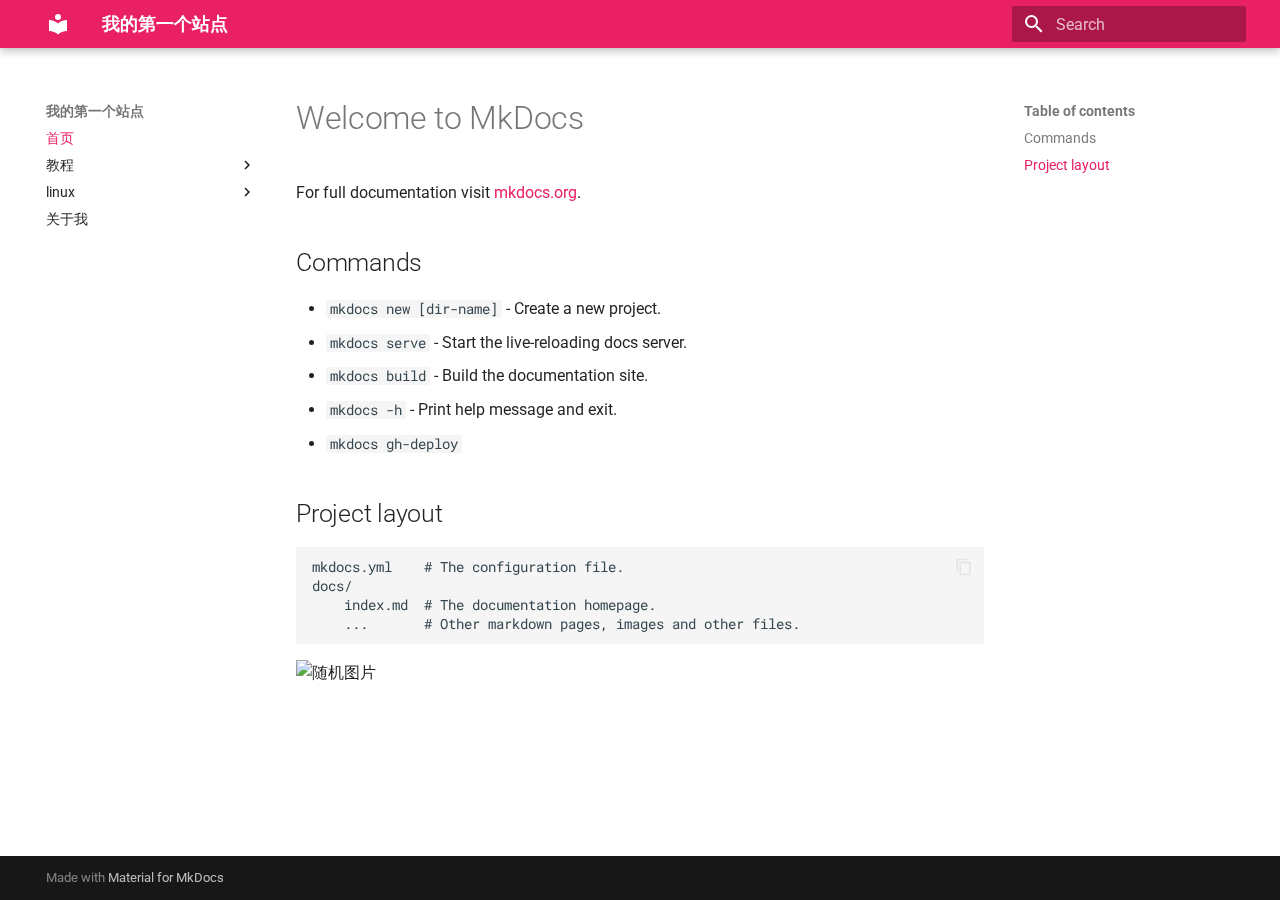
==== commit 3c2a39f9: "Deployed 1efe4b0 with MkDocs version: 1.6.1" ====
--- a/index.html
+++ b/index.html
@@ -547,6 +547,7 @@
     index.md  # The documentation homepage.
     ...       # Other markdown pages, images and other files.
 </code></pre></div>
+<p><img alt="随机图片" src="https://www.loliapi.com/acg/pp/" /></p>
 
 
 
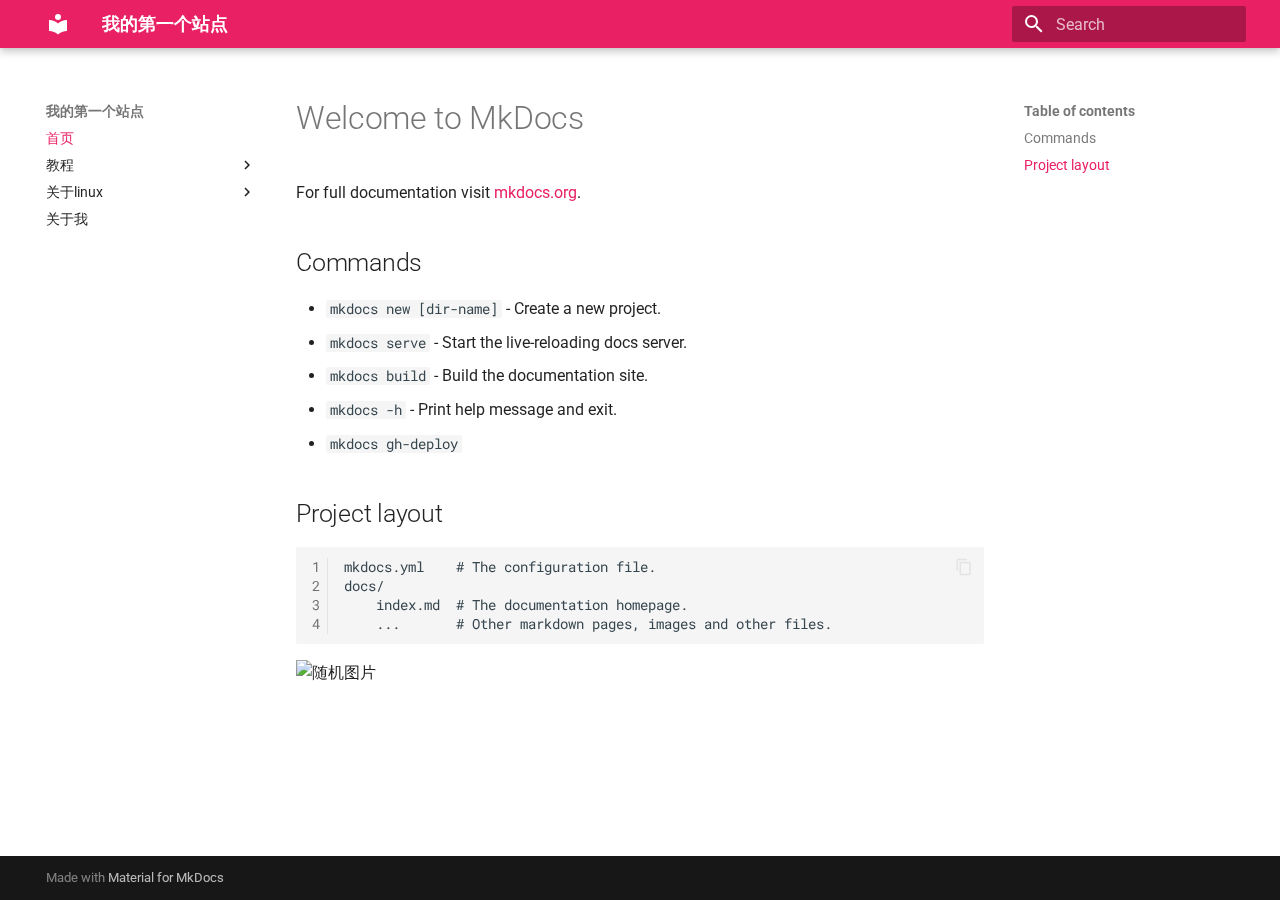
==== commit f29739fb: "Deployed 1efe4b0 with MkDocs version: 1.6.1" ====
--- a/index.html
+++ b/index.html
@@ -410,7 +410,7 @@
             
   
   <span class="md-ellipsis">
-    linux
+    关于linux
   </span>
   
 
@@ -420,7 +420,7 @@
         <nav class="md-nav" data-md-level="1" aria-labelledby="__nav_3_label" aria-expanded="false">
           <label class="md-nav__title" for="__nav_3">
             <span class="md-nav__icon md-icon"></span>
-            linux
+            关于linux
           </label>
           <ul class="md-nav__list" data-md-scrollfix>
             
@@ -542,11 +542,14 @@
 <li><code>mkdocs gh-deploy</code></li>
 </ul>
 <h2 id="project-layout">Project layout</h2>
-<div class="highlight"><pre><span></span><code>mkdocs.yml    # The configuration file.
+<div class="highlight"><table class="highlighttable"><tr><td class="linenos"><div class="linenodiv"><pre><span></span><span class="normal">1</span>
+<span class="normal">2</span>
+<span class="normal">3</span>
+<span class="normal">4</span></pre></div></td><td class="code"><div><pre><span></span><code>mkdocs.yml    # The configuration file.
 docs/
     index.md  # The documentation homepage.
     ...       # Other markdown pages, images and other files.
-</code></pre></div>
+</code></pre></div></td></tr></table></div>
 <p><img alt="随机图片" src="https://www.loliapi.com/acg/pp/" /></p>
 
 
--- a/stylesheets/extra.css
+++ b/stylesheets/extra.css
@@ -2,19 +2,16 @@
     background-image: url('https://www.dmoe.cc/random.php');
     background-size: cover;
     background-position: center;
-    background-attachment: fixed; /* 使背景图片不随页面滚动 */
+    background-attachment: fixed; 
+    /* 使背景图片不随页面滚动 */
 }
 
 .md-content{
     background-color: rgba(255, 255, 255, 0.8);
+    border-radius: 10px;
 }
 
 .md-sidebar__inner{
     background-color: rgba(255, 255, 255, 0.8);
-    background-repeat: 10px;
-}
-
-/* 
-.md-header {
-    background-color: #fb7299;
-} */+    border-radius: 10px;
+}